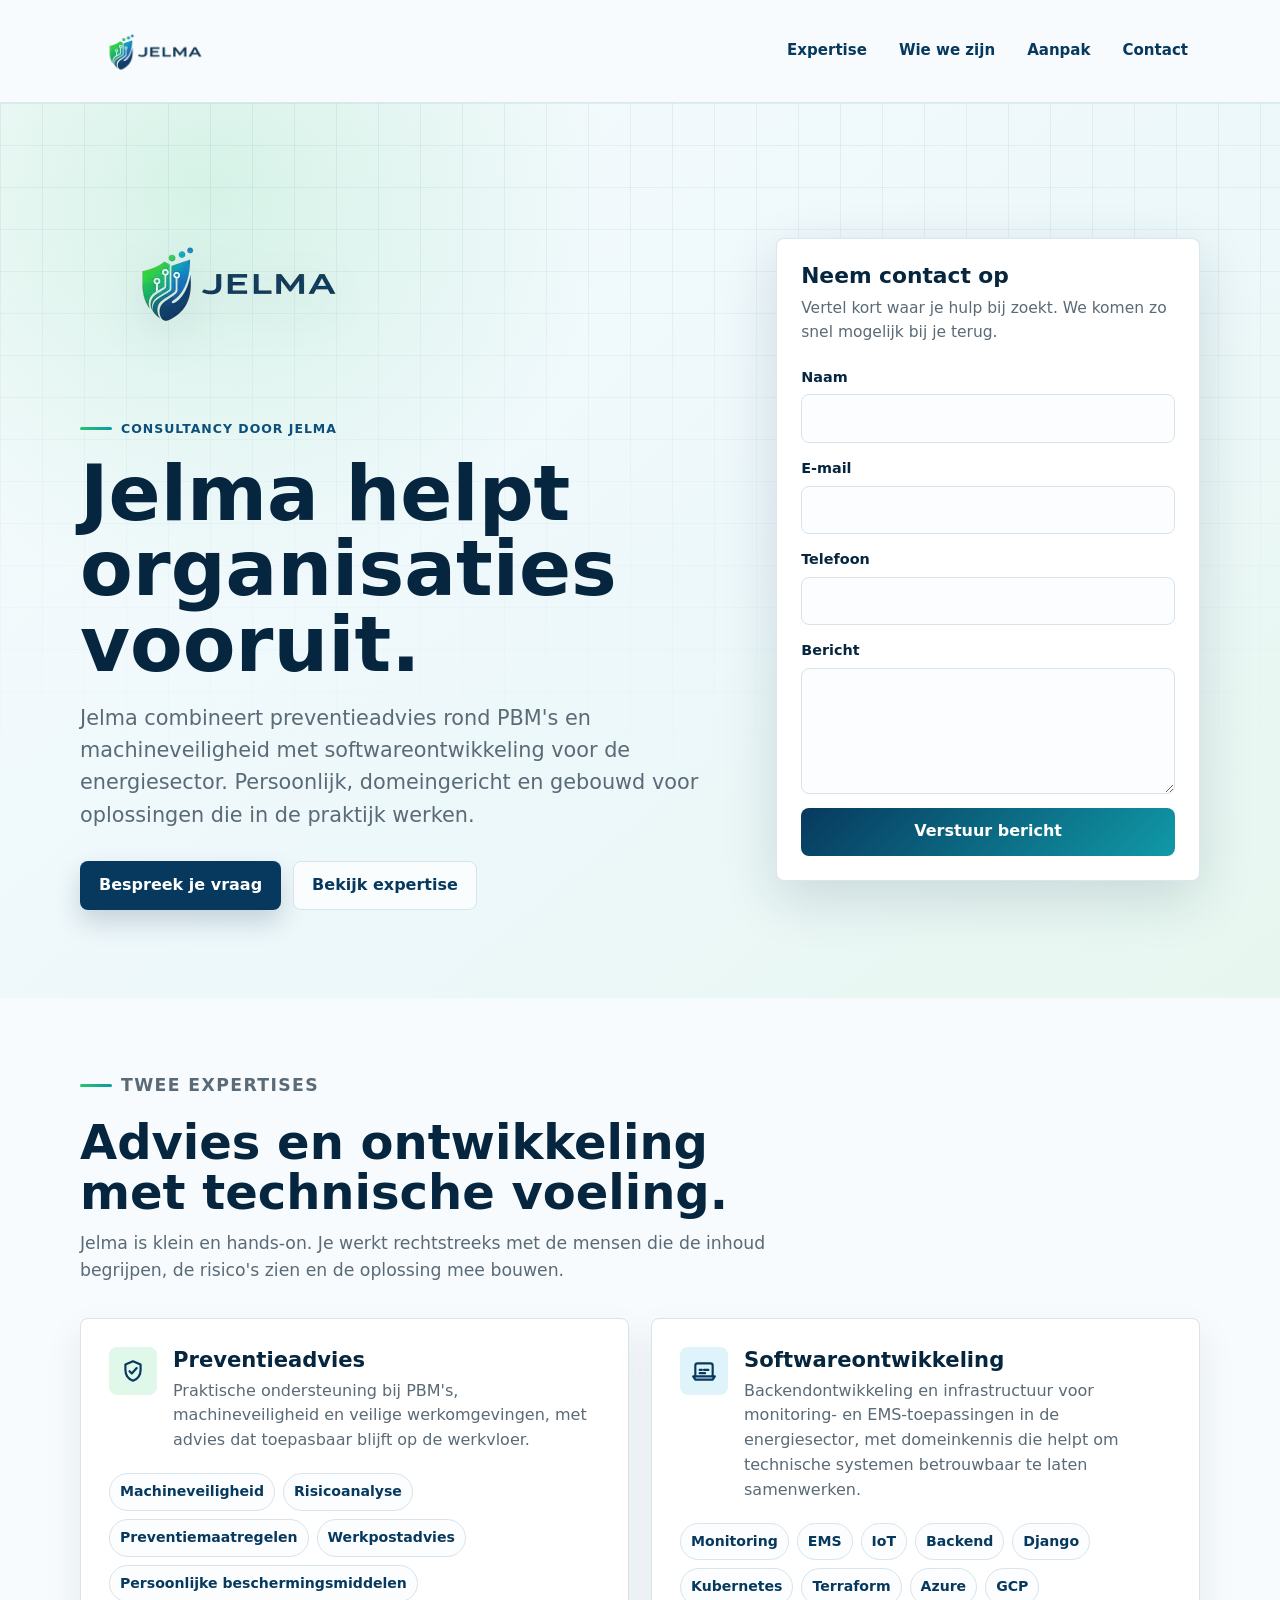
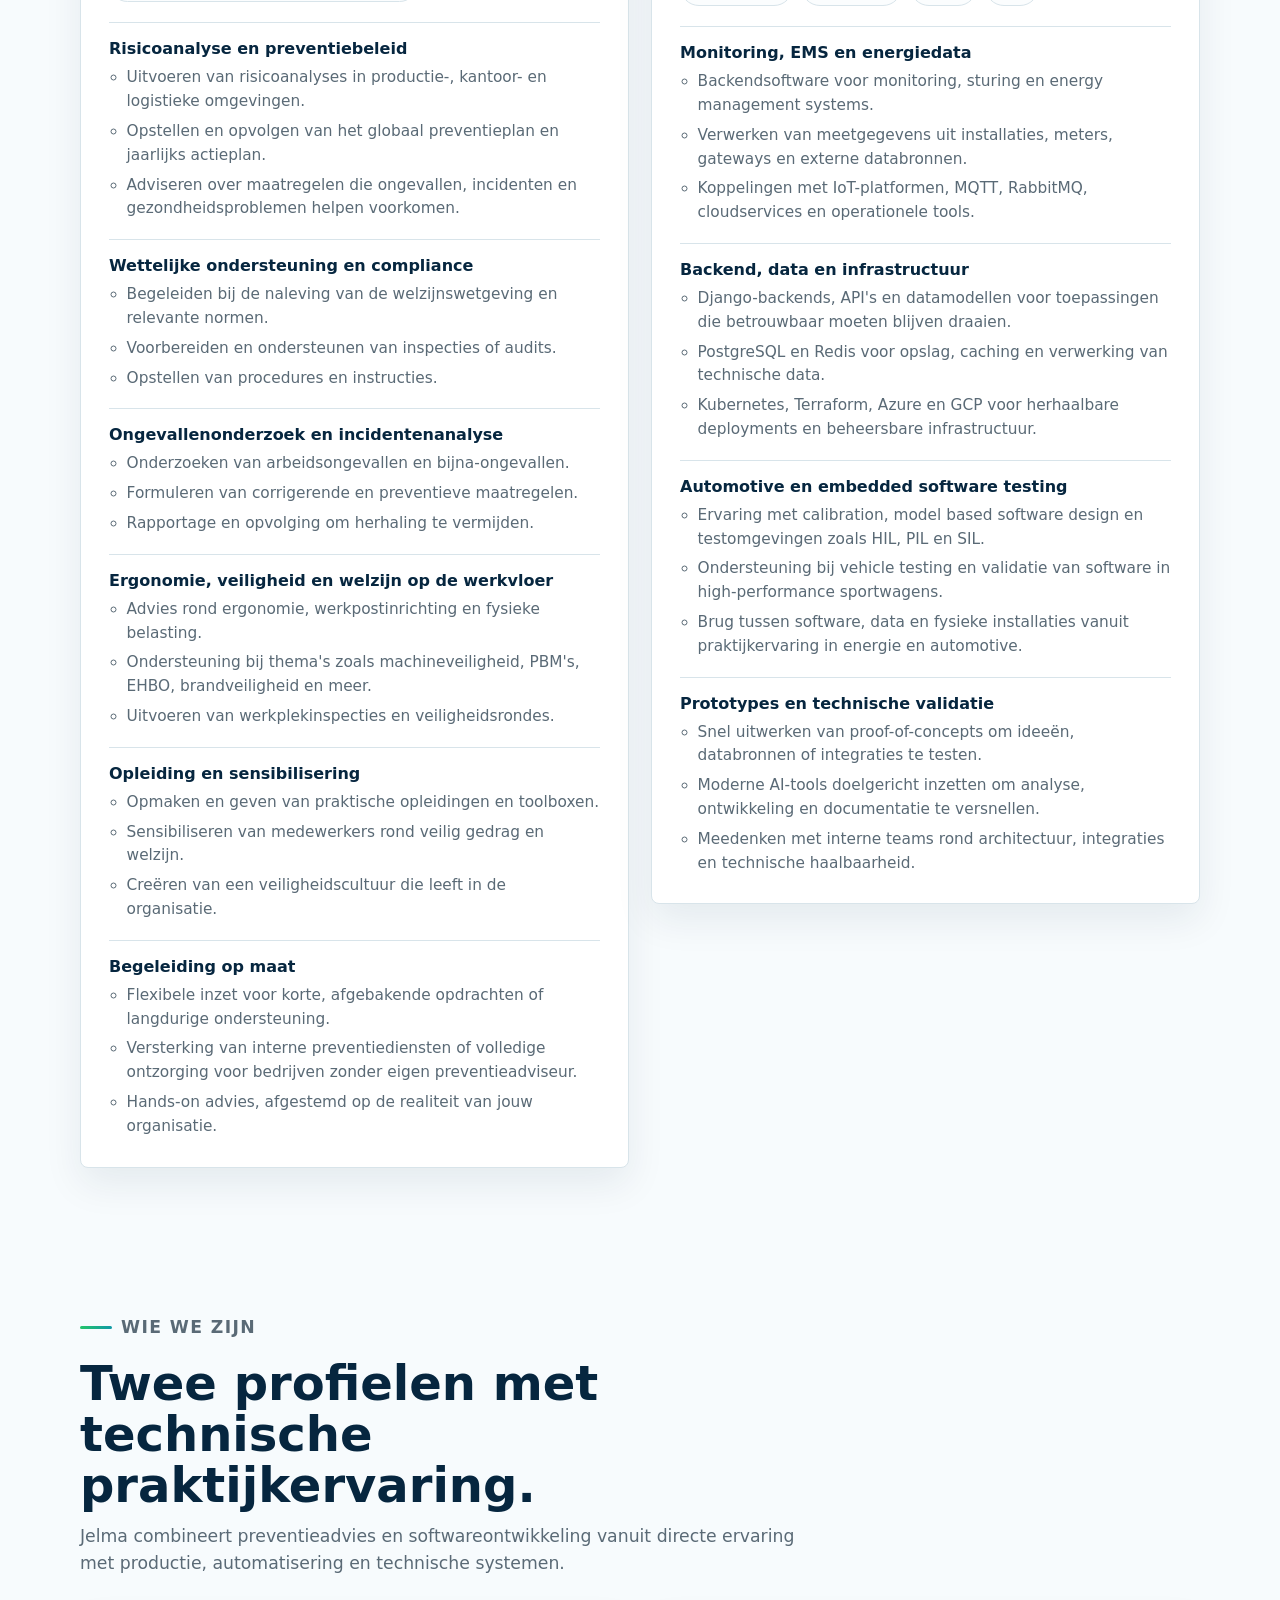
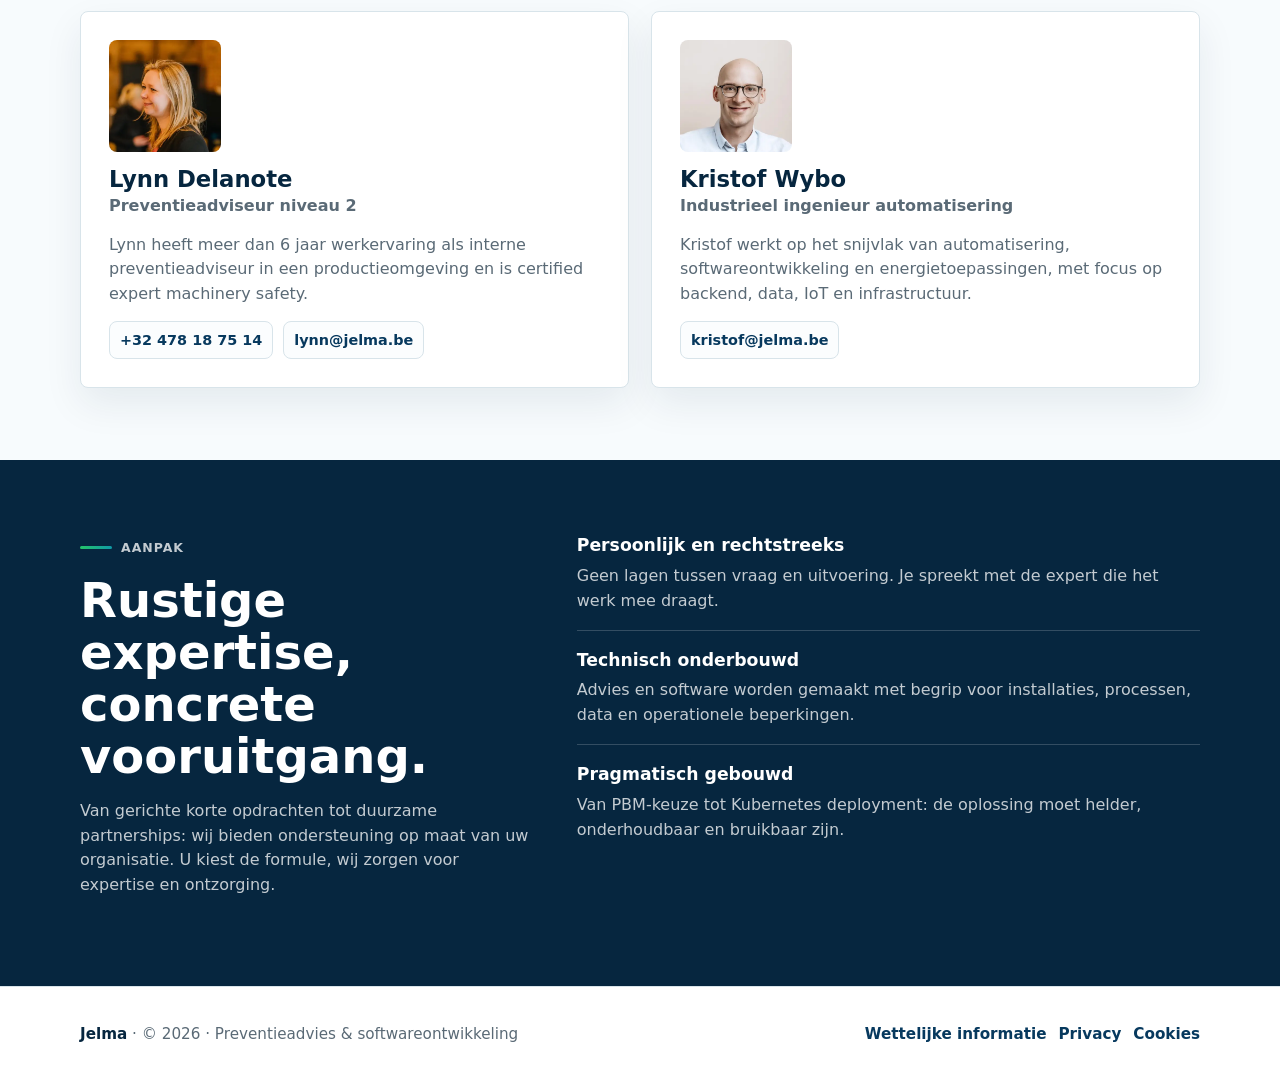
==== index.html @ e099d322 "Refactor navigation styles in index.html for improved responsiveness and layout" ====
<!DOCTYPE html>
<html lang="nl">
<head>
  <meta charset="utf-8">
  <meta name="viewport" content="width=device-width, initial-scale=1">
  <meta name="description" content="Jelma combineert preventieadvies rond PBM's en machineveiligheid met softwareontwikkeling voor de energiesector.">
  <title>Jelma | Preventieadvies & software voor energie</title>
  <style>
    :root {
      color-scheme: light dark;
      --blue-950: #06263f;
      --blue-900: #07395e;
      --blue-800: #0b4f7a;
      --blue-700: #116b9a;
      --teal-600: #1099a7;
      --green-500: #24c46a;
      --green-100: #dff8e9;
      --sky-100: #dff3fb;
      --ink: #102333;
      --muted: #5a6a76;
      --line: #d8e4ea;
      --paper: #f7fbfd;
      --white: #ffffff;
      --danger: #b42318;
      --success: #0f7b45;
      --shadow: 0 18px 55px rgba(6, 38, 63, 0.14);
    }

    @media (prefers-color-scheme: dark) {
      :root {
        --blue-950: #eef8ff;
        --blue-900: #bde9ff;
        --blue-800: #8fd7f4;
        --blue-700: #55bfdc;
        --teal-600: #3fd0dc;
        --green-500: #58df91;
        --green-100: #123f31;
        --sky-100: #12384d;
        --ink: #eef8ff;
        --muted: #abc0cc;
        --line: #254455;
        --paper: #071923;
        --white: #0d2532;
        --danger: #ff9c94;
        --success: #7ee2a8;
        --shadow: 0 18px 55px rgba(0, 0, 0, 0.34);
      }
    }

    * {
      box-sizing: border-box;
    }

    html {
      scroll-behavior: smooth;
    }

    body {
      margin: 0;
      color: var(--ink);
      background: var(--paper);
      font-family: Inter, ui-sans-serif, system-ui, -apple-system, BlinkMacSystemFont, "Segoe UI", sans-serif;
      line-height: 1.55;
    }

    a {
      color: inherit;
    }

    img {
      display: block;
      max-width: 100%;
    }

    button,
    input,
    select,
    textarea {
      font: inherit;
    }

    .site-header {
      position: sticky;
      top: 0;
      z-index: 20;
      border-bottom: 1px solid rgba(216, 228, 234, 0.8);
      background: rgba(247, 251, 253, 0.92);
      backdrop-filter: blur(16px);
    }

    .nav {
      width: min(1120px, calc(100% - 32px));
      min-height: 76px;
      margin: 0 auto;
      display: flex;
      align-items: center;
      justify-content: space-between;
      gap: 24px;
    }

    .brand {
      display: inline-flex;
      align-items: center;
      gap: 12px;
      text-decoration: none;
    }

    .brand img {
      width: 152px;
      height: 102px;
      object-fit: contain;
    }

    .nav-links {
      display: flex;
      align-items: center;
      gap: 8px;
    }

    .nav-links a {
      padding: 10px 12px;
      border-radius: 8px;
      color: var(--blue-900);
      font-size: 0.94rem;
      font-weight: 700;
      text-decoration: none;
    }

    .nav-links a:hover,
    .nav-links a:focus-visible {
      background: var(--sky-100);
      outline: none;
    }

    .page-section {
      width: min(1120px, calc(100% - 32px));
      margin: 0 auto;
    }

    .hero {
      position: relative;
      overflow: hidden;
      padding: 72px 0 54px;
      background:
        radial-gradient(circle at 16% 10%, rgba(36, 196, 106, 0.15), transparent 30%),
        linear-gradient(140deg, #f7fbfd 0%, #edf8fb 54%, #e7f7ef 100%);
    }

    @media (prefers-color-scheme: dark) {
      .hero {
        background:
          radial-gradient(circle at 16% 10%, rgba(88, 223, 145, 0.13), transparent 30%),
          linear-gradient(140deg, #071923 0%, #0a2532 54%, #0d3028 100%);
      }
    }

    .hero::before {
      content: "";
      position: absolute;
      inset: 0;
      background-image:
        linear-gradient(rgba(17, 107, 154, 0.08) 1px, transparent 1px),
        linear-gradient(90deg, rgba(17, 107, 154, 0.08) 1px, transparent 1px);
      background-size: 42px 42px;
      mask-image: linear-gradient(to bottom, black, transparent 80%);
      pointer-events: none;
    }

    .hero-grid {
      position: relative;
      display: grid;
      grid-template-columns: minmax(0, 1.04fr) minmax(340px, 0.68fr);
      gap: 48px;
      align-items: center;
    }

    .eyebrow {
      display: inline-flex;
      align-items: center;
      gap: 9px;
      margin: 0 0 18px;
      color: var(--blue-800);
      font-size: 0.78rem;
      font-weight: 800;
      letter-spacing: 0.08em;
      text-transform: uppercase;
    }

    .eyebrow::before {
      content: "";
      width: 32px;
      height: 3px;
      border-radius: 999px;
      background: linear-gradient(90deg, var(--green-500), var(--teal-600));
    }

    .hero-logo {
      width: min(320px, 72vw);
      height: auto;
      margin: 0 0 24px;
      filter: drop-shadow(0 14px 24px rgba(6, 38, 63, 0.12));
    }

    h1,
    h2,
    h3,
    p {
      margin-top: 0;
    }

    h1 {
      max-width: 760px;
      margin-bottom: 20px;
      color: var(--blue-950);
      font-size: clamp(2.5rem, 6vw, 5.1rem);
      line-height: 0.98;
      letter-spacing: 0;
    }

    .lead {
      max-width: 670px;
      margin-bottom: 30px;
      color: var(--muted);
      font-size: clamp(1.08rem, 2vw, 1.3rem);
    }

    .hero-actions {
      display: flex;
      flex-wrap: wrap;
      gap: 12px;
      margin-bottom: 34px;
    }

    .button {
      display: inline-flex;
      align-items: center;
      justify-content: center;
      min-height: 46px;
      padding: 11px 18px;
      border: 1px solid transparent;
      border-radius: 8px;
      font-weight: 800;
      text-decoration: none;
      transition: transform 160ms ease, box-shadow 160ms ease, background 160ms ease;
    }

    .button:hover {
      transform: translateY(-1px);
    }

    .button-primary {
      background: var(--blue-900);
      color: var(--white);
      box-shadow: 0 12px 26px rgba(6, 38, 63, 0.18);
    }

    .button-secondary {
      border-color: var(--line);
      background: rgba(255, 255, 255, 0.76);
      color: var(--blue-900);
    }

    @media (prefers-color-scheme: dark) {
      .button-secondary {
        background: rgba(13, 37, 50, 0.82);
      }
    }

    .hero-points {
      display: grid;
      grid-template-columns: repeat(3, minmax(0, 1fr));
      gap: 12px;
      max-width: 780px;
    }

    .point {
      min-height: 94px;
      padding: 16px;
      border: 1px solid rgba(216, 228, 234, 0.85);
      border-radius: 8px;
      background: rgba(255, 255, 255, 0.72);
    }

    @media (prefers-color-scheme: dark) {
      .site-header {
        border-bottom-color: rgba(37, 68, 85, 0.86);
        background: rgba(7, 25, 35, 0.9);
      }

      .point {
        border-color: rgba(56, 90, 106, 0.86);
        background: rgba(13, 37, 50, 0.78);
      }
    }

    .point strong {
      display: block;
      margin-bottom: 4px;
      color: var(--blue-950);
    }

    .point span {
      color: var(--muted);
      font-size: 0.94rem;
    }

    .contact-panel {
      border: 1px solid rgba(216, 228, 234, 0.9);
      border-radius: 8px;
      background: var(--white);
      box-shadow: var(--shadow);
    }

    .contact-panel header {
      padding: 24px 24px 0;
    }

    .contact-panel h2 {
      margin-bottom: 7px;
      color: var(--blue-950);
      font-size: 1.36rem;
      line-height: 1.2;
    }

    .contact-panel p {
      margin-bottom: 0;
      color: var(--muted);
      font-size: 0.97rem;
    }

    .contact-form {
      display: grid;
      gap: 14px;
      padding: 22px 24px 24px;
    }

    .form-hint {
      margin: 0;
      color: var(--muted);
      font-size: 0.9rem;
    }

    .field {
      display: grid;
      gap: 6px;
    }

    .field label {
      color: var(--blue-950);
      font-size: 0.9rem;
      font-weight: 800;
    }

    .field input,
    .field select,
    .field textarea {
      width: 100%;
      border: 1px solid var(--line);
      border-radius: 8px;
      background: #fbfdfe;
      color: var(--ink);
      padding: 11px 12px;
      outline: none;
      transition: border-color 160ms ease, box-shadow 160ms ease, background 160ms ease;
    }

    @media (prefers-color-scheme: dark) {
      .field input,
      .field select,
      .field textarea {
        background: #0a202c;
      }
    }

    .field textarea {
      min-height: 126px;
      resize: vertical;
    }

    .field input:focus,
    .field select:focus,
    .field textarea:focus {
      border-color: var(--teal-600);
      background: var(--white);
      box-shadow: 0 0 0 4px rgba(16, 153, 167, 0.14);
    }

    .honeypot {
      display: none;
    }

    .form-message {
      display: none;
      margin: 0;
      padding: 12px 14px;
      border-radius: 8px;
      font-size: 0.94rem;
      font-weight: 700;
    }

    .form-message.is-visible {
      display: block;
    }

    .form-message.success {
      background: #e8f7ef;
      color: var(--success);
    }

    .form-message.error {
      background: #fdebea;
      color: var(--danger);
    }

    @media (prefers-color-scheme: dark) {
      .form-message.success {
        background: #123f31;
      }

      .form-message.error {
        background: #431f1e;
      }
    }

    .form-message a {
      color: inherit;
      font-weight: 900;
    }

    .submit-button {
      width: 100%;
      min-height: 48px;
      border: 0;
      border-radius: 8px;
      background: linear-gradient(135deg, var(--blue-900), var(--teal-600));
      color: var(--white);
      cursor: pointer;
      font-weight: 900;
    }

    .submit-button:disabled {
      cursor: wait;
      opacity: 0.72;
    }

    .section {
      padding: 72px 0;
    }

    .section-header {
      max-width: 740px;
      margin-bottom: 34px;
    }

    .section-header h2 {
      margin-bottom: 12px;
      color: var(--blue-950);
      font-size: clamp(2rem, 4vw, 3rem);
      line-height: 1.06;
      letter-spacing: 0;
    }

    .section-header p {
      color: var(--muted);
      font-size: 1.08rem;
    }

    .expertise-grid {
      display: grid;
      grid-template-columns: repeat(2, minmax(0, 1fr));
      gap: 22px;
      align-items: start;
    }

    .expertise {
      display: grid;
      gap: 20px;
      padding: 28px;
      border: 1px solid var(--line);
      border-radius: 8px;
      background: var(--white);
      box-shadow: 0 16px 38px rgba(6, 38, 63, 0.08);
    }

    .expertise-top {
      display: flex;
      align-items: flex-start;
      gap: 16px;
    }

    .icon-box {
      flex: 0 0 auto;
      display: grid;
      place-items: center;
      width: 48px;
      height: 48px;
      border-radius: 8px;
      background: var(--green-100);
      color: var(--blue-900);
    }

    .expertise:nth-child(2) .icon-box {
      background: var(--sky-100);
    }

    .expertise h3 {
      margin-bottom: 6px;
      color: var(--blue-950);
      font-size: 1.32rem;
      line-height: 1.22;
    }

    .expertise p {
      margin-bottom: 0;
      color: var(--muted);
    }

    .service-list {
      display: grid;
      gap: 18px;
      padding: 0;
      margin: 0;
      list-style: none;
    }

    .service-list li {
      padding-top: 16px;
      border-top: 1px solid var(--line);
    }

    .service-list h4 {
      margin: 0 0 7px;
      color: var(--blue-950);
      font-size: 1rem;
      line-height: 1.25;
    }

    .service-list ul {
      display: grid;
      gap: 6px;
      padding-left: 1.1rem;
      color: var(--muted);
      font-size: 0.96rem;
      margin: 0;
    }

    .service-list ul li {
      padding-top: 0;
      border-top: 0;
    }

    .people-grid {
      display: grid;
      grid-template-columns: repeat(2, minmax(0, 1fr));
      gap: 22px;
    }

    .person {
      display: grid;
      gap: 14px;
      padding: 28px;
      border: 1px solid var(--line);
      border-radius: 8px;
      background: var(--white);
      box-shadow: 0 16px 38px rgba(6, 38, 63, 0.08);
    }

    .person-photo {
      width: 112px;
      aspect-ratio: 1;
      border-radius: 8px;
      object-fit: cover;
      object-position: center;
    }

    .person h3 {
      margin-bottom: 2px;
      color: var(--blue-950);
      font-size: 1.42rem;
      line-height: 1.15;
    }

    .person-role {
      margin-bottom: 0;
      color: var(--blue-800);
      font-weight: 900;
    }

    .person p {
      margin-bottom: 0;
      color: var(--muted);
    }

    .person-contact {
      display: flex;
      flex-wrap: wrap;
      gap: 10px;
      padding: 0;
      margin: 0;
      list-style: none;
    }

    .person-contact a {
      display: inline-flex;
      align-items: center;
      min-height: 38px;
      padding: 7px 10px;
      border: 1px solid var(--line);
      border-radius: 8px;
      background: #fbfdfe;
      color: var(--blue-900);
      font-size: 0.9rem;
      font-weight: 800;
      text-decoration: none;
    }

    .person-contact a:hover,
    .person-contact a:focus-visible {
      border-color: var(--teal-600);
      outline: none;
    }

    .tags {
      display: flex;
      flex-wrap: wrap;
      gap: 8px;
      padding: 0;
      margin: 0;
      list-style: none;
    }

    .tags li {
      padding: 7px 10px;
      border: 1px solid var(--line);
      border-radius: 999px;
      background: #fbfdfe;
      color: var(--blue-900);
      font-size: 0.88rem;
      font-weight: 800;
    }

    @media (prefers-color-scheme: dark) {
      .person-contact a,
      .tags li {
        background: #0a202c;
      }
    }

    .why-band {
      background: var(--blue-950);
      color: var(--white);
    }

    @media (prefers-color-scheme: dark) {
      .why-band {
        background: #051018;
        color: #eef8ff;
      }
    }

    .why-grid {
      display: grid;
      grid-template-columns: 0.72fr 1fr;
      gap: 48px;
      align-items: start;
    }

    .why-grid h2 {
      margin-bottom: 16px;
      font-size: clamp(2rem, 4vw, 3rem);
      line-height: 1.08;
      letter-spacing: 0;
    }

    .why-grid p {
      color: rgba(255, 255, 255, 0.76);
    }

    .principles {
      display: grid;
      gap: 16px;
    }

    .principle {
      padding-bottom: 16px;
      border-bottom: 1px solid rgba(255, 255, 255, 0.18);
    }

    .principle:last-child {
      padding-bottom: 0;
      border-bottom: 0;
    }

    .principle h3 {
      margin-bottom: 5px;
      color: var(--white);
      font-size: 1.08rem;
    }

    .principle p {
      margin-bottom: 0;
    }

    @media (prefers-color-scheme: dark) {
      .principle h3 {
        color: #eef8ff;
      }
    }

    .site-footer {
      border-top: 1px solid var(--line);
      background: var(--white);
    }

    .footer-inner {
      width: min(1120px, calc(100% - 32px));
      min-height: 96px;
      margin: 0 auto;
      display: flex;
      align-items: center;
      justify-content: space-between;
      gap: 20px;
      color: var(--muted);
      font-size: 0.95rem;
    }

    .footer-inner strong {
      color: var(--blue-950);
    }

    .footer-links {
      display: flex;
      flex-wrap: wrap;
      align-items: center;
      justify-content: flex-end;
      gap: 12px;
    }

    .footer-links a {
      color: var(--blue-900);
      font-weight: 700;
      text-decoration: none;
    }

    .footer-links a:hover,
    .footer-links a:focus-visible {
      text-decoration: underline;
      outline: none;
    }

    @media (max-width: 880px) {
      .nav {
        min-height: 52px;
        align-items: center;
        flex-direction: row;
        justify-content: center;
        gap: 0;
        padding: 8px 0;
      }

      .brand {
        display: none;
      }

      .nav-links {
        width: 100%;
        justify-content: space-between;
        gap: 4px;
      }

      .nav-links a {
        flex: 1 1 0;
        padding: 9px 8px;
        text-align: center;
      }

      .hero {
        padding: 50px 0 42px;
      }

      .hero-grid,
      .expertise-grid,
      .people-grid,
      .service-list,
      .why-grid {
        grid-template-columns: 1fr;
      }

      .hero-points {
        grid-template-columns: 1fr;
      }

      .contact-panel {
        max-width: 560px;
      }

      .section {
        padding: 56px 0;
      }
    }

    @media (max-width: 560px) {
      .page-section,
      .nav,
      .footer-inner {
        width: min(100% - 24px, 1120px);
      }

      h1 {
        font-size: clamp(2.35rem, 14vw, 3.25rem);
      }

      .hero-actions,
      .button {
        width: 100%;
      }

      .contact-panel header,
      .contact-form,
      .expertise,
      .person {
        padding-left: 18px;
        padding-right: 18px;
      }

      .expertise-top {
        display: grid;
      }

      .footer-inner {
        align-items: flex-start;
        flex-direction: column;
        justify-content: center;
        padding: 24px 0;
      }

      .footer-links {
        justify-content: flex-start;
      }
    }
  </style>
</head>
<body>
  <header class="site-header">
    <nav class="nav" aria-label="Hoofdnavigatie">
      <a class="brand" href="#top" aria-label="Jelma startpagina">
        <picture>
          <source srcset="logo-320.webp 320w, logo-640.webp 640w" sizes="(max-width: 880px) 128px, 152px" type="image/webp">
          <img src="logo.png" width="152" height="102" alt="Jelma">
        </picture>
      </a>
      <div class="nav-links">
        <a href="#expertise">Expertise</a>
        <a href="#wie-we-zijn">Wie we zijn</a>
        <a href="#aanpak">Aanpak</a>
        <a href="#contact">Contact</a>
      </div>
    </nav>
  </header>

  <main id="top">
    <section class="hero">
      <div class="page-section hero-grid">
        <div>
          <picture>
            <source srcset="logo-320.webp 320w, logo-640.webp 640w" sizes="(max-width: 560px) 72vw, 320px" type="image/webp">
            <img class="hero-logo" src="logo.png" width="320" height="213" alt="Jelma">
          </picture>
          <p class="eyebrow">Consultancy door Jelma</p>
          <h1>Jelma helpt organisaties vooruit.</h1>
          <p class="lead">
            Jelma combineert preventieadvies rond PBM's en machineveiligheid met softwareontwikkeling voor de energiesector.
            Persoonlijk, domeingericht en gebouwd voor oplossingen die in de praktijk werken.
          </p>
          <div class="hero-actions">
            <a class="button button-primary" href="#contact">Bespreek je vraag</a>
            <a class="button button-secondary" href="#expertise">Bekijk expertise</a>
          </div>
        </div>

        <aside class="contact-panel" id="contact" aria-labelledby="contact-title">
          <header>
            <h2 id="contact-title">Neem contact op</h2>
            <p>Vertel kort waar je hulp bij zoekt. We komen zo snel mogelijk bij je terug.</p>
          </header>
          <form class="contact-form" id="contact-form" action="https://api.jelma.be/contact" method="post">
            <div class="field">
              <label for="name">Naam</label>
              <input id="name" name="name" autocomplete="name">
            </div>
            <div class="field">
              <label for="email">E-mail</label>
              <input id="email" name="email" type="email" autocomplete="email">
            </div>
            <div class="field">
              <label for="phone">Telefoon</label>
              <input id="phone" name="phone" type="tel" autocomplete="tel">
            </div>
            <div class="field">
              <label for="message">Bericht</label>
              <textarea id="message" name="message"></textarea>
            </div>
            <div class="honeypot" hidden aria-hidden="true">
              <input id="website" name="website" type="hidden" autocomplete="off" value="">
            </div>
            <p class="form-message" id="form-message" role="status" aria-live="polite"></p>
            <button class="submit-button" type="submit">Verstuur bericht</button>
          </form>
        </aside>
      </div>
    </section>

    <section class="section" id="expertise">
      <div class="page-section">
        <div class="section-header">
          <p class="eyebrow">Twee expertises</p>
          <h2>Advies en ontwikkeling met technische voeling.</h2>
          <p>
            Jelma is klein en hands-on. Je werkt rechtstreeks met de mensen die de inhoud begrijpen,
            de risico's zien en de oplossing mee bouwen.
          </p>
        </div>

        <div class="expertise-grid">
          <article class="expertise">
            <div class="expertise-top">
              <div class="icon-box" aria-hidden="true">
                <svg width="26" height="26" viewBox="0 0 24 24" fill="none">
                  <path d="M12 3l7 3v5c0 4.6-2.8 8.4-7 10-4.2-1.6-7-5.4-7-10V6l7-3z" stroke="currentColor" stroke-width="2" stroke-linejoin="round"/>
                  <path d="M8.8 12.2l2.1 2.1 4.5-5" stroke="currentColor" stroke-width="2" stroke-linecap="round" stroke-linejoin="round"/>
                </svg>
              </div>
              <div>
                <h3>Preventieadvies</h3>
                <p>
                  Praktische ondersteuning bij PBM's, machineveiligheid en veilige werkomgevingen,
                  met advies dat toepasbaar blijft op de werkvloer.
                </p>
              </div>
            </div>
            <ul class="tags" aria-label="Preventieadvies diensten">
              <li>Machineveiligheid</li>
              <li>Risicoanalyse</li>
              <li>Preventiemaatregelen</li>
              <li>Werkpostadvies</li>
              <li>Persoonlijke beschermingsmiddelen</li>
            </ul>

            <ul class="service-list" aria-label="Preventieadvies in de praktijk">
              <li>
                <h4>Risicoanalyse en preventiebeleid</h4>
                <ul>
                  <li>Uitvoeren van risicoanalyses in productie-, kantoor- en logistieke omgevingen.</li>
                  <li>Opstellen en opvolgen van het globaal preventieplan en jaarlijks actieplan.</li>
                  <li>Adviseren over maatregelen die ongevallen, incidenten en gezondheidsproblemen helpen voorkomen.</li>
                </ul>
              </li>
              <li>
                <h4>Wettelijke ondersteuning en compliance</h4>
                <ul>
                  <li>Begeleiden bij de naleving van de welzijnswetgeving en relevante normen.</li>
                  <li>Voorbereiden en ondersteunen van inspecties of audits.</li>
                  <li>Opstellen van procedures en instructies.</li>
                </ul>
              </li>
              <li>
                <h4>Ongevallenonderzoek en incidentenanalyse</h4>
                <ul>
                  <li>Onderzoeken van arbeidsongevallen en bijna-ongevallen.</li>
                  <li>Formuleren van corrigerende en preventieve maatregelen.</li>
                  <li>Rapportage en opvolging om herhaling te vermijden.</li>
                </ul>
              </li>
              <li>
                <h4>Ergonomie, veiligheid en welzijn op de werkvloer</h4>
                <ul>
                  <li>Advies rond ergonomie, werkpostinrichting en fysieke belasting.</li>
                  <li>Ondersteuning bij thema's zoals machineveiligheid, PBM's, EHBO, brandveiligheid en meer.</li>
                  <li>Uitvoeren van werkplekinspecties en veiligheidsrondes.</li>
                </ul>
              </li>
              <li>
                <h4>Opleiding en sensibilisering</h4>
                <ul>
                  <li>Opmaken en geven van praktische opleidingen en toolboxen.</li>
                  <li>Sensibiliseren van medewerkers rond veilig gedrag en welzijn.</li>
                  <li>Creëren van een veiligheidscultuur die leeft in de organisatie.</li>
                </ul>
              </li>
              <li>
                <h4>Begeleiding op maat</h4>
                <ul>
                  <li>Flexibele inzet voor korte, afgebakende opdrachten of langdurige ondersteuning.</li>
                  <li>Versterking van interne preventiediensten of volledige ontzorging voor bedrijven zonder eigen preventieadviseur.</li>
                  <li>Hands-on advies, afgestemd op de realiteit van jouw organisatie.</li>
                </ul>
              </li>
            </ul>
          </article>

          <article class="expertise">
            <div class="expertise-top">
              <div class="icon-box" aria-hidden="true">
                <svg width="26" height="26" viewBox="0 0 24 24" fill="none">
                  <path d="M4 17V7a2 2 0 0 1 2-2h12a2 2 0 0 1 2 2v10" stroke="currentColor" stroke-width="2" stroke-linecap="round"/>
                  <path d="M2 17h20l-2 3H4l-2-3z" stroke="currentColor" stroke-width="2" stroke-linejoin="round"/>
                  <path d="M8 11h2m2 0h4M8 14h5" stroke="currentColor" stroke-width="2" stroke-linecap="round"/>
                </svg>
              </div>
              <div>
                <h3>Softwareontwikkeling</h3>
                <p>
                  Backendontwikkeling en infrastructuur voor monitoring- en EMS-toepassingen in de energiesector,
                  met domeinkennis die helpt om technische systemen betrouwbaar te laten samenwerken.
                </p>
              </div>
            </div>
            <ul class="tags" aria-label="Software diensten">
              <li>Monitoring</li>
              <li>EMS</li>
              <li>IoT</li>
              <li>Backend</li>
              <li>Django</li>
              <li>Kubernetes</li>
              <li>Terraform</li>
              <li>Azure</li>
              <li>GCP</li>
            </ul>

            <ul class="service-list" aria-label="Softwareontwikkeling in de praktijk">
              <li>
                <h4>Monitoring, EMS en energiedata</h4>
                <ul>
                  <li>Backendsoftware voor monitoring, sturing en energy management systems.</li>
                  <li>Verwerken van meetgegevens uit installaties, meters, gateways en externe databronnen.</li>
                  <li>Koppelingen met IoT-platformen, MQTT, RabbitMQ, cloudservices en operationele tools.</li>
                </ul>
              </li>
              <li>
                <h4>Backend, data en infrastructuur</h4>
                <ul>
                  <li>Django-backends, API's en datamodellen voor toepassingen die betrouwbaar moeten blijven draaien.</li>
                  <li>PostgreSQL en Redis voor opslag, caching en verwerking van technische data.</li>
                  <li>Kubernetes, Terraform, Azure en GCP voor herhaalbare deployments en beheersbare infrastructuur.</li>
                </ul>
              </li>
              <li>
                <h4>Automotive en embedded software testing</h4>
                <ul>
                  <li>Ervaring met calibration, model based software design en testomgevingen zoals HIL, PIL en SIL.</li>
                  <li>Ondersteuning bij vehicle testing en validatie van software in high-performance sportwagens.</li>
                  <li>Brug tussen software, data en fysieke installaties vanuit praktijkervaring in energie en automotive.</li>
                </ul>
              </li>
              <li>
                <h4>Prototypes en technische validatie</h4>
                <ul>
                  <li>Snel uitwerken van proof-of-concepts om ideeën, databronnen of integraties te testen.</li>
                  <li>Moderne AI-tools doelgericht inzetten om analyse, ontwikkeling en documentatie te versnellen.</li>
                  <li>Meedenken met interne teams rond architectuur, integraties en technische haalbaarheid.</li>
                </ul>
              </li>
            </ul>
          </article>
        </div>
      </div>
    </section>

    <section class="section" id="wie-we-zijn">
      <div class="page-section">
        <div class="section-header">
          <p class="eyebrow">Wie we zijn</p>
          <h2>Twee profielen met technische praktijkervaring.</h2>
          <p>
            Jelma combineert preventieadvies en softwareontwikkeling vanuit directe ervaring met productie,
            automatisering en technische systemen.
          </p>
        </div>

        <div class="people-grid">
          <article class="person">
            <img class="person-photo" src="lynn-delanote.webp" width="112" height="112" alt="Lynn Delanote">
            <div>
              <h3>Lynn Delanote</h3>
              <p class="person-role">Preventieadviseur niveau 2</p>
            </div>
            <p>
              Lynn heeft meer dan 6 jaar werkervaring als interne preventieadviseur in een productieomgeving
              en is certified expert machinery safety.
            </p>
            <ul class="person-contact" aria-label="Contactgegevens Lynn Delanote">
              <li><a href="tel:+32478187514">+32 478 18 75 14</a></li>
              <li><a href="mailto:lynn@jelma.be">lynn@jelma.be</a></li>
            </ul>
          </article>

          <article class="person">
            <img class="person-photo" src="kristof-wybo.webp" width="112" height="112" alt="Kristof Wybo">
            <div>
              <h3>Kristof Wybo</h3>
              <p class="person-role">Industrieel ingenieur automatisering</p>
            </div>
            <p>
              Kristof werkt op het snijvlak van automatisering, softwareontwikkeling en energietoepassingen,
              met focus op backend, data, IoT en infrastructuur.
            </p>
            <ul class="person-contact" aria-label="Contactgegevens Kristof Wybo">
              <li><a href="mailto:kristof@jelma.be">kristof@jelma.be</a></li>
            </ul>
          </article>
        </div>
      </div>
    </section>

    <section class="section why-band" id="aanpak">
      <div class="page-section why-grid">
        <div>
          <p class="eyebrow">Aanpak</p>
          <h2>Rustige expertise, concrete vooruitgang.</h2>
          <p>
            Van gerichte korte opdrachten tot duurzame partnerships: wij bieden ondersteuning op maat van uw organisatie.
            U kiest de formule, wij zorgen voor expertise en ontzorging.
          </p>
        </div>
        <div class="principles">
          <article class="principle">
            <h3>Persoonlijk en rechtstreeks</h3>
            <p>Geen lagen tussen vraag en uitvoering. Je spreekt met de expert die het werk mee draagt.</p>
          </article>
          <article class="principle">
            <h3>Technisch onderbouwd</h3>
            <p>Advies en software worden gemaakt met begrip voor installaties, processen, data en operationele beperkingen.</p>
          </article>
          <article class="principle">
            <h3>Pragmatisch gebouwd</h3>
            <p>Van PBM-keuze tot Kubernetes deployment: de oplossing moet helder, onderhoudbaar en bruikbaar zijn.</p>
          </article>
        </div>
      </div>
    </section>
  </main>

  <footer class="site-footer">
    <div class="footer-inner">
      <div><strong>Jelma</strong> · © 2026 · Preventieadvies & softwareontwikkeling</div>
      <div class="footer-links" aria-label="Juridische links">
        <a href="wettelijke-informatie.html">Wettelijke informatie</a>
        <a href="privacy.html">Privacy</a>
        <a href="cookies.html">Cookies</a>
      </div>
    </div>
  </footer>

  <script>
    const CONTACT_ENDPOINT = "https://api.jelma.be/contact";

    const form = document.querySelector("#contact-form");
    const message = document.querySelector("#form-message");
    const submitButton = form.querySelector("button[type='submit']");

    form.noValidate = true;

    function showMessage(type, text) {
      message.className = `form-message ${type} is-visible`;
      message.textContent = text;
    }

    function getPayload() {
      const formData = new FormData(form);
      return {
        name: String(formData.get("name") || "").trim(),
        email: String(formData.get("email") || "").trim(),
        phone: String(formData.get("phone") || "").trim(),
        message: String(formData.get("message") || "").trim(),
        source: "jelma.be",
        website: String(formData.get("website") || "").trim()
      };
    }

    function isValidEmail(email) {
      return /^[^\s@]+@[^\s@]+\.[^\s@]+$/.test(email);
    }

    function buildMailtoFallback(payload) {
      const lines = [];
      if (payload.name)    lines.push("Naam: " + payload.name);
      if (payload.email)   lines.push("E-mail: " + payload.email);
      if (payload.phone)   lines.push("Telefoon: " + payload.phone);
      if (payload.message) lines.push("\nBericht:\n" + payload.message);
      const subject = encodeURIComponent("Contactformulier jelma.be");
      const body = encodeURIComponent(lines.join("\n"));
      return "mailto:contactform@jelma.be?subject=" + subject + "&body=" + body;
    }

    function showFallbackMessage(payload) {
      message.className = "form-message error is-visible";
      message.textContent = "Door een technisch probleem kon het bericht niet verstuurd worden. ";
      const link = document.createElement("a");
      link.href = buildMailtoFallback(payload);
      link.textContent = "Stuur ons een e-mail.";
      message.appendChild(link);
    }

    form.addEventListener("submit", async (event) => {
      event.preventDefault();

      const payload = getPayload();
      if (!payload.email && !payload.phone) {
        showMessage("error", "Vul een e-mailadres of telefoonnummer in.");
        return;
      }

      if (payload.email && !isValidEmail(payload.email)) {
        showMessage("error", "Vul een geldig e-mailadres in.");
        return;
      }

      submitButton.disabled = true;
      submitButton.textContent = "Bezig met versturen...";
      message.className = "form-message";
      message.textContent = "";

      try {
        const response = await fetch(CONTACT_ENDPOINT, {
          method: "POST",
          headers: {
            "Content-Type": "application/json"
          },
          body: JSON.stringify(payload)
        });

        let responseBody = null;
        try {
          responseBody = await response.json();
        } catch {
          responseBody = null;
        }

        if ((response.status === 200 || response.status === 201) && (!responseBody || responseBody.ok !== false)) {
          form.reset();
          showMessage("success", "Bedankt voor je bericht. We nemen zo snel mogelijk contact op.");
        } else if (response.status === 400) {
          showMessage("error", "Controleer je gegevens en probeer opnieuw.");
        } else {
          showFallbackMessage(payload);
        }
      } catch {
        showFallbackMessage(payload);
      } finally {
        submitButton.disabled = false;
        submitButton.textContent = "Verstuur bericht";
      }
    });
  </script>
</body>
</html>
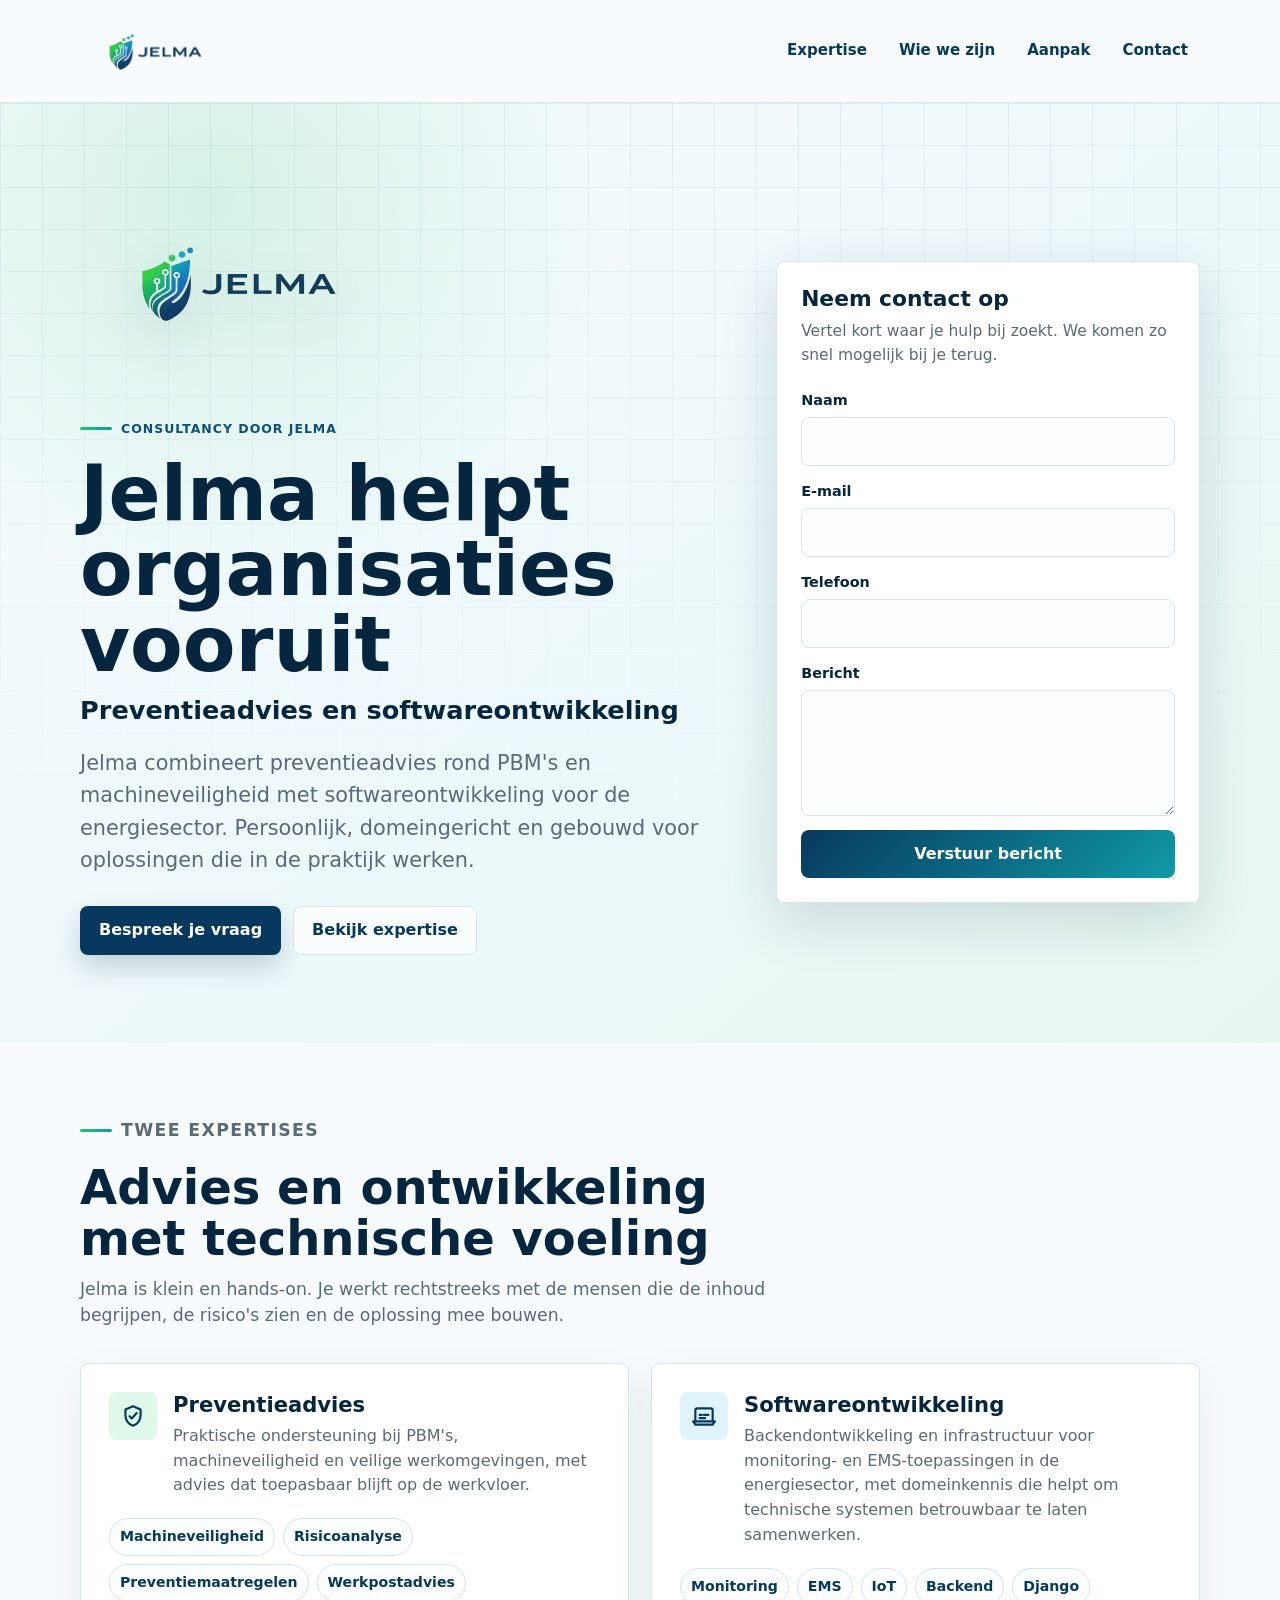
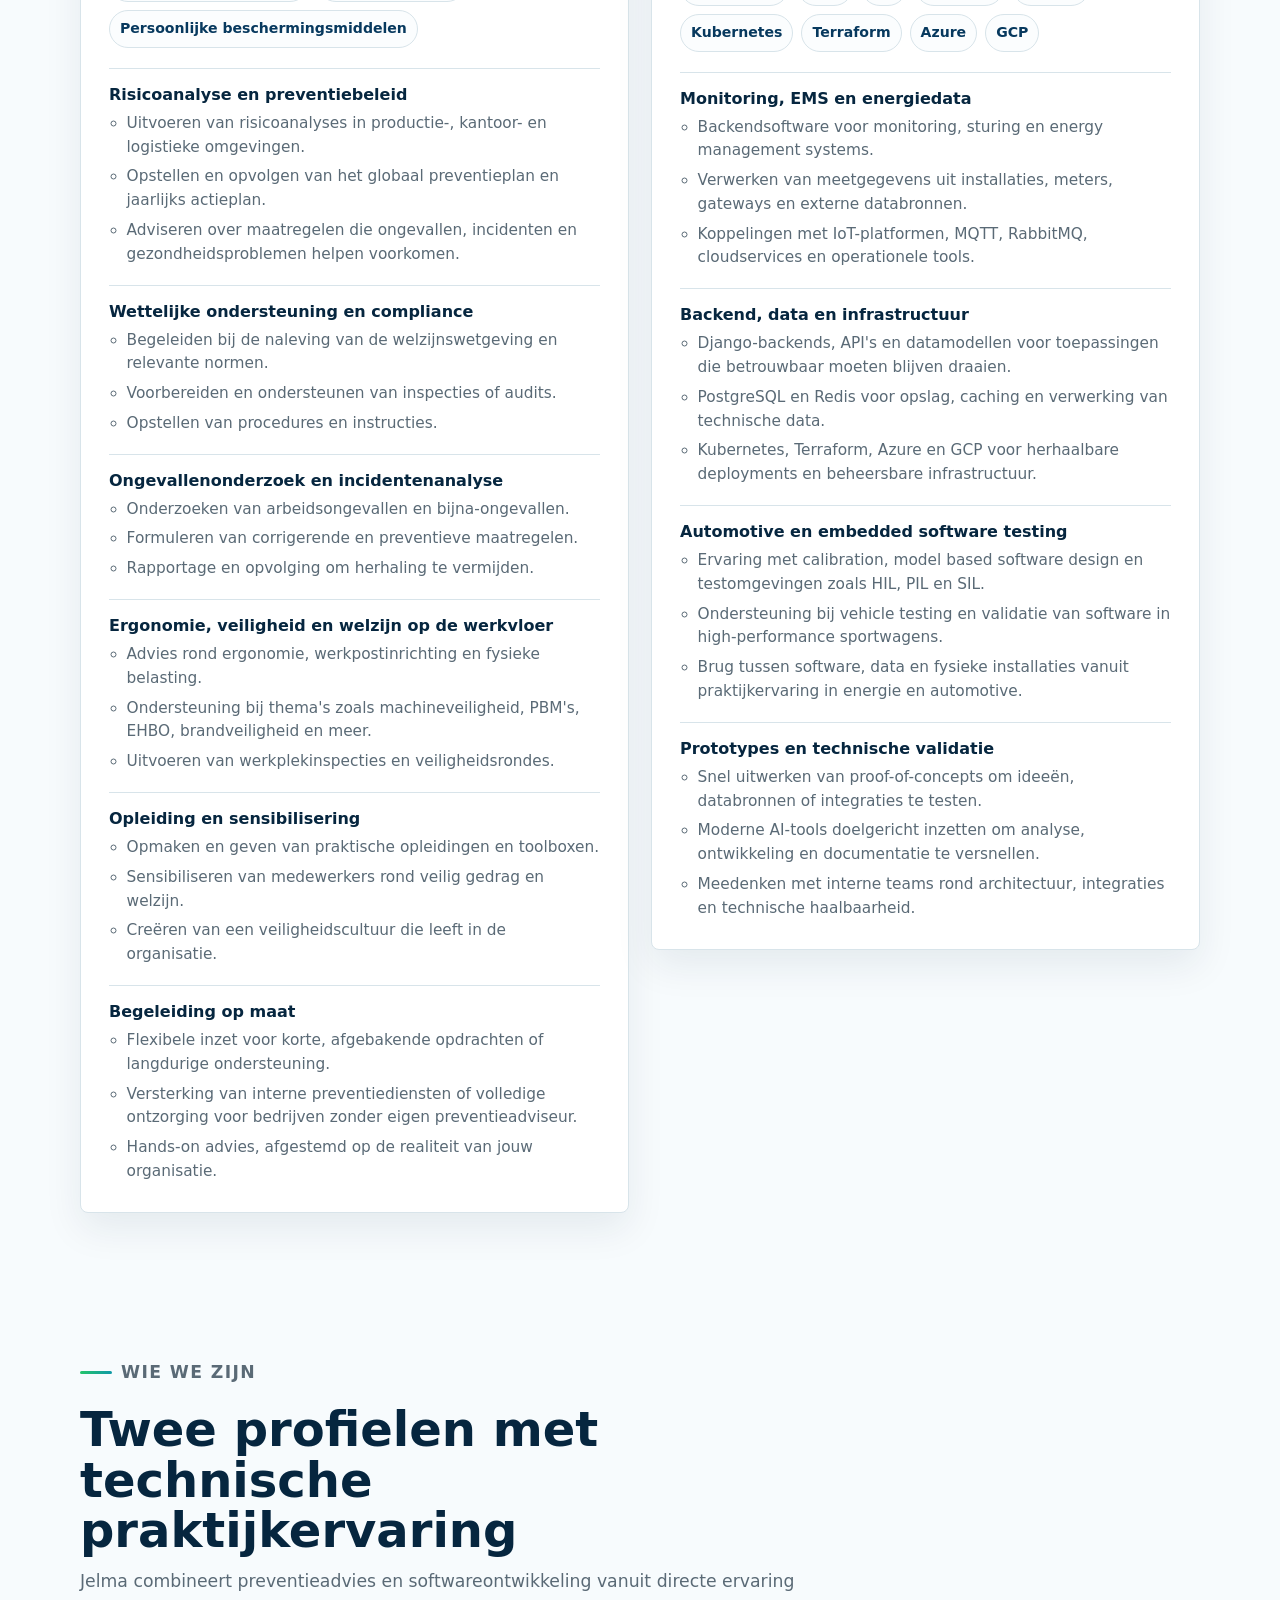
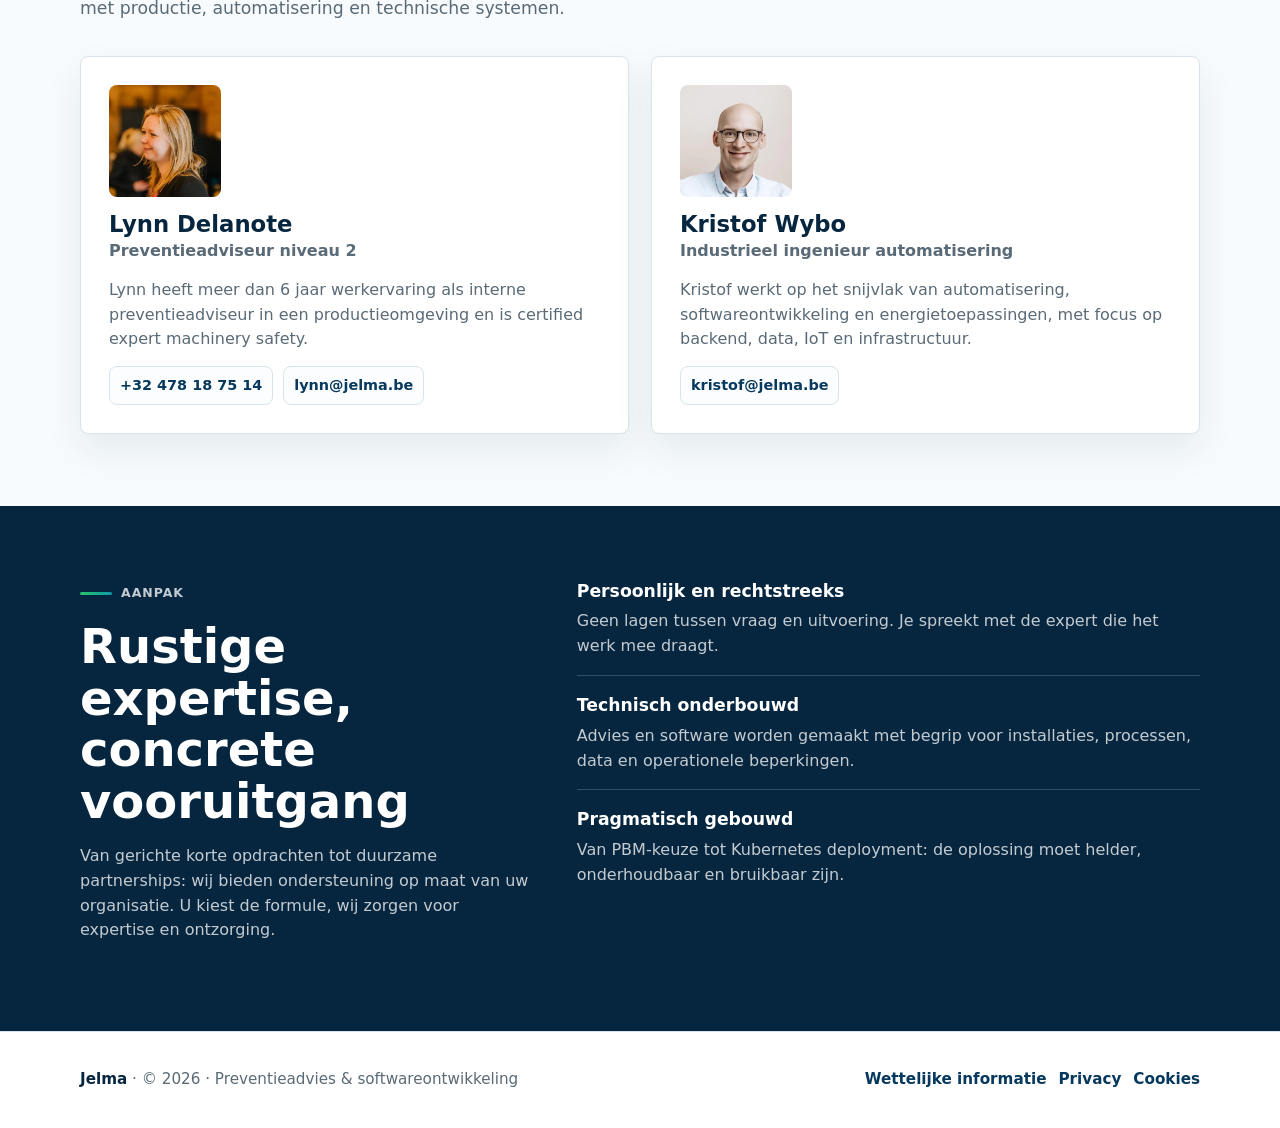
==== commit bf23fbc0: "Add canonical and alternate links to HTML files; enhance Open Graph metadata and structured data for" ====
--- a/index.html
+++ b/index.html
@@ -1,1256 +1,432 @@
 <!DOCTYPE html>
 <html lang="nl">
 <head>
-  <meta charset="utf-8">
-  <meta name="viewport" content="width=device-width, initial-scale=1">
-  <meta name="description" content="Jelma combineert preventieadvies rond PBM's en machineveiligheid met softwareontwikkeling voor de energiesector.">
-  <title>Jelma | Preventieadvies & software voor energie</title>
-  <style>
-    :root {
-      color-scheme: light dark;
-      --blue-950: #06263f;
-      --blue-900: #07395e;
-      --blue-800: #0b4f7a;
-      --blue-700: #116b9a;
-      --teal-600: #1099a7;
-      --green-500: #24c46a;
-      --green-100: #dff8e9;
-      --sky-100: #dff3fb;
-      --ink: #102333;
-      --muted: #5a6a76;
-      --line: #d8e4ea;
-      --paper: #f7fbfd;
-      --white: #ffffff;
-      --danger: #b42318;
-      --success: #0f7b45;
-      --shadow: 0 18px 55px rgba(6, 38, 63, 0.14);
+    <meta charset="utf-8">
+    <meta name="viewport" content="width=device-width, initial-scale=1">
+    <meta name="description"
+          content="Jelma combineert preventieadvies rond PBM's en machineveiligheid met softwareontwikkeling voor de energiesector.">
+    <link rel="canonical" href="https://jelma.be/" />
+    <link rel="alternate" hreflang="nl-BE" href="https://jelma.be/" />
+    <meta property="og:type" content="website" />
+    <meta property="og:url" content="https://jelma.be/" />
+    <meta property="og:title" content="Jelma | Preventieadvies &amp; softwareontwikkeling voor energie" />
+    <meta property="og:description" content="Jelma combineert preventieadvies rond PBM's en machineveiligheid met softwareontwikkeling voor de energiesector. Persoonlijk, domeingericht en gebouwd voor oplossingen die in de praktijk werken." />
+    <meta property="og:image" content="https://jelma.be/logo-640.webp" />
+    <meta property="og:locale" content="nl_BE" />
+    <meta property="og:site_name" content="Jelma" />
+    <title>Jelma | Preventieadvies &amp; software voor energie</title>
+    <link rel="icon" type="image/png" href="/favicon/favicon-96x96.png" sizes="96x96"/>
+    <link rel="icon" type="image/svg+xml" href="/favicon/favicon.svg"/>
+    <link rel="shortcut icon" href="/favicon/favicon.ico"/>
+    <link rel="apple-touch-icon" sizes="180x180" href="/favicon/apple-touch-icon.png"/>
+    <link rel="manifest" href="/favicon/site.webmanifest"/>
+    <link rel="stylesheet" href="styles.css">
+    <script type="application/ld+json">
+    {
+      "@context": "https://schema.org",
+      "@type": "Organization",
+      "name": "Jelma",
+      "url": "https://jelma.be",
+      "logo": "https://jelma.be/logo-640.webp",
+      "description": "Jelma combineert preventieadvies rond PBM's en machineveiligheid met softwareontwikkeling voor de energiesector.",
+      "member": [
+        {
+          "@type": "Person",
+          "name": "Lynn Delanote",
+          "jobTitle": "Preventieadviseur niveau 2",
+          "telephone": "+32478187514",
+          "email": "lynn@jelma.be"
+        },
+        {
+          "@type": "Person",
+          "name": "Kristof Wybo",
+          "jobTitle": "Industrieel ingenieur automatisering",
+          "email": "kristof@jelma.be"
+        }
+      ]
     }
-
-    @media (prefers-color-scheme: dark) {
-      :root {
-        --blue-950: #eef8ff;
-        --blue-900: #bde9ff;
-        --blue-800: #8fd7f4;
-        --blue-700: #55bfdc;
-        --teal-600: #3fd0dc;
-        --green-500: #58df91;
-        --green-100: #123f31;
-        --sky-100: #12384d;
-        --ink: #eef8ff;
-        --muted: #abc0cc;
-        --line: #254455;
-        --paper: #071923;
-        --white: #0d2532;
-        --danger: #ff9c94;
-        --success: #7ee2a8;
-        --shadow: 0 18px 55px rgba(0, 0, 0, 0.34);
-      }
-    }
-
-    * {
-      box-sizing: border-box;
-    }
-
-    html {
-      scroll-behavior: smooth;
-    }
-
-    body {
-      margin: 0;
-      color: var(--ink);
-      background: var(--paper);
-      font-family: Inter, ui-sans-serif, system-ui, -apple-system, BlinkMacSystemFont, "Segoe UI", sans-serif;
-      line-height: 1.55;
-    }
-
-    a {
-      color: inherit;
-    }
-
-    img {
-      display: block;
-      max-width: 100%;
-    }
-
-    button,
-    input,
-    select,
-    textarea {
-      font: inherit;
-    }
-
-    .site-header {
-      position: sticky;
-      top: 0;
-      z-index: 20;
-      border-bottom: 1px solid rgba(216, 228, 234, 0.8);
-      background: rgba(247, 251, 253, 0.92);
-      backdrop-filter: blur(16px);
-    }
-
-    .nav {
-      width: min(1120px, calc(100% - 32px));
-      min-height: 76px;
-      margin: 0 auto;
-      display: flex;
-      align-items: center;
-      justify-content: space-between;
-      gap: 24px;
-    }
-
-    .brand {
-      display: inline-flex;
-      align-items: center;
-      gap: 12px;
-      text-decoration: none;
-    }
-
-    .brand img {
-      width: 152px;
-      height: 102px;
-      object-fit: contain;
-    }
-
-    .nav-links {
-      display: flex;
-      align-items: center;
-      gap: 8px;
-    }
-
-    .nav-links a {
-      padding: 10px 12px;
-      border-radius: 8px;
-      color: var(--blue-900);
-      font-size: 0.94rem;
-      font-weight: 700;
-      text-decoration: none;
-    }
-
-    .nav-links a:hover,
-    .nav-links a:focus-visible {
-      background: var(--sky-100);
-      outline: none;
-    }
-
-    .page-section {
-      width: min(1120px, calc(100% - 32px));
-      margin: 0 auto;
-    }
-
-    .hero {
-      position: relative;
-      overflow: hidden;
-      padding: 72px 0 54px;
-      background:
-        radial-gradient(circle at 16% 10%, rgba(36, 196, 106, 0.15), transparent 30%),
-        linear-gradient(140deg, #f7fbfd 0%, #edf8fb 54%, #e7f7ef 100%);
-    }
-
-    @media (prefers-color-scheme: dark) {
-      .hero {
-        background:
-          radial-gradient(circle at 16% 10%, rgba(88, 223, 145, 0.13), transparent 30%),
-          linear-gradient(140deg, #071923 0%, #0a2532 54%, #0d3028 100%);
-      }
-    }
-
-    .hero::before {
-      content: "";
-      position: absolute;
-      inset: 0;
-      background-image:
-        linear-gradient(rgba(17, 107, 154, 0.08) 1px, transparent 1px),
-        linear-gradient(90deg, rgba(17, 107, 154, 0.08) 1px, transparent 1px);
-      background-size: 42px 42px;
-      mask-image: linear-gradient(to bottom, black, transparent 80%);
-      pointer-events: none;
-    }
-
-    .hero-grid {
-      position: relative;
-      display: grid;
-      grid-template-columns: minmax(0, 1.04fr) minmax(340px, 0.68fr);
-      gap: 48px;
-      align-items: center;
-    }
-
-    .eyebrow {
-      display: inline-flex;
-      align-items: center;
-      gap: 9px;
-      margin: 0 0 18px;
-      color: var(--blue-800);
-      font-size: 0.78rem;
-      font-weight: 800;
-      letter-spacing: 0.08em;
-      text-transform: uppercase;
-    }
-
-    .eyebrow::before {
-      content: "";
-      width: 32px;
-      height: 3px;
-      border-radius: 999px;
-      background: linear-gradient(90deg, var(--green-500), var(--teal-600));
-    }
-
-    .hero-logo {
-      width: min(320px, 72vw);
-      height: auto;
-      margin: 0 0 24px;
-      filter: drop-shadow(0 14px 24px rgba(6, 38, 63, 0.12));
-    }
-
-    h1,
-    h2,
-    h3,
-    p {
-      margin-top: 0;
-    }
-
-    h1 {
-      max-width: 760px;
-      margin-bottom: 20px;
-      color: var(--blue-950);
-      font-size: clamp(2.5rem, 6vw, 5.1rem);
-      line-height: 0.98;
-      letter-spacing: 0;
-    }
-
-    .lead {
-      max-width: 670px;
-      margin-bottom: 30px;
-      color: var(--muted);
-      font-size: clamp(1.08rem, 2vw, 1.3rem);
-    }
-
-    .hero-actions {
-      display: flex;
-      flex-wrap: wrap;
-      gap: 12px;
-      margin-bottom: 34px;
-    }
-
-    .button {
-      display: inline-flex;
-      align-items: center;
-      justify-content: center;
-      min-height: 46px;
-      padding: 11px 18px;
-      border: 1px solid transparent;
-      border-radius: 8px;
-      font-weight: 800;
-      text-decoration: none;
-      transition: transform 160ms ease, box-shadow 160ms ease, background 160ms ease;
-    }
-
-    .button:hover {
-      transform: translateY(-1px);
-    }
-
-    .button-primary {
-      background: var(--blue-900);
-      color: var(--white);
-      box-shadow: 0 12px 26px rgba(6, 38, 63, 0.18);
-    }
-
-    .button-secondary {
-      border-color: var(--line);
-      background: rgba(255, 255, 255, 0.76);
-      color: var(--blue-900);
-    }
-
-    @media (prefers-color-scheme: dark) {
-      .button-secondary {
-        background: rgba(13, 37, 50, 0.82);
-      }
-    }
-
-    .hero-points {
-      display: grid;
-      grid-template-columns: repeat(3, minmax(0, 1fr));
-      gap: 12px;
-      max-width: 780px;
-    }
-
-    .point {
-      min-height: 94px;
-      padding: 16px;
-      border: 1px solid rgba(216, 228, 234, 0.85);
-      border-radius: 8px;
-      background: rgba(255, 255, 255, 0.72);
-    }
-
-    @media (prefers-color-scheme: dark) {
-      .site-header {
-        border-bottom-color: rgba(37, 68, 85, 0.86);
-        background: rgba(7, 25, 35, 0.9);
-      }
-
-      .point {
-        border-color: rgba(56, 90, 106, 0.86);
-        background: rgba(13, 37, 50, 0.78);
-      }
-    }
-
-    .point strong {
-      display: block;
-      margin-bottom: 4px;
-      color: var(--blue-950);
-    }
-
-    .point span {
-      color: var(--muted);
-      font-size: 0.94rem;
-    }
-
-    .contact-panel {
-      border: 1px solid rgba(216, 228, 234, 0.9);
-      border-radius: 8px;
-      background: var(--white);
-      box-shadow: var(--shadow);
-    }
-
-    .contact-panel header {
-      padding: 24px 24px 0;
-    }
-
-    .contact-panel h2 {
-      margin-bottom: 7px;
-      color: var(--blue-950);
-      font-size: 1.36rem;
-      line-height: 1.2;
-    }
-
-    .contact-panel p {
-      margin-bottom: 0;
-      color: var(--muted);
-      font-size: 0.97rem;
-    }
-
-    .contact-form {
-      display: grid;
-      gap: 14px;
-      padding: 22px 24px 24px;
-    }
-
-    .form-hint {
-      margin: 0;
-      color: var(--muted);
-      font-size: 0.9rem;
-    }
-
-    .field {
-      display: grid;
-      gap: 6px;
-    }
-
-    .field label {
-      color: var(--blue-950);
-      font-size: 0.9rem;
-      font-weight: 800;
-    }
-
-    .field input,
-    .field select,
-    .field textarea {
-      width: 100%;
-      border: 1px solid var(--line);
-      border-radius: 8px;
-      background: #fbfdfe;
-      color: var(--ink);
-      padding: 11px 12px;
-      outline: none;
-      transition: border-color 160ms ease, box-shadow 160ms ease, background 160ms ease;
-    }
-
-    @media (prefers-color-scheme: dark) {
-      .field input,
-      .field select,
-      .field textarea {
-        background: #0a202c;
-      }
-    }
-
-    .field textarea {
-      min-height: 126px;
-      resize: vertical;
-    }
-
-    .field input:focus,
-    .field select:focus,
-    .field textarea:focus {
-      border-color: var(--teal-600);
-      background: var(--white);
-      box-shadow: 0 0 0 4px rgba(16, 153, 167, 0.14);
-    }
-
-    .honeypot {
-      display: none;
-    }
-
-    .form-message {
-      display: none;
-      margin: 0;
-      padding: 12px 14px;
-      border-radius: 8px;
-      font-size: 0.94rem;
-      font-weight: 700;
-    }
-
-    .form-message.is-visible {
-      display: block;
-    }
-
-    .form-message.success {
-      background: #e8f7ef;
-      color: var(--success);
-    }
-
-    .form-message.error {
-      background: #fdebea;
-      color: var(--danger);
-    }
-
-    @media (prefers-color-scheme: dark) {
-      .form-message.success {
-        background: #123f31;
-      }
-
-      .form-message.error {
-        background: #431f1e;
-      }
-    }
-
-    .form-message a {
-      color: inherit;
-      font-weight: 900;
-    }
-
-    .submit-button {
-      width: 100%;
-      min-height: 48px;
-      border: 0;
-      border-radius: 8px;
-      background: linear-gradient(135deg, var(--blue-900), var(--teal-600));
-      color: var(--white);
-      cursor: pointer;
-      font-weight: 900;
-    }
-
-    .submit-button:disabled {
-      cursor: wait;
-      opacity: 0.72;
-    }
-
-    .section {
-      padding: 72px 0;
-    }
-
-    .section-header {
-      max-width: 740px;
-      margin-bottom: 34px;
-    }
-
-    .section-header h2 {
-      margin-bottom: 12px;
-      color: var(--blue-950);
-      font-size: clamp(2rem, 4vw, 3rem);
-      line-height: 1.06;
-      letter-spacing: 0;
-    }
-
-    .section-header p {
-      color: var(--muted);
-      font-size: 1.08rem;
-    }
-
-    .expertise-grid {
-      display: grid;
-      grid-template-columns: repeat(2, minmax(0, 1fr));
-      gap: 22px;
-      align-items: start;
-    }
-
-    .expertise {
-      display: grid;
-      gap: 20px;
-      padding: 28px;
-      border: 1px solid var(--line);
-      border-radius: 8px;
-      background: var(--white);
-      box-shadow: 0 16px 38px rgba(6, 38, 63, 0.08);
-    }
-
-    .expertise-top {
-      display: flex;
-      align-items: flex-start;
-      gap: 16px;
-    }
-
-    .icon-box {
-      flex: 0 0 auto;
-      display: grid;
-      place-items: center;
-      width: 48px;
-      height: 48px;
-      border-radius: 8px;
-      background: var(--green-100);
-      color: var(--blue-900);
-    }
-
-    .expertise:nth-child(2) .icon-box {
-      background: var(--sky-100);
-    }
-
-    .expertise h3 {
-      margin-bottom: 6px;
-      color: var(--blue-950);
-      font-size: 1.32rem;
-      line-height: 1.22;
-    }
-
-    .expertise p {
-      margin-bottom: 0;
-      color: var(--muted);
-    }
-
-    .service-list {
-      display: grid;
-      gap: 18px;
-      padding: 0;
-      margin: 0;
-      list-style: none;
-    }
-
-    .service-list li {
-      padding-top: 16px;
-      border-top: 1px solid var(--line);
-    }
-
-    .service-list h4 {
-      margin: 0 0 7px;
-      color: var(--blue-950);
-      font-size: 1rem;
-      line-height: 1.25;
-    }
-
-    .service-list ul {
-      display: grid;
-      gap: 6px;
-      padding-left: 1.1rem;
-      color: var(--muted);
-      font-size: 0.96rem;
-      margin: 0;
-    }
-
-    .service-list ul li {
-      padding-top: 0;
-      border-top: 0;
-    }
-
-    .people-grid {
-      display: grid;
-      grid-template-columns: repeat(2, minmax(0, 1fr));
-      gap: 22px;
-    }
-
-    .person {
-      display: grid;
-      gap: 14px;
-      padding: 28px;
-      border: 1px solid var(--line);
-      border-radius: 8px;
-      background: var(--white);
-      box-shadow: 0 16px 38px rgba(6, 38, 63, 0.08);
-    }
-
-    .person-photo {
-      width: 112px;
-      aspect-ratio: 1;
-      border-radius: 8px;
-      object-fit: cover;
-      object-position: center;
-    }
-
-    .person h3 {
-      margin-bottom: 2px;
-      color: var(--blue-950);
-      font-size: 1.42rem;
-      line-height: 1.15;
-    }
-
-    .person-role {
-      margin-bottom: 0;
-      color: var(--blue-800);
-      font-weight: 900;
-    }
-
-    .person p {
-      margin-bottom: 0;
-      color: var(--muted);
-    }
-
-    .person-contact {
-      display: flex;
-      flex-wrap: wrap;
-      gap: 10px;
-      padding: 0;
-      margin: 0;
-      list-style: none;
-    }
-
-    .person-contact a {
-      display: inline-flex;
-      align-items: center;
-      min-height: 38px;
-      padding: 7px 10px;
-      border: 1px solid var(--line);
-      border-radius: 8px;
-      background: #fbfdfe;
-      color: var(--blue-900);
-      font-size: 0.9rem;
-      font-weight: 800;
-      text-decoration: none;
-    }
-
-    .person-contact a:hover,
-    .person-contact a:focus-visible {
-      border-color: var(--teal-600);
-      outline: none;
-    }
-
-    .tags {
-      display: flex;
-      flex-wrap: wrap;
-      gap: 8px;
-      padding: 0;
-      margin: 0;
-      list-style: none;
-    }
-
-    .tags li {
-      padding: 7px 10px;
-      border: 1px solid var(--line);
-      border-radius: 999px;
-      background: #fbfdfe;
-      color: var(--blue-900);
-      font-size: 0.88rem;
-      font-weight: 800;
-    }
-
-    @media (prefers-color-scheme: dark) {
-      .person-contact a,
-      .tags li {
-        background: #0a202c;
-      }
-    }
-
-    .why-band {
-      background: var(--blue-950);
-      color: var(--white);
-    }
-
-    @media (prefers-color-scheme: dark) {
-      .why-band {
-        background: #051018;
-        color: #eef8ff;
-      }
-    }
-
-    .why-grid {
-      display: grid;
-      grid-template-columns: 0.72fr 1fr;
-      gap: 48px;
-      align-items: start;
-    }
-
-    .why-grid h2 {
-      margin-bottom: 16px;
-      font-size: clamp(2rem, 4vw, 3rem);
-      line-height: 1.08;
-      letter-spacing: 0;
-    }
-
-    .why-grid p {
-      color: rgba(255, 255, 255, 0.76);
-    }
-
-    .principles {
-      display: grid;
-      gap: 16px;
-    }
-
-    .principle {
-      padding-bottom: 16px;
-      border-bottom: 1px solid rgba(255, 255, 255, 0.18);
-    }
-
-    .principle:last-child {
-      padding-bottom: 0;
-      border-bottom: 0;
-    }
-
-    .principle h3 {
-      margin-bottom: 5px;
-      color: var(--white);
-      font-size: 1.08rem;
-    }
-
-    .principle p {
-      margin-bottom: 0;
-    }
-
-    @media (prefers-color-scheme: dark) {
-      .principle h3 {
-        color: #eef8ff;
-      }
-    }
-
-    .site-footer {
-      border-top: 1px solid var(--line);
-      background: var(--white);
-    }
-
-    .footer-inner {
-      width: min(1120px, calc(100% - 32px));
-      min-height: 96px;
-      margin: 0 auto;
-      display: flex;
-      align-items: center;
-      justify-content: space-between;
-      gap: 20px;
-      color: var(--muted);
-      font-size: 0.95rem;
-    }
-
-    .footer-inner strong {
-      color: var(--blue-950);
-    }
-
-    .footer-links {
-      display: flex;
-      flex-wrap: wrap;
-      align-items: center;
-      justify-content: flex-end;
-      gap: 12px;
-    }
-
-    .footer-links a {
-      color: var(--blue-900);
-      font-weight: 700;
-      text-decoration: none;
-    }
-
-    .footer-links a:hover,
-    .footer-links a:focus-visible {
-      text-decoration: underline;
-      outline: none;
-    }
-
-    @media (max-width: 880px) {
-      .nav {
-        min-height: 52px;
-        align-items: center;
-        flex-direction: row;
-        justify-content: center;
-        gap: 0;
-        padding: 8px 0;
-      }
-
-      .brand {
-        display: none;
-      }
-
-      .nav-links {
-        width: 100%;
-        justify-content: space-between;
-        gap: 4px;
-      }
-
-      .nav-links a {
-        flex: 1 1 0;
-        padding: 9px 8px;
-        text-align: center;
-      }
-
-      .hero {
-        padding: 50px 0 42px;
-      }
-
-      .hero-grid,
-      .expertise-grid,
-      .people-grid,
-      .service-list,
-      .why-grid {
-        grid-template-columns: 1fr;
-      }
-
-      .hero-points {
-        grid-template-columns: 1fr;
-      }
-
-      .contact-panel {
-        max-width: 560px;
-      }
-
-      .section {
-        padding: 56px 0;
-      }
-    }
-
-    @media (max-width: 560px) {
-      .page-section,
-      .nav,
-      .footer-inner {
-        width: min(100% - 24px, 1120px);
-      }
-
-      h1 {
-        font-size: clamp(2.35rem, 14vw, 3.25rem);
-      }
-
-      .hero-actions,
-      .button {
-        width: 100%;
-      }
-
-      .contact-panel header,
-      .contact-form,
-      .expertise,
-      .person {
-        padding-left: 18px;
-        padding-right: 18px;
-      }
-
-      .expertise-top {
-        display: grid;
-      }
-
-      .footer-inner {
-        align-items: flex-start;
-        flex-direction: column;
-        justify-content: center;
-        padding: 24px 0;
-      }
-
-      .footer-links {
-        justify-content: flex-start;
-      }
-    }
-  </style>
+    </script>
 </head>
 <body>
-  <header class="site-header">
+<header class="site-header">
     <nav class="nav" aria-label="Hoofdnavigatie">
-      <a class="brand" href="#top" aria-label="Jelma startpagina">
-        <picture>
-          <source srcset="logo-320.webp 320w, logo-640.webp 640w" sizes="(max-width: 880px) 128px, 152px" type="image/webp">
-          <img src="logo.png" width="152" height="102" alt="Jelma">
-        </picture>
-      </a>
-      <div class="nav-links">
-        <a href="#expertise">Expertise</a>
-        <a href="#wie-we-zijn">Wie we zijn</a>
-        <a href="#aanpak">Aanpak</a>
-        <a href="#contact">Contact</a>
-      </div>
+        <a class="brand" href="#top" aria-label="Jelma startpagina">
+            <picture>
+                <source srcset="logo-320.webp 320w, logo-640.webp 640w"
+                        sizes="(max-width: 880px) 128px, 152px" type="image/webp">
+                <img src="logo.png" width="152" height="102" alt="Jelma">
+            </picture>
+        </a>
+        <div class="nav-links">
+            <a href="#expertise">Expertise</a>
+            <a href="#wie-we-zijn">Wie we zijn</a>
+            <a href="#aanpak">Aanpak</a>
+            <a href="#contact">Contact</a>
+        </div>
     </nav>
-  </header>
-
-  <main id="top">
+</header>
+
+<main id="top">
     <section class="hero">
-      <div class="page-section hero-grid">
-        <div>
-          <picture>
-            <source srcset="logo-320.webp 320w, logo-640.webp 640w" sizes="(max-width: 560px) 72vw, 320px" type="image/webp">
-            <img class="hero-logo" src="logo.png" width="320" height="213" alt="Jelma">
-          </picture>
-          <p class="eyebrow">Consultancy door Jelma</p>
-          <h1>Jelma helpt organisaties vooruit.</h1>
-          <p class="lead">
-            Jelma combineert preventieadvies rond PBM's en machineveiligheid met softwareontwikkeling voor de energiesector.
-            Persoonlijk, domeingericht en gebouwd voor oplossingen die in de praktijk werken.
-          </p>
-          <div class="hero-actions">
-            <a class="button button-primary" href="#contact">Bespreek je vraag</a>
-            <a class="button button-secondary" href="#expertise">Bekijk expertise</a>
-          </div>
-        </div>
-
-        <aside class="contact-panel" id="contact" aria-labelledby="contact-title">
-          <header>
-            <h2 id="contact-title">Neem contact op</h2>
-            <p>Vertel kort waar je hulp bij zoekt. We komen zo snel mogelijk bij je terug.</p>
-          </header>
-          <form class="contact-form" id="contact-form" action="https://api.jelma.be/contact" method="post">
-            <div class="field">
-              <label for="name">Naam</label>
-              <input id="name" name="name" autocomplete="name">
-            </div>
-            <div class="field">
-              <label for="email">E-mail</label>
-              <input id="email" name="email" type="email" autocomplete="email">
-            </div>
-            <div class="field">
-              <label for="phone">Telefoon</label>
-              <input id="phone" name="phone" type="tel" autocomplete="tel">
-            </div>
-            <div class="field">
-              <label for="message">Bericht</label>
-              <textarea id="message" name="message"></textarea>
-            </div>
-            <div class="honeypot" hidden aria-hidden="true">
-              <input id="website" name="website" type="hidden" autocomplete="off" value="">
-            </div>
-            <p class="form-message" id="form-message" role="status" aria-live="polite"></p>
-            <button class="submit-button" type="submit">Verstuur bericht</button>
-          </form>
-        </aside>
-      </div>
+        <div class="page-section hero-grid">
+            <div>
+                <picture>
+                    <source srcset="logo-320.webp 320w, logo-640.webp 640w"
+                            sizes="(max-width: 560px) 72vw, 320px" type="image/webp">
+                    <img class="hero-logo" src="logo.png" width="320" height="213" alt="Jelma">
+                </picture>
+                <p class="eyebrow">Consultancy door Jelma</p>
+                <p class="display-title">Jelma helpt organisaties vooruit</p>
+                <h1>Preventieadvies en softwareontwikkeling</h1>
+                <p class="lead">
+                    Jelma combineert preventieadvies rond PBM's en machineveiligheid met
+                    softwareontwikkeling voor de energiesector.
+                    Persoonlijk, domeingericht en gebouwd voor oplossingen die in de praktijk
+                    werken.
+                </p>
+                <div class="hero-actions">
+                    <a class="button button-primary" href="#contact">Bespreek je vraag</a>
+                    <a class="button button-secondary" href="#expertise">Bekijk expertise</a>
+                </div>
+            </div>
+
+            <aside class="contact-panel" id="contact" aria-labelledby="contact-title">
+                <header>
+                    <h2 id="contact-title">Neem contact op</h2>
+                    <p>Vertel kort waar je hulp bij zoekt. We komen zo snel mogelijk bij je
+                        terug.</p>
+                </header>
+                <form class="contact-form" id="contact-form">
+                    <div class="field">
+                        <label for="name">Naam</label>
+                        <input id="name" name="name" autocomplete="name">
+                    </div>
+                    <div class="field">
+                        <label for="email">E-mail</label>
+                        <input id="email" name="email" type="email" autocomplete="email">
+                    </div>
+                    <div class="field">
+                        <label for="phone">Telefoon</label>
+                        <input id="phone" name="phone" type="tel" autocomplete="tel">
+                    </div>
+                    <div class="field">
+                        <label for="message">Bericht</label>
+                        <textarea id="message" name="message"></textarea>
+                    </div>
+                    <p class="form-message" id="form-message" role="status" aria-live="polite"></p>
+                    <button class="submit-button" type="submit">Verstuur bericht</button>
+                </form>
+            </aside>
+        </div>
     </section>
 
     <section class="section" id="expertise">
-      <div class="page-section">
-        <div class="section-header">
-          <p class="eyebrow">Twee expertises</p>
-          <h2>Advies en ontwikkeling met technische voeling.</h2>
-          <p>
-            Jelma is klein en hands-on. Je werkt rechtstreeks met de mensen die de inhoud begrijpen,
-            de risico's zien en de oplossing mee bouwen.
-          </p>
-        </div>
-
-        <div class="expertise-grid">
-          <article class="expertise">
-            <div class="expertise-top">
-              <div class="icon-box" aria-hidden="true">
-                <svg width="26" height="26" viewBox="0 0 24 24" fill="none">
-                  <path d="M12 3l7 3v5c0 4.6-2.8 8.4-7 10-4.2-1.6-7-5.4-7-10V6l7-3z" stroke="currentColor" stroke-width="2" stroke-linejoin="round"/>
-                  <path d="M8.8 12.2l2.1 2.1 4.5-5" stroke="currentColor" stroke-width="2" stroke-linecap="round" stroke-linejoin="round"/>
-                </svg>
-              </div>
-              <div>
-                <h3>Preventieadvies</h3>
+        <div class="page-section">
+            <div class="section-header">
+                <p class="eyebrow">Twee expertises</p>
+                <h2>Advies en ontwikkeling met technische voeling</h2>
                 <p>
-                  Praktische ondersteuning bij PBM's, machineveiligheid en veilige werkomgevingen,
-                  met advies dat toepasbaar blijft op de werkvloer.
+                    Jelma is klein en hands-on. Je werkt rechtstreeks met de mensen die de inhoud
+                    begrijpen,
+                    de risico's zien en de oplossing mee bouwen.
                 </p>
-              </div>
-            </div>
-            <ul class="tags" aria-label="Preventieadvies diensten">
-              <li>Machineveiligheid</li>
-              <li>Risicoanalyse</li>
-              <li>Preventiemaatregelen</li>
-              <li>Werkpostadvies</li>
-              <li>Persoonlijke beschermingsmiddelen</li>
-            </ul>
-
-            <ul class="service-list" aria-label="Preventieadvies in de praktijk">
-              <li>
-                <h4>Risicoanalyse en preventiebeleid</h4>
-                <ul>
-                  <li>Uitvoeren van risicoanalyses in productie-, kantoor- en logistieke omgevingen.</li>
-                  <li>Opstellen en opvolgen van het globaal preventieplan en jaarlijks actieplan.</li>
-                  <li>Adviseren over maatregelen die ongevallen, incidenten en gezondheidsproblemen helpen voorkomen.</li>
-                </ul>
-              </li>
-              <li>
-                <h4>Wettelijke ondersteuning en compliance</h4>
-                <ul>
-                  <li>Begeleiden bij de naleving van de welzijnswetgeving en relevante normen.</li>
-                  <li>Voorbereiden en ondersteunen van inspecties of audits.</li>
-                  <li>Opstellen van procedures en instructies.</li>
-                </ul>
-              </li>
-              <li>
-                <h4>Ongevallenonderzoek en incidentenanalyse</h4>
-                <ul>
-                  <li>Onderzoeken van arbeidsongevallen en bijna-ongevallen.</li>
-                  <li>Formuleren van corrigerende en preventieve maatregelen.</li>
-                  <li>Rapportage en opvolging om herhaling te vermijden.</li>
-                </ul>
-              </li>
-              <li>
-                <h4>Ergonomie, veiligheid en welzijn op de werkvloer</h4>
-                <ul>
-                  <li>Advies rond ergonomie, werkpostinrichting en fysieke belasting.</li>
-                  <li>Ondersteuning bij thema's zoals machineveiligheid, PBM's, EHBO, brandveiligheid en meer.</li>
-                  <li>Uitvoeren van werkplekinspecties en veiligheidsrondes.</li>
-                </ul>
-              </li>
-              <li>
-                <h4>Opleiding en sensibilisering</h4>
-                <ul>
-                  <li>Opmaken en geven van praktische opleidingen en toolboxen.</li>
-                  <li>Sensibiliseren van medewerkers rond veilig gedrag en welzijn.</li>
-                  <li>Creëren van een veiligheidscultuur die leeft in de organisatie.</li>
-                </ul>
-              </li>
-              <li>
-                <h4>Begeleiding op maat</h4>
-                <ul>
-                  <li>Flexibele inzet voor korte, afgebakende opdrachten of langdurige ondersteuning.</li>
-                  <li>Versterking van interne preventiediensten of volledige ontzorging voor bedrijven zonder eigen preventieadviseur.</li>
-                  <li>Hands-on advies, afgestemd op de realiteit van jouw organisatie.</li>
-                </ul>
-              </li>
-            </ul>
-          </article>
-
-          <article class="expertise">
-            <div class="expertise-top">
-              <div class="icon-box" aria-hidden="true">
-                <svg width="26" height="26" viewBox="0 0 24 24" fill="none">
-                  <path d="M4 17V7a2 2 0 0 1 2-2h12a2 2 0 0 1 2 2v10" stroke="currentColor" stroke-width="2" stroke-linecap="round"/>
-                  <path d="M2 17h20l-2 3H4l-2-3z" stroke="currentColor" stroke-width="2" stroke-linejoin="round"/>
-                  <path d="M8 11h2m2 0h4M8 14h5" stroke="currentColor" stroke-width="2" stroke-linecap="round"/>
-                </svg>
-              </div>
-              <div>
-                <h3>Softwareontwikkeling</h3>
+            </div>
+
+            <div class="expertise-grid">
+                <article class="expertise">
+                    <div class="expertise-top">
+                        <div class="icon-box" aria-hidden="true">
+                            <svg width="26" height="26" viewBox="0 0 24 24" fill="none">
+                                <path d="M12 3l7 3v5c0 4.6-2.8 8.4-7 10-4.2-1.6-7-5.4-7-10V6l7-3z"
+                                      stroke="currentColor" stroke-width="2"
+                                      stroke-linejoin="round"/>
+                                <path d="M8.8 12.2l2.1 2.1 4.5-5" stroke="currentColor"
+                                      stroke-width="2" stroke-linecap="round"
+                                      stroke-linejoin="round"/>
+                            </svg>
+                        </div>
+                        <div>
+                            <h3>Preventieadvies</h3>
+                            <p>
+                                Praktische ondersteuning bij PBM's, machineveiligheid en veilige
+                                werkomgevingen,
+                                met advies dat toepasbaar blijft op de werkvloer.
+                            </p>
+                        </div>
+                    </div>
+                    <ul class="tags" aria-label="Preventieadvies diensten">
+                        <li>Machineveiligheid</li>
+                        <li>Risicoanalyse</li>
+                        <li>Preventiemaatregelen</li>
+                        <li>Werkpostadvies</li>
+                        <li>Persoonlijke beschermingsmiddelen</li>
+                    </ul>
+
+                    <ul class="service-list" aria-label="Preventieadvies in de praktijk">
+                        <li>
+                            <h4>Risicoanalyse en preventiebeleid</h4>
+                            <ul>
+                                <li>Uitvoeren van risicoanalyses in productie-, kantoor- en
+                                    logistieke omgevingen.
+                                </li>
+                                <li>Opstellen en opvolgen van het globaal preventieplan en jaarlijks
+                                    actieplan.
+                                </li>
+                                <li>Adviseren over maatregelen die ongevallen, incidenten en
+                                    gezondheidsproblemen helpen voorkomen.
+                                </li>
+                            </ul>
+                        </li>
+                        <li>
+                            <h4>Wettelijke ondersteuning en compliance</h4>
+                            <ul>
+                                <li>Begeleiden bij de naleving van de welzijnswetgeving en relevante
+                                    normen.
+                                </li>
+                                <li>Voorbereiden en ondersteunen van inspecties of audits.</li>
+                                <li>Opstellen van procedures en instructies.</li>
+                            </ul>
+                        </li>
+                        <li>
+                            <h4>Ongevallenonderzoek en incidentenanalyse</h4>
+                            <ul>
+                                <li>Onderzoeken van arbeidsongevallen en bijna-ongevallen.</li>
+                                <li>Formuleren van corrigerende en preventieve maatregelen.</li>
+                                <li>Rapportage en opvolging om herhaling te vermijden.</li>
+                            </ul>
+                        </li>
+                        <li>
+                            <h4>Ergonomie, veiligheid en welzijn op de werkvloer</h4>
+                            <ul>
+                                <li>Advies rond ergonomie, werkpostinrichting en fysieke
+                                    belasting.
+                                </li>
+                                <li>Ondersteuning bij thema's zoals machineveiligheid, PBM's, EHBO,
+                                    brandveiligheid en meer.
+                                </li>
+                                <li>Uitvoeren van werkplekinspecties en veiligheidsrondes.</li>
+                            </ul>
+                        </li>
+                        <li>
+                            <h4>Opleiding en sensibilisering</h4>
+                            <ul>
+                                <li>Opmaken en geven van praktische opleidingen en toolboxen.</li>
+                                <li>Sensibiliseren van medewerkers rond veilig gedrag en welzijn.
+                                </li>
+                                <li>Creëren van een veiligheidscultuur die leeft in de
+                                    organisatie.
+                                </li>
+                            </ul>
+                        </li>
+                        <li>
+                            <h4>Begeleiding op maat</h4>
+                            <ul>
+                                <li>Flexibele inzet voor korte, afgebakende opdrachten of langdurige
+                                    ondersteuning.
+                                </li>
+                                <li>Versterking van interne preventiediensten of volledige
+                                    ontzorging voor bedrijven zonder eigen preventieadviseur.
+                                </li>
+                                <li>Hands-on advies, afgestemd op de realiteit van jouw
+                                    organisatie.
+                                </li>
+                            </ul>
+                        </li>
+                    </ul>
+                </article>
+
+                <article class="expertise">
+                    <div class="expertise-top">
+                        <div class="icon-box" aria-hidden="true">
+                            <svg width="26" height="26" viewBox="0 0 24 24" fill="none">
+                                <path d="M4 17V7a2 2 0 0 1 2-2h12a2 2 0 0 1 2 2v10"
+                                      stroke="currentColor" stroke-width="2"
+                                      stroke-linecap="round"/>
+                                <path d="M2 17h20l-2 3H4l-2-3z" stroke="currentColor"
+                                      stroke-width="2" stroke-linejoin="round"/>
+                                <path d="M8 11h2m2 0h4M8 14h5" stroke="currentColor"
+                                      stroke-width="2" stroke-linecap="round"/>
+                            </svg>
+                        </div>
+                        <div>
+                            <h3>Softwareontwikkeling</h3>
+                            <p>
+                                Backendontwikkeling en infrastructuur voor monitoring- en
+                                EMS-toepassingen in de energiesector,
+                                met domeinkennis die helpt om technische systemen betrouwbaar te
+                                laten samenwerken.
+                            </p>
+                        </div>
+                    </div>
+                    <ul class="tags" aria-label="Software diensten">
+                        <li>Monitoring</li>
+                        <li>EMS</li>
+                        <li>IoT</li>
+                        <li>Backend</li>
+                        <li>Django</li>
+                        <li>Kubernetes</li>
+                        <li>Terraform</li>
+                        <li>Azure</li>
+                        <li>GCP</li>
+                    </ul>
+
+                    <ul class="service-list" aria-label="Softwareontwikkeling in de praktijk">
+                        <li>
+                            <h4>Monitoring, EMS en energiedata</h4>
+                            <ul>
+                                <li>Backendsoftware voor monitoring, sturing en energy management
+                                    systems.
+                                </li>
+                                <li>Verwerken van meetgegevens uit installaties, meters, gateways en
+                                    externe databronnen.
+                                </li>
+                                <li>Koppelingen met IoT-platformen, MQTT, RabbitMQ, cloudservices en
+                                    operationele tools.
+                                </li>
+                            </ul>
+                        </li>
+                        <li>
+                            <h4>Backend, data en infrastructuur</h4>
+                            <ul>
+                                <li>Django-backends, API's en datamodellen voor toepassingen die
+                                    betrouwbaar moeten blijven draaien.
+                                </li>
+                                <li>PostgreSQL en Redis voor opslag, caching en verwerking van
+                                    technische data.
+                                </li>
+                                <li>Kubernetes, Terraform, Azure en GCP voor herhaalbare deployments
+                                    en beheersbare infrastructuur.
+                                </li>
+                            </ul>
+                        </li>
+                        <li>
+                            <h4>Automotive en embedded software testing</h4>
+                            <ul>
+                                <li>Ervaring met calibration, model based software design en
+                                    testomgevingen zoals HIL, PIL en SIL.
+                                </li>
+                                <li>Ondersteuning bij vehicle testing en validatie van software in
+                                    high-performance sportwagens.
+                                </li>
+                                <li>Brug tussen software, data en fysieke installaties vanuit
+                                    praktijkervaring in energie en automotive.
+                                </li>
+                            </ul>
+                        </li>
+                        <li>
+                            <h4>Prototypes en technische validatie</h4>
+                            <ul>
+                                <li>Snel uitwerken van proof-of-concepts om ideeën, databronnen of
+                                    integraties te testen.
+                                </li>
+                                <li>Moderne AI-tools doelgericht inzetten om analyse, ontwikkeling
+                                    en documentatie te versnellen.
+                                </li>
+                                <li>Meedenken met interne teams rond architectuur, integraties en
+                                    technische haalbaarheid.
+                                </li>
+                            </ul>
+                        </li>
+                    </ul>
+                </article>
+            </div>
+        </div>
+    </section>
+
+    <section class="section" id="wie-we-zijn">
+        <div class="page-section">
+            <div class="section-header">
+                <p class="eyebrow">Wie we zijn</p>
+                <h2>Twee profielen met technische praktijkervaring</h2>
                 <p>
-                  Backendontwikkeling en infrastructuur voor monitoring- en EMS-toepassingen in de energiesector,
-                  met domeinkennis die helpt om technische systemen betrouwbaar te laten samenwerken.
+                    Jelma combineert preventieadvies en softwareontwikkeling vanuit directe ervaring
+                    met productie,
+                    automatisering en technische systemen.
                 </p>
-              </div>
-            </div>
-            <ul class="tags" aria-label="Software diensten">
-              <li>Monitoring</li>
-              <li>EMS</li>
-              <li>IoT</li>
-              <li>Backend</li>
-              <li>Django</li>
-              <li>Kubernetes</li>
-              <li>Terraform</li>
-              <li>Azure</li>
-              <li>GCP</li>
-            </ul>
-
-            <ul class="service-list" aria-label="Softwareontwikkeling in de praktijk">
-              <li>
-                <h4>Monitoring, EMS en energiedata</h4>
-                <ul>
-                  <li>Backendsoftware voor monitoring, sturing en energy management systems.</li>
-                  <li>Verwerken van meetgegevens uit installaties, meters, gateways en externe databronnen.</li>
-                  <li>Koppelingen met IoT-platformen, MQTT, RabbitMQ, cloudservices en operationele tools.</li>
-                </ul>
-              </li>
-              <li>
-                <h4>Backend, data en infrastructuur</h4>
-                <ul>
-                  <li>Django-backends, API's en datamodellen voor toepassingen die betrouwbaar moeten blijven draaien.</li>
-                  <li>PostgreSQL en Redis voor opslag, caching en verwerking van technische data.</li>
-                  <li>Kubernetes, Terraform, Azure en GCP voor herhaalbare deployments en beheersbare infrastructuur.</li>
-                </ul>
-              </li>
-              <li>
-                <h4>Automotive en embedded software testing</h4>
-                <ul>
-                  <li>Ervaring met calibration, model based software design en testomgevingen zoals HIL, PIL en SIL.</li>
-                  <li>Ondersteuning bij vehicle testing en validatie van software in high-performance sportwagens.</li>
-                  <li>Brug tussen software, data en fysieke installaties vanuit praktijkervaring in energie en automotive.</li>
-                </ul>
-              </li>
-              <li>
-                <h4>Prototypes en technische validatie</h4>
-                <ul>
-                  <li>Snel uitwerken van proof-of-concepts om ideeën, databronnen of integraties te testen.</li>
-                  <li>Moderne AI-tools doelgericht inzetten om analyse, ontwikkeling en documentatie te versnellen.</li>
-                  <li>Meedenken met interne teams rond architectuur, integraties en technische haalbaarheid.</li>
-                </ul>
-              </li>
-            </ul>
-          </article>
-        </div>
-      </div>
+            </div>
+
+            <div class="people-grid">
+                <article class="person">
+                    <img class="person-photo" src="lynn-delanote.webp" width="112" height="112"
+                         alt="Lynn Delanote">
+                    <div>
+                        <h3>Lynn Delanote</h3>
+                        <p class="person-role">Preventieadviseur niveau 2</p>
+                    </div>
+                    <p>
+                        Lynn heeft meer dan 6 jaar werkervaring als interne preventieadviseur in een
+                        productieomgeving
+                        en is certified expert machinery safety.
+                    </p>
+                    <ul class="person-contact" aria-label="Contactgegevens Lynn Delanote">
+                        <li><a href="tel:+32478187514">+32 478 18 75 14</a></li>
+                        <li><a href="mailto:lynn@jelma.be">lynn@jelma.be</a></li>
+                    </ul>
+                </article>
+
+                <article class="person">
+                    <img class="person-photo" src="kristof-wybo.webp" width="112" height="112"
+                         alt="Kristof Wybo">
+                    <div>
+                        <h3>Kristof Wybo</h3>
+                        <p class="person-role">Industrieel ingenieur automatisering</p>
+                    </div>
+                    <p>
+                        Kristof werkt op het snijvlak van automatisering, softwareontwikkeling en
+                        energietoepassingen,
+                        met focus op backend, data, IoT en infrastructuur.
+                    </p>
+                    <ul class="person-contact" aria-label="Contactgegevens Kristof Wybo">
+                        <li><a href="mailto:kristof@jelma.be">kristof@jelma.be</a></li>
+                    </ul>
+                </article>
+            </div>
+        </div>
     </section>
 
-    <section class="section" id="wie-we-zijn">
-      <div class="page-section">
-        <div class="section-header">
-          <p class="eyebrow">Wie we zijn</p>
-          <h2>Twee profielen met technische praktijkervaring.</h2>
-          <p>
-            Jelma combineert preventieadvies en softwareontwikkeling vanuit directe ervaring met productie,
-            automatisering en technische systemen.
-          </p>
-        </div>
-
-        <div class="people-grid">
-          <article class="person">
-            <img class="person-photo" src="lynn-delanote.webp" width="112" height="112" alt="Lynn Delanote">
+    <section class="section why-band" id="aanpak">
+        <div class="page-section why-grid">
             <div>
-              <h3>Lynn Delanote</h3>
-              <p class="person-role">Preventieadviseur niveau 2</p>
-            </div>
-            <p>
-              Lynn heeft meer dan 6 jaar werkervaring als interne preventieadviseur in een productieomgeving
-              en is certified expert machinery safety.
-            </p>
-            <ul class="person-contact" aria-label="Contactgegevens Lynn Delanote">
-              <li><a href="tel:+32478187514">+32 478 18 75 14</a></li>
-              <li><a href="mailto:lynn@jelma.be">lynn@jelma.be</a></li>
-            </ul>
-          </article>
-
-          <article class="person">
-            <img class="person-photo" src="kristof-wybo.webp" width="112" height="112" alt="Kristof Wybo">
-            <div>
-              <h3>Kristof Wybo</h3>
-              <p class="person-role">Industrieel ingenieur automatisering</p>
-            </div>
-            <p>
-              Kristof werkt op het snijvlak van automatisering, softwareontwikkeling en energietoepassingen,
-              met focus op backend, data, IoT en infrastructuur.
-            </p>
-            <ul class="person-contact" aria-label="Contactgegevens Kristof Wybo">
-              <li><a href="mailto:kristof@jelma.be">kristof@jelma.be</a></li>
-            </ul>
-          </article>
-        </div>
-      </div>
+                <p class="eyebrow">Aanpak</p>
+                <h2>Rustige expertise, concrete vooruitgang</h2>
+                <p>
+                    Van gerichte korte opdrachten tot duurzame partnerships: wij bieden
+                    ondersteuning op maat van uw organisatie.
+                    U kiest de formule, wij zorgen voor expertise en ontzorging.
+                </p>
+            </div>
+            <div class="principles">
+                <article class="principle">
+                    <h3>Persoonlijk en rechtstreeks</h3>
+                    <p>Geen lagen tussen vraag en uitvoering. Je spreekt met de expert die het werk
+                        mee draagt.</p>
+                </article>
+                <article class="principle">
+                    <h3>Technisch onderbouwd</h3>
+                    <p>Advies en software worden gemaakt met begrip voor installaties, processen,
+                        data en operationele beperkingen.</p>
+                </article>
+                <article class="principle">
+                    <h3>Pragmatisch gebouwd</h3>
+                    <p>Van PBM-keuze tot Kubernetes deployment: de oplossing moet helder,
+                        onderhoudbaar en bruikbaar zijn.</p>
+                </article>
+            </div>
+        </div>
     </section>
-
-    <section class="section why-band" id="aanpak">
-      <div class="page-section why-grid">
-        <div>
-          <p class="eyebrow">Aanpak</p>
-          <h2>Rustige expertise, concrete vooruitgang.</h2>
-          <p>
-            Van gerichte korte opdrachten tot duurzame partnerships: wij bieden ondersteuning op maat van uw organisatie.
-            U kiest de formule, wij zorgen voor expertise en ontzorging.
-          </p>
-        </div>
-        <div class="principles">
-          <article class="principle">
-            <h3>Persoonlijk en rechtstreeks</h3>
-            <p>Geen lagen tussen vraag en uitvoering. Je spreekt met de expert die het werk mee draagt.</p>
-          </article>
-          <article class="principle">
-            <h3>Technisch onderbouwd</h3>
-            <p>Advies en software worden gemaakt met begrip voor installaties, processen, data en operationele beperkingen.</p>
-          </article>
-          <article class="principle">
-            <h3>Pragmatisch gebouwd</h3>
-            <p>Van PBM-keuze tot Kubernetes deployment: de oplossing moet helder, onderhoudbaar en bruikbaar zijn.</p>
-          </article>
-        </div>
-      </div>
-    </section>
-  </main>
-
-  <footer class="site-footer">
+</main>
+
+<footer class="site-footer">
     <div class="footer-inner">
-      <div><strong>Jelma</strong> · © 2026 · Preventieadvies & softwareontwikkeling</div>
-      <div class="footer-links" aria-label="Juridische links">
-        <a href="wettelijke-informatie.html">Wettelijke informatie</a>
-        <a href="privacy.html">Privacy</a>
-        <a href="cookies.html">Cookies</a>
-      </div>
+        <div><strong>Jelma</strong> · © 2026 · Preventieadvies &amp; softwareontwikkeling</div>
+        <div class="footer-links" aria-label="Juridische links">
+            <a href="wettelijke-informatie.html">Wettelijke informatie</a>
+            <a href="privacy.html">Privacy</a>
+            <a href="cookies.html">Cookies</a>
+        </div>
     </div>
-  </footer>
-
-  <script>
-    const CONTACT_ENDPOINT = "https://api.jelma.be/contact";
-
-    const form = document.querySelector("#contact-form");
-    const message = document.querySelector("#form-message");
-    const submitButton = form.querySelector("button[type='submit']");
-
-    form.noValidate = true;
-
-    function showMessage(type, text) {
-      message.className = `form-message ${type} is-visible`;
-      message.textContent = text;
-    }
-
-    function getPayload() {
-      const formData = new FormData(form);
-      return {
-        name: String(formData.get("name") || "").trim(),
-        email: String(formData.get("email") || "").trim(),
-        phone: String(formData.get("phone") || "").trim(),
-        message: String(formData.get("message") || "").trim(),
-        source: "jelma.be",
-        website: String(formData.get("website") || "").trim()
-      };
-    }
-
-    function isValidEmail(email) {
-      return /^[^\s@]+@[^\s@]+\.[^\s@]+$/.test(email);
-    }
-
-    function buildMailtoFallback(payload) {
-      const lines = [];
-      if (payload.name)    lines.push("Naam: " + payload.name);
-      if (payload.email)   lines.push("E-mail: " + payload.email);
-      if (payload.phone)   lines.push("Telefoon: " + payload.phone);
-      if (payload.message) lines.push("\nBericht:\n" + payload.message);
-      const subject = encodeURIComponent("Contactformulier jelma.be");
-      const body = encodeURIComponent(lines.join("\n"));
-      return "mailto:contactform@jelma.be?subject=" + subject + "&body=" + body;
-    }
-
-    function showFallbackMessage(payload) {
-      message.className = "form-message error is-visible";
-      message.textContent = "Door een technisch probleem kon het bericht niet verstuurd worden. ";
-      const link = document.createElement("a");
-      link.href = buildMailtoFallback(payload);
-      link.textContent = "Stuur ons een e-mail.";
-      message.appendChild(link);
-    }
-
-    form.addEventListener("submit", async (event) => {
-      event.preventDefault();
-
-      const payload = getPayload();
-      if (!payload.email && !payload.phone) {
-        showMessage("error", "Vul een e-mailadres of telefoonnummer in.");
-        return;
-      }
-
-      if (payload.email && !isValidEmail(payload.email)) {
-        showMessage("error", "Vul een geldig e-mailadres in.");
-        return;
-      }
-
-      submitButton.disabled = true;
-      submitButton.textContent = "Bezig met versturen...";
-      message.className = "form-message";
-      message.textContent = "";
-
-      try {
-        const response = await fetch(CONTACT_ENDPOINT, {
-          method: "POST",
-          headers: {
-            "Content-Type": "application/json"
-          },
-          body: JSON.stringify(payload)
-        });
-
-        let responseBody = null;
-        try {
-          responseBody = await response.json();
-        } catch {
-          responseBody = null;
-        }
-
-        if ((response.status === 200 || response.status === 201) && (!responseBody || responseBody.ok !== false)) {
-          form.reset();
-          showMessage("success", "Bedankt voor je bericht. We nemen zo snel mogelijk contact op.");
-        } else if (response.status === 400) {
-          showMessage("error", "Controleer je gegevens en probeer opnieuw.");
-        } else {
-          showFallbackMessage(payload);
-        }
-      } catch {
-        showFallbackMessage(payload);
-      } finally {
-        submitButton.disabled = false;
-        submitButton.textContent = "Verstuur bericht";
-      }
-    });
-  </script>
+</footer>
+
+<script src="contact.js" defer></script>
 </body>
 </html>
--- a/styles.css
+++ b/styles.css
@@ -0,0 +1,839 @@
+:root {
+    color-scheme: light dark;
+    --blue-950: #06263f;
+    --blue-900: #07395e;
+    --blue-800: #0b4f7a;
+    --blue-700: #116b9a;
+    --teal-600: #1099a7;
+    --green-500: #24c46a;
+    --green-100: #dff8e9;
+    --sky-100: #dff3fb;
+    --ink: #102333;
+    --muted: #5a6a76;
+    --line: #d8e4ea;
+    --paper: #f7fbfd;
+    --white: #ffffff;
+    --danger: #b42318;
+    --success: #0f7b45;
+    --shadow: 0 18px 55px rgba(6, 38, 63, 0.14);
+}
+
+@media (prefers-color-scheme: dark) {
+    :root {
+        --blue-950: #eef8ff;
+        --blue-900: #bde9ff;
+        --blue-800: #8fd7f4;
+        --blue-700: #55bfdc;
+        --teal-600: #3fd0dc;
+        --green-500: #58df91;
+        --green-100: #123f31;
+        --sky-100: #12384d;
+        --ink: #eef8ff;
+        --muted: #abc0cc;
+        --line: #254455;
+        --paper: #071923;
+        --white: #0d2532;
+        --danger: #ff9c94;
+        --success: #7ee2a8;
+        --shadow: 0 18px 55px rgba(0, 0, 0, 0.34);
+    }
+}
+
+* {
+    box-sizing: border-box;
+}
+
+html {
+    scroll-behavior: smooth;
+}
+
+body {
+    margin: 0;
+    color: var(--ink);
+    background: var(--paper);
+    font-family: Inter, ui-sans-serif, system-ui, -apple-system, BlinkMacSystemFont, "Segoe UI", sans-serif;
+    line-height: 1.55;
+}
+
+a {
+    color: inherit;
+}
+
+img {
+    display: block;
+    max-width: 100%;
+}
+
+button,
+input,
+select,
+textarea {
+    font: inherit;
+}
+
+.site-header {
+    position: sticky;
+    top: 0;
+    z-index: 20;
+    border-bottom: 1px solid rgba(216, 228, 234, 0.8);
+    background: rgba(247, 251, 253, 0.92);
+    backdrop-filter: blur(16px);
+}
+
+.nav {
+    width: min(1120px, calc(100% - 32px));
+    min-height: 76px;
+    margin: 0 auto;
+    display: flex;
+    align-items: center;
+    justify-content: space-between;
+    gap: 24px;
+}
+
+.brand {
+    display: inline-flex;
+    align-items: center;
+    gap: 12px;
+    text-decoration: none;
+}
+
+.brand img {
+    width: 152px;
+    height: 102px;
+    object-fit: contain;
+}
+
+.nav-links {
+    display: flex;
+    align-items: center;
+    gap: 8px;
+}
+
+.nav-links a {
+    padding: 10px 12px;
+    border-radius: 8px;
+    color: var(--blue-900);
+    font-size: 0.94rem;
+    font-weight: 700;
+    text-decoration: none;
+}
+
+.nav-links a:hover,
+.nav-links a:focus-visible {
+    background: var(--sky-100);
+    outline: none;
+}
+
+.page-section {
+    width: min(1120px, calc(100% - 32px));
+    margin: 0 auto;
+}
+
+.hero {
+    position: relative;
+    overflow: hidden;
+    padding: 72px 0 54px;
+    background: radial-gradient(circle at 16% 10%, rgba(36, 196, 106, 0.15), transparent 30%),
+    linear-gradient(140deg, #f7fbfd 0%, #edf8fb 54%, #e7f7ef 100%);
+}
+
+@media (prefers-color-scheme: dark) {
+    .hero {
+        background: radial-gradient(circle at 16% 10%, rgba(88, 223, 145, 0.13), transparent 30%),
+        linear-gradient(140deg, #071923 0%, #0a2532 54%, #0d3028 100%);
+    }
+}
+
+.hero::before {
+    content: "";
+    position: absolute;
+    inset: 0;
+    background-image: linear-gradient(rgba(17, 107, 154, 0.08) 1px, transparent 1px),
+    linear-gradient(90deg, rgba(17, 107, 154, 0.08) 1px, transparent 1px);
+    background-size: 42px 42px;
+    mask-image: linear-gradient(to bottom, black, transparent 80%);
+    pointer-events: none;
+}
+
+.hero-grid {
+    position: relative;
+    display: grid;
+    grid-template-columns: minmax(0, 1.04fr) minmax(340px, 0.68fr);
+    gap: 48px;
+    align-items: center;
+}
+
+.eyebrow {
+    display: inline-flex;
+    align-items: center;
+    gap: 9px;
+    margin: 0 0 18px;
+    color: var(--blue-800);
+    font-size: 0.78rem;
+    font-weight: 800;
+    letter-spacing: 0.08em;
+    text-transform: uppercase;
+}
+
+.eyebrow::before {
+    content: "";
+    width: 32px;
+    height: 3px;
+    border-radius: 999px;
+    background: linear-gradient(90deg, var(--green-500), var(--teal-600));
+}
+
+.hero-logo {
+    width: min(320px, 72vw);
+    height: auto;
+    margin: 0 0 24px;
+    filter: drop-shadow(0 14px 24px rgba(6, 38, 63, 0.12));
+}
+
+h1,
+h2,
+h3,
+p {
+    margin-top: 0;
+}
+
+h1 {
+    max-width: 760px;
+    margin-bottom: 20px;
+    color: var(--blue-950);
+    font-size: clamp(1.3rem, 2vw, 1.7rem);
+    line-height: 1.3;
+    letter-spacing: 0;
+}
+
+.display-title {
+    max-width: 760px;
+    margin-bottom: 12px;
+    color: var(--blue-950);
+    font-size: clamp(2.5rem, 6vw, 5.1rem);
+    font-weight: 700;
+    line-height: 0.98;
+    letter-spacing: 0;
+}
+
+.lead {
+    max-width: 670px;
+    margin-bottom: 30px;
+    color: var(--muted);
+    font-size: clamp(1.08rem, 2vw, 1.3rem);
+}
+
+.hero-actions {
+    display: flex;
+    flex-wrap: wrap;
+    gap: 12px;
+    margin-bottom: 34px;
+}
+
+.button {
+    display: inline-flex;
+    align-items: center;
+    justify-content: center;
+    min-height: 46px;
+    padding: 11px 18px;
+    border: 1px solid transparent;
+    border-radius: 8px;
+    font-weight: 800;
+    text-decoration: none;
+    transition: transform 160ms ease, box-shadow 160ms ease, background 160ms ease;
+}
+
+.button:hover {
+    transform: translateY(-1px);
+}
+
+.button-primary {
+    background: var(--blue-900);
+    color: var(--white);
+    box-shadow: 0 12px 26px rgba(6, 38, 63, 0.18);
+}
+
+.button-secondary {
+    border-color: var(--line);
+    background: rgba(255, 255, 255, 0.76);
+    color: var(--blue-900);
+}
+
+@media (prefers-color-scheme: dark) {
+    .button-secondary {
+        background: rgba(13, 37, 50, 0.82);
+    }
+}
+
+.hero-points {
+    display: grid;
+    grid-template-columns: repeat(3, minmax(0, 1fr));
+    gap: 12px;
+    max-width: 780px;
+}
+
+.point {
+    min-height: 94px;
+    padding: 16px;
+    border: 1px solid rgba(216, 228, 234, 0.85);
+    border-radius: 8px;
+    background: rgba(255, 255, 255, 0.72);
+}
+
+@media (prefers-color-scheme: dark) {
+    .site-header {
+        border-bottom-color: rgba(37, 68, 85, 0.86);
+        background: rgba(7, 25, 35, 0.9);
+    }
+
+    .point {
+        border-color: rgba(56, 90, 106, 0.86);
+        background: rgba(13, 37, 50, 0.78);
+    }
+}
+
+.point strong {
+    display: block;
+    margin-bottom: 4px;
+    color: var(--blue-950);
+}
+
+.point span {
+    color: var(--muted);
+    font-size: 0.94rem;
+}
+
+.contact-panel {
+    border: 1px solid rgba(216, 228, 234, 0.9);
+    border-radius: 8px;
+    background: var(--white);
+    box-shadow: var(--shadow);
+}
+
+.contact-panel header {
+    padding: 24px 24px 0;
+}
+
+.contact-panel h2 {
+    margin-bottom: 7px;
+    color: var(--blue-950);
+    font-size: 1.36rem;
+    line-height: 1.2;
+}
+
+.contact-panel p {
+    margin-bottom: 0;
+    color: var(--muted);
+    font-size: 0.97rem;
+}
+
+.contact-form {
+    display: grid;
+    gap: 14px;
+    padding: 22px 24px 24px;
+}
+
+.form-hint {
+    margin: 0;
+    color: var(--muted);
+    font-size: 0.9rem;
+}
+
+.field {
+    display: grid;
+    gap: 6px;
+}
+
+.field label {
+    color: var(--blue-950);
+    font-size: 0.9rem;
+    font-weight: 800;
+}
+
+.field input,
+.field select,
+.field textarea {
+    width: 100%;
+    border: 1px solid var(--line);
+    border-radius: 8px;
+    background: #fbfdfe;
+    color: var(--ink);
+    padding: 11px 12px;
+    outline: none;
+    transition: border-color 160ms ease, box-shadow 160ms ease, background 160ms ease;
+}
+
+@media (prefers-color-scheme: dark) {
+    .field input,
+    .field select,
+    .field textarea {
+        background: #0a202c;
+    }
+}
+
+.field textarea {
+    min-height: 126px;
+    resize: vertical;
+}
+
+.field input:focus,
+.field select:focus,
+.field textarea:focus {
+    border-color: var(--teal-600);
+    background: var(--white);
+    box-shadow: 0 0 0 4px rgba(16, 153, 167, 0.14);
+}
+
+.form-message {
+    display: none;
+    margin: 0;
+    padding: 12px 14px;
+    border-radius: 8px;
+    font-size: 0.94rem;
+    font-weight: 700;
+}
+
+.form-message.is-visible {
+    display: block;
+}
+
+.form-message.success {
+    background: #e8f7ef;
+    color: var(--success);
+}
+
+.form-message.error {
+    background: #fdebea;
+    color: var(--danger);
+}
+
+@media (prefers-color-scheme: dark) {
+    .form-message.success {
+        background: #123f31;
+    }
+
+    .form-message.error {
+        background: #431f1e;
+    }
+}
+
+.form-message a {
+    color: inherit;
+    font-weight: 900;
+}
+
+.submit-button {
+    width: 100%;
+    min-height: 48px;
+    border: 0;
+    border-radius: 8px;
+    background: linear-gradient(135deg, var(--blue-900), var(--teal-600));
+    color: var(--white);
+    cursor: pointer;
+    font-weight: 900;
+}
+
+.submit-button:disabled {
+    cursor: wait;
+    opacity: 0.72;
+}
+
+.section {
+    padding: 72px 0;
+}
+
+.section-header {
+    max-width: 740px;
+    margin-bottom: 34px;
+}
+
+.section-header h2 {
+    margin-bottom: 12px;
+    color: var(--blue-950);
+    font-size: clamp(2rem, 4vw, 3rem);
+    line-height: 1.06;
+    letter-spacing: 0;
+}
+
+.section-header p {
+    color: var(--muted);
+    font-size: 1.08rem;
+}
+
+.expertise-grid {
+    display: grid;
+    grid-template-columns: repeat(2, minmax(0, 1fr));
+    gap: 22px;
+    align-items: start;
+}
+
+.expertise {
+    display: grid;
+    gap: 20px;
+    padding: 28px;
+    border: 1px solid var(--line);
+    border-radius: 8px;
+    background: var(--white);
+    box-shadow: 0 16px 38px rgba(6, 38, 63, 0.08);
+}
+
+.expertise-top {
+    display: flex;
+    align-items: flex-start;
+    gap: 16px;
+}
+
+.icon-box {
+    flex: 0 0 auto;
+    display: grid;
+    place-items: center;
+    width: 48px;
+    height: 48px;
+    border-radius: 8px;
+    background: var(--green-100);
+    color: var(--blue-900);
+}
+
+.expertise:nth-child(2) .icon-box {
+    background: var(--sky-100);
+}
+
+.expertise h3 {
+    margin-bottom: 6px;
+    color: var(--blue-950);
+    font-size: 1.32rem;
+    line-height: 1.22;
+}
+
+.expertise p {
+    margin-bottom: 0;
+    color: var(--muted);
+}
+
+.service-list {
+    display: grid;
+    gap: 18px;
+    padding: 0;
+    margin: 0;
+    list-style: none;
+}
+
+.service-list li {
+    padding-top: 16px;
+    border-top: 1px solid var(--line);
+}
+
+.service-list h4 {
+    margin: 0 0 7px;
+    color: var(--blue-950);
+    font-size: 1rem;
+    line-height: 1.25;
+}
+
+.service-list ul {
+    display: grid;
+    gap: 6px;
+    padding-left: 1.1rem;
+    color: var(--muted);
+    font-size: 0.96rem;
+    margin: 0;
+}
+
+.service-list ul li {
+    padding-top: 0;
+    border-top: 0;
+}
+
+.people-grid {
+    display: grid;
+    grid-template-columns: repeat(2, minmax(0, 1fr));
+    gap: 22px;
+}
+
+.person {
+    display: grid;
+    gap: 14px;
+    padding: 28px;
+    border: 1px solid var(--line);
+    border-radius: 8px;
+    background: var(--white);
+    box-shadow: 0 16px 38px rgba(6, 38, 63, 0.08);
+}
+
+.person-photo {
+    width: 112px;
+    aspect-ratio: 1;
+    border-radius: 8px;
+    object-fit: cover;
+    object-position: center;
+}
+
+.person h3 {
+    margin-bottom: 2px;
+    color: var(--blue-950);
+    font-size: 1.42rem;
+    line-height: 1.15;
+}
+
+.person-role {
+    margin-bottom: 0;
+    color: var(--blue-800);
+    font-weight: 900;
+}
+
+.person p {
+    margin-bottom: 0;
+    color: var(--muted);
+}
+
+.person-contact {
+    display: flex;
+    flex-wrap: wrap;
+    gap: 10px;
+    padding: 0;
+    margin: 0;
+    list-style: none;
+}
+
+.person-contact a {
+    display: inline-flex;
+    align-items: center;
+    min-height: 38px;
+    padding: 7px 10px;
+    border: 1px solid var(--line);
+    border-radius: 8px;
+    background: #fbfdfe;
+    color: var(--blue-900);
+    font-size: 0.9rem;
+    font-weight: 800;
+    text-decoration: none;
+}
+
+.person-contact a:hover,
+.person-contact a:focus-visible {
+    border-color: var(--teal-600);
+    outline: none;
+}
+
+.tags {
+    display: flex;
+    flex-wrap: wrap;
+    gap: 8px;
+    padding: 0;
+    margin: 0;
+    list-style: none;
+}
+
+.tags li {
+    padding: 7px 10px;
+    border: 1px solid var(--line);
+    border-radius: 999px;
+    background: #fbfdfe;
+    color: var(--blue-900);
+    font-size: 0.88rem;
+    font-weight: 800;
+}
+
+@media (prefers-color-scheme: dark) {
+    .person-contact a,
+    .tags li {
+        background: #0a202c;
+    }
+}
+
+.why-band {
+    background: var(--blue-950);
+    color: var(--white);
+}
+
+@media (prefers-color-scheme: dark) {
+    .why-band {
+        background: #051018;
+        color: #eef8ff;
+    }
+}
+
+.why-grid {
+    display: grid;
+    grid-template-columns: 0.72fr 1fr;
+    gap: 48px;
+    align-items: start;
+}
+
+.why-grid h2 {
+    margin-bottom: 16px;
+    font-size: clamp(2rem, 4vw, 3rem);
+    line-height: 1.08;
+    letter-spacing: 0;
+}
+
+.why-grid p {
+    color: rgba(255, 255, 255, 0.76);
+}
+
+.principles {
+    display: grid;
+    gap: 16px;
+}
+
+.principle {
+    padding-bottom: 16px;
+    border-bottom: 1px solid rgba(255, 255, 255, 0.18);
+}
+
+.principle:last-child {
+    padding-bottom: 0;
+    border-bottom: 0;
+}
+
+.principle h3 {
+    margin-bottom: 5px;
+    color: var(--white);
+    font-size: 1.08rem;
+}
+
+.principle p {
+    margin-bottom: 0;
+}
+
+@media (prefers-color-scheme: dark) {
+    .principle h3 {
+        color: #eef8ff;
+    }
+}
+
+.site-footer {
+    border-top: 1px solid var(--line);
+    background: var(--white);
+}
+
+.footer-inner {
+    width: min(1120px, calc(100% - 32px));
+    min-height: 96px;
+    margin: 0 auto;
+    display: flex;
+    align-items: center;
+    justify-content: space-between;
+    gap: 20px;
+    color: var(--muted);
+    font-size: 0.95rem;
+}
+
+.footer-inner strong {
+    color: var(--blue-950);
+}
+
+.footer-links {
+    display: flex;
+    flex-wrap: wrap;
+    align-items: center;
+    justify-content: flex-end;
+    gap: 12px;
+}
+
+.footer-links a {
+    color: var(--blue-900);
+    font-weight: 700;
+    text-decoration: none;
+}
+
+.footer-links a:hover,
+.footer-links a:focus-visible {
+    text-decoration: underline;
+    outline: none;
+}
+
+@media (max-width: 880px) {
+    .nav {
+        min-height: 52px;
+        align-items: center;
+        flex-direction: row;
+        justify-content: center;
+        gap: 0;
+        padding: 8px 0;
+    }
+
+    .brand {
+        display: none;
+    }
+
+    .nav-links {
+        width: 100%;
+        justify-content: space-between;
+        gap: 4px;
+    }
+
+    .nav-links a {
+        flex: 1 1 0;
+        padding: 9px 8px;
+        text-align: center;
+    }
+
+    .hero {
+        padding: 50px 0 42px;
+    }
+
+    .hero-grid,
+    .expertise-grid,
+    .people-grid,
+    .service-list,
+    .why-grid {
+        grid-template-columns: 1fr;
+    }
+
+    .hero-points {
+        grid-template-columns: 1fr;
+    }
+
+    .contact-panel {
+        max-width: 560px;
+    }
+
+    .section {
+        padding: 56px 0;
+    }
+}
+
+@media (max-width: 560px) {
+    .page-section,
+    .nav,
+    .footer-inner {
+        width: min(100% - 24px, 1120px);
+    }
+
+    .display-title {
+        font-size: clamp(2.35rem, 14vw, 3.25rem);
+    }
+
+    h1 {
+        font-size: clamp(1.15rem, 4vw, 1.4rem);
+    }
+
+    .hero-actions,
+    .button {
+        width: 100%;
+    }
+
+    .contact-panel header,
+    .contact-form,
+    .expertise,
+    .person {
+        padding-left: 18px;
+        padding-right: 18px;
+    }
+
+    .expertise-top {
+        display: grid;
+    }
+
+    .footer-inner {
+        align-items: flex-start;
+        flex-direction: column;
+        justify-content: center;
+        padding: 24px 0;
+    }
+
+    .footer-links {
+        justify-content: flex-start;
+    }
+}
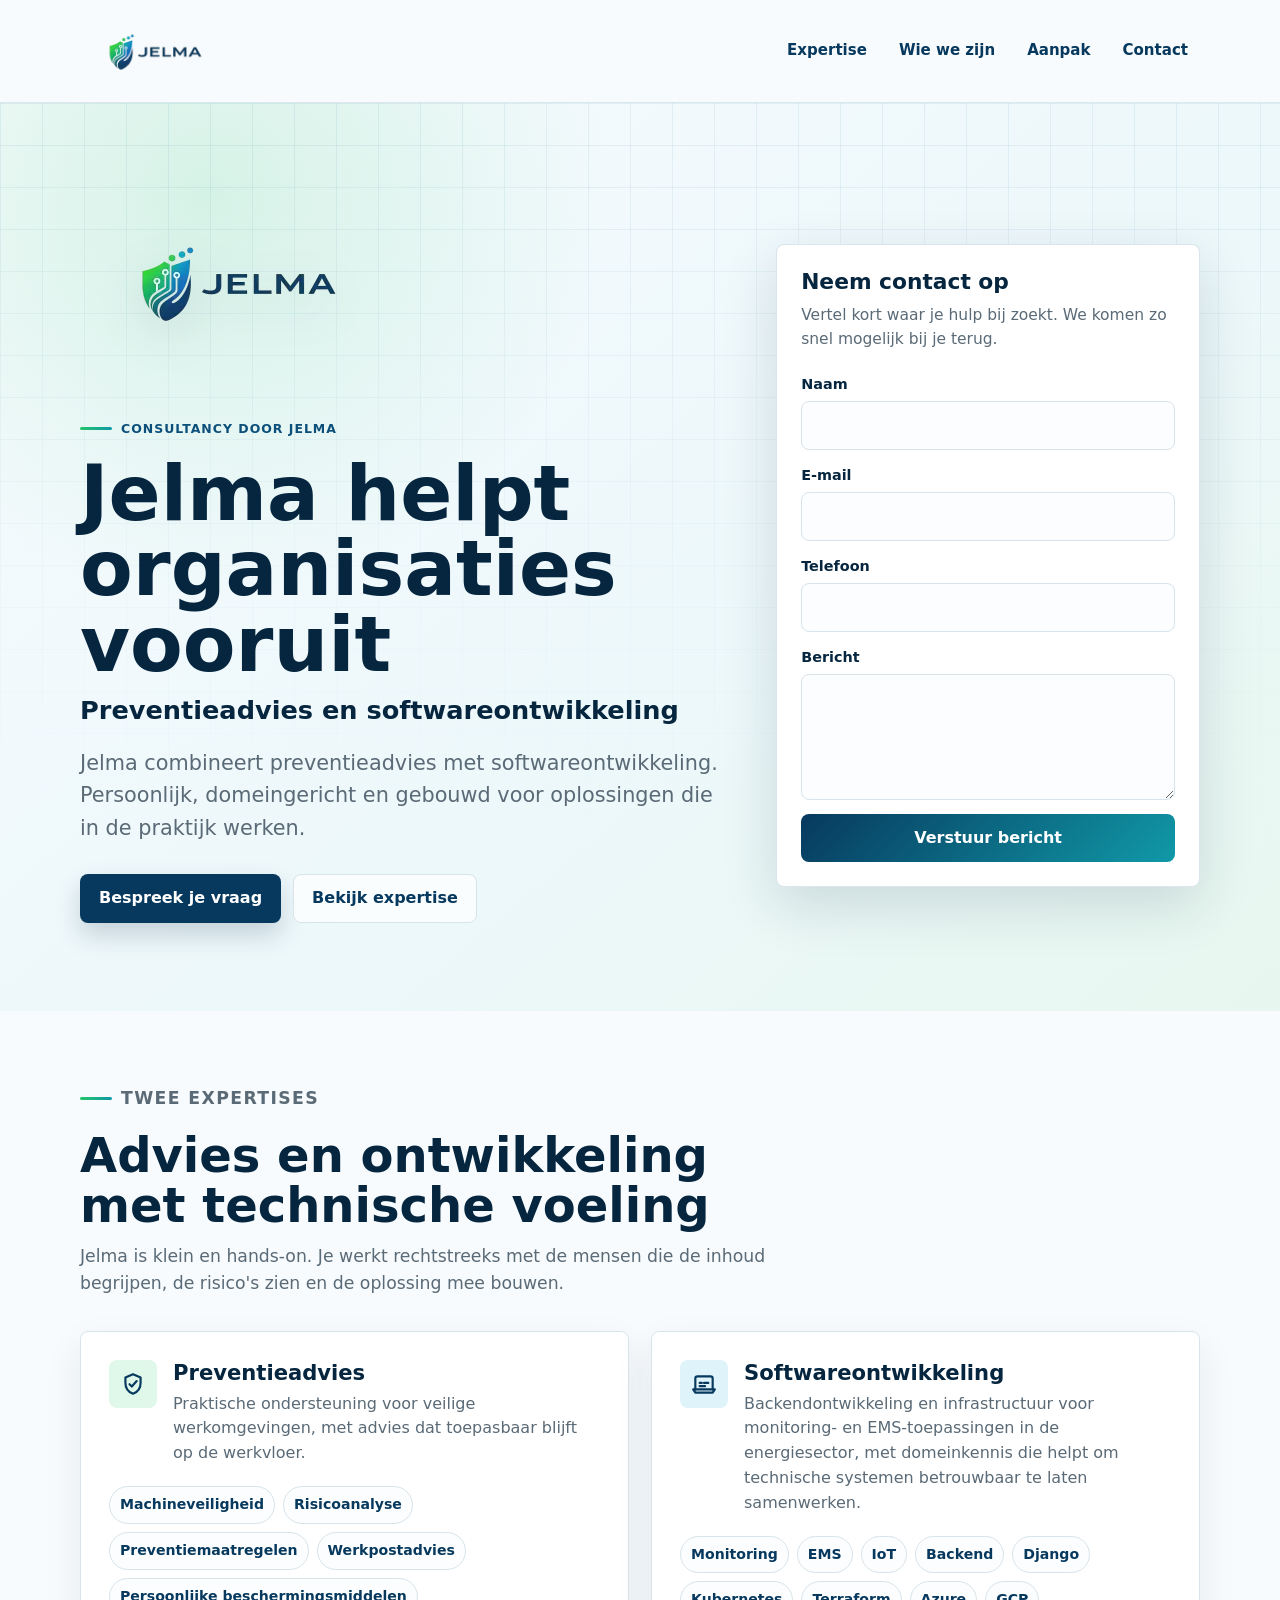
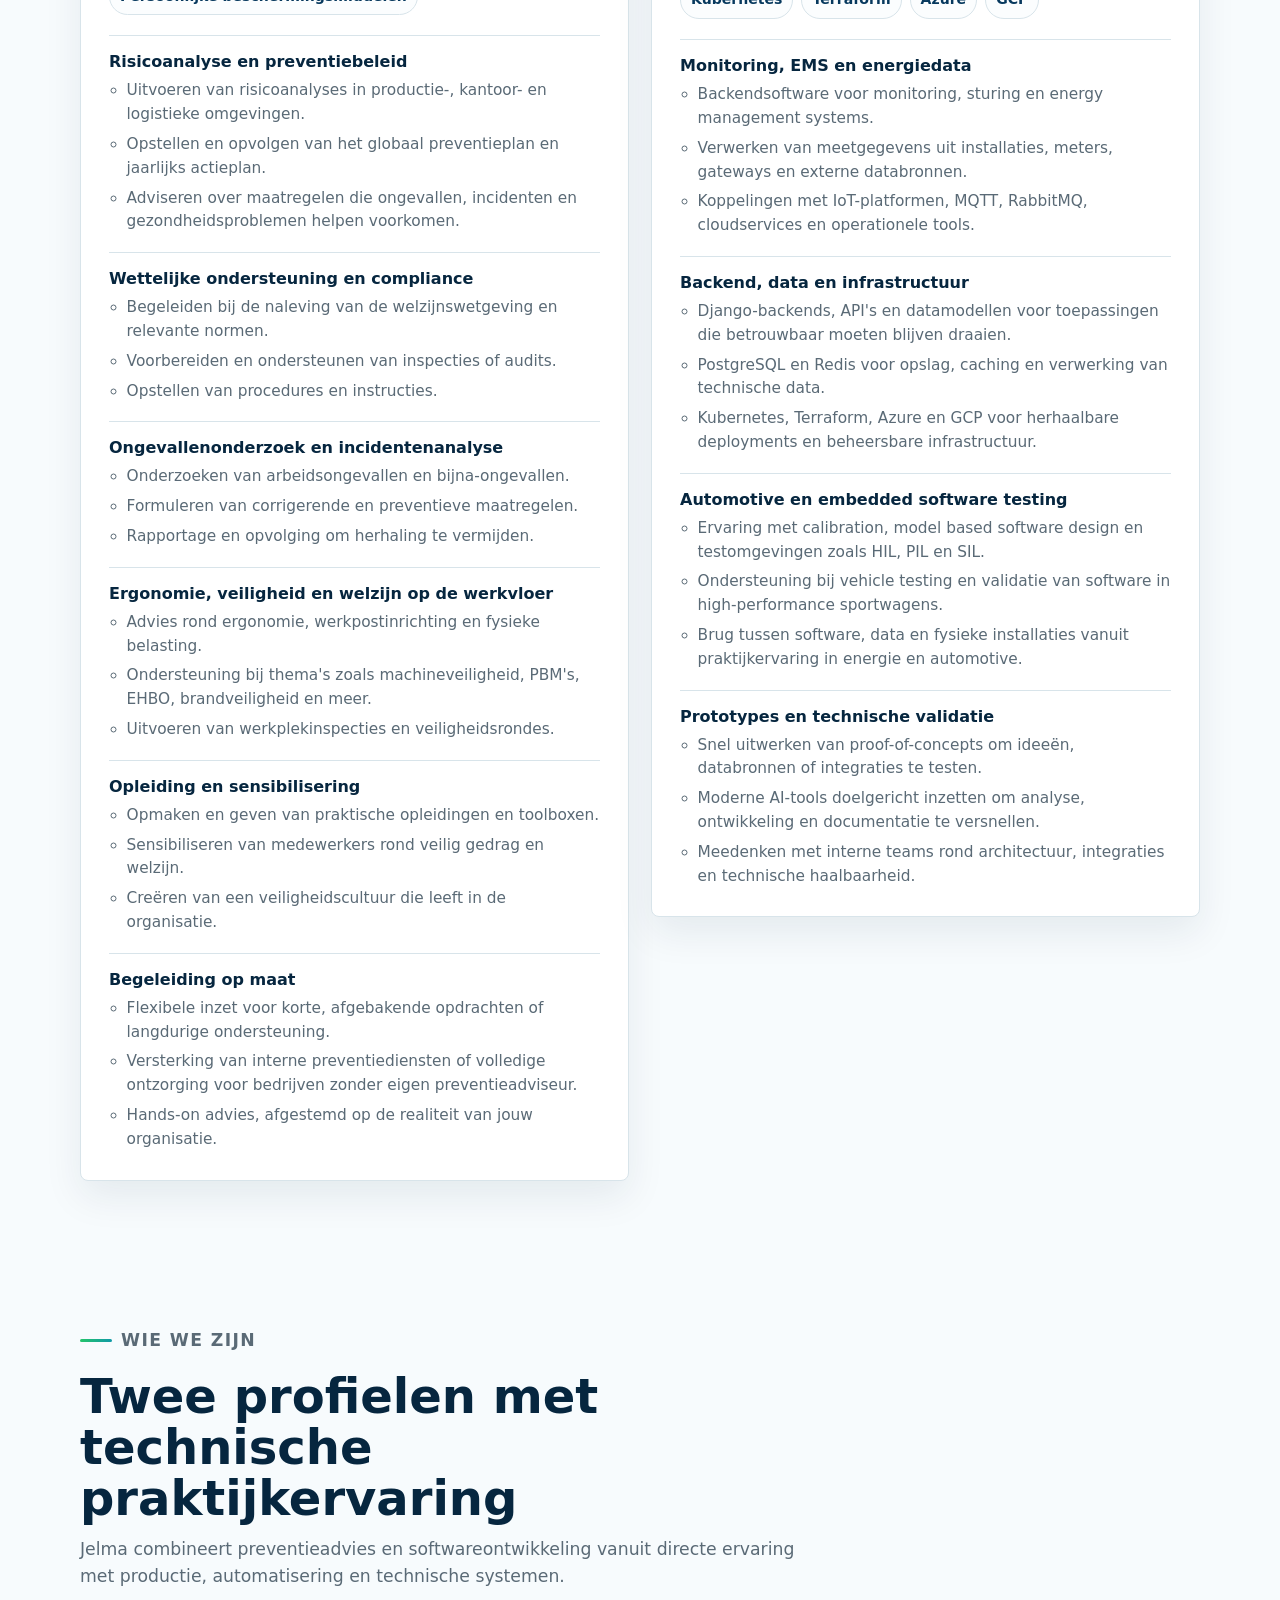
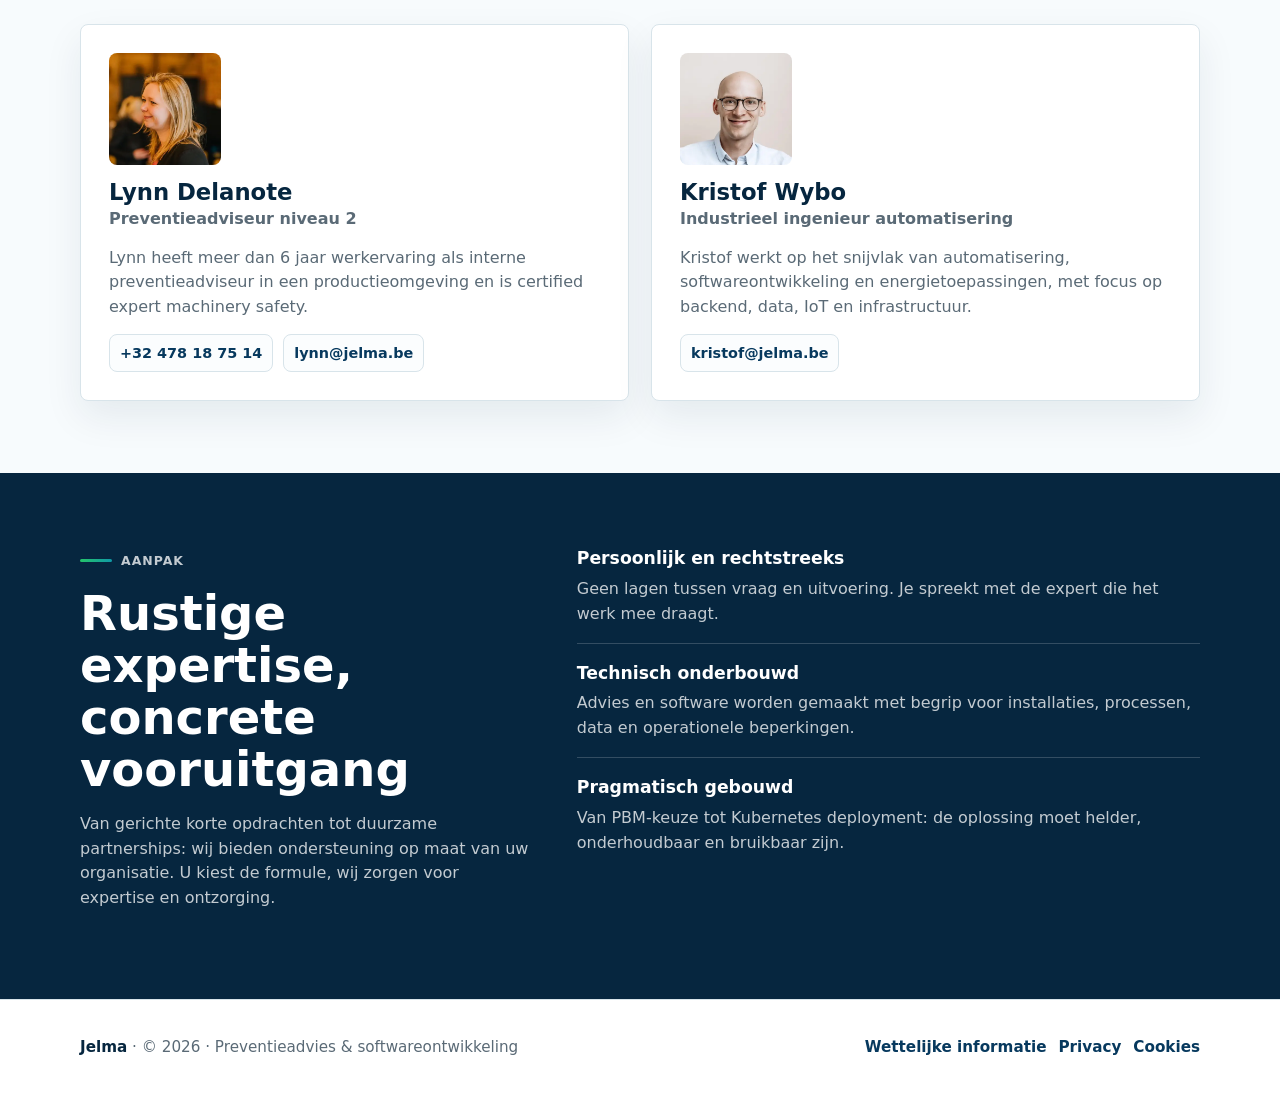
==== commit 68018751: "Refactor index.html for improved structure and readability; update metadata and content for clarity " ====
--- a/index.html
+++ b/index.html
@@ -1,50 +1,67 @@
-<!DOCTYPE html>
+<!doctype html>
 <html lang="nl">
 <head>
-    <meta charset="utf-8">
-    <meta name="viewport" content="width=device-width, initial-scale=1">
-    <meta name="description"
-          content="Jelma combineert preventieadvies rond PBM's en machineveiligheid met softwareontwikkeling voor de energiesector.">
-    <link rel="canonical" href="https://jelma.be/" />
-    <link rel="alternate" hreflang="nl-BE" href="https://jelma.be/" />
-    <meta property="og:type" content="website" />
-    <meta property="og:url" content="https://jelma.be/" />
-    <meta property="og:title" content="Jelma | Preventieadvies &amp; softwareontwikkeling voor energie" />
-    <meta property="og:description" content="Jelma combineert preventieadvies rond PBM's en machineveiligheid met softwareontwikkeling voor de energiesector. Persoonlijk, domeingericht en gebouwd voor oplossingen die in de praktijk werken." />
-    <meta property="og:image" content="https://jelma.be/logo-640.webp" />
-    <meta property="og:locale" content="nl_BE" />
-    <meta property="og:site_name" content="Jelma" />
+    <meta charset="utf-8"/>
+    <meta name="viewport" content="width=device-width, initial-scale=1"/>
+    <meta
+            name="description"
+            content="Jelma combineert preventieadvies met softwareontwikkeling."
+    />
+    <link rel="canonical" href="https://jelma.be/"/>
+    <link rel="alternate" hreflang="nl-BE" href="https://jelma.be/"/>
+    <meta property="og:type" content="website"/>
+    <meta property="og:url" content="https://jelma.be/"/>
+    <meta
+            property="og:title"
+            content="Jelma | Preventieadvies &amp; softwareontwikkeling voor energie"
+    />
+    <meta
+            property="og:description"
+            content="Jelma combineert preventieadvies met softwareontwikkeling. Persoonlijk, domeingericht en gebouwd voor oplossingen die in de praktijk werken."
+    />
+    <meta property="og:image" content="https://jelma.be/logo-640.webp"/>
+    <meta property="og:locale" content="nl_BE"/>
+    <meta property="og:site_name" content="Jelma"/>
     <title>Jelma | Preventieadvies &amp; software voor energie</title>
-    <link rel="icon" type="image/png" href="/favicon/favicon-96x96.png" sizes="96x96"/>
+    <link
+            rel="icon"
+            type="image/png"
+            href="/favicon/favicon-96x96.png"
+            sizes="96x96"
+    />
     <link rel="icon" type="image/svg+xml" href="/favicon/favicon.svg"/>
     <link rel="shortcut icon" href="/favicon/favicon.ico"/>
-    <link rel="apple-touch-icon" sizes="180x180" href="/favicon/apple-touch-icon.png"/>
+    <link
+            rel="apple-touch-icon"
+            sizes="180x180"
+            href="/favicon/apple-touch-icon.png"
+    />
     <link rel="manifest" href="/favicon/site.webmanifest"/>
-    <link rel="stylesheet" href="styles.css">
+    <link rel="stylesheet" href="styles.css"/>
     <script type="application/ld+json">
-    {
-      "@context": "https://schema.org",
-      "@type": "Organization",
-      "name": "Jelma",
-      "url": "https://jelma.be",
-      "logo": "https://jelma.be/logo-640.webp",
-      "description": "Jelma combineert preventieadvies rond PBM's en machineveiligheid met softwareontwikkeling voor de energiesector.",
-      "member": [
         {
-          "@type": "Person",
-          "name": "Lynn Delanote",
-          "jobTitle": "Preventieadviseur niveau 2",
-          "telephone": "+32478187514",
-          "email": "lynn@jelma.be"
-        },
-        {
-          "@type": "Person",
-          "name": "Kristof Wybo",
-          "jobTitle": "Industrieel ingenieur automatisering",
-          "email": "kristof@jelma.be"
+            "@context": "https://schema.org",
+            "@type": "Organization",
+            "name": "Jelma",
+            "url": "https://jelma.be",
+            "logo": "https://jelma.be/logo-640.webp",
+            "description": "Jelma combineert preventieadvies rond PBM's en machineveiligheid met softwareontwikkeling voor de energiesector.",
+            "member": [
+                {
+                    "@type": "Person",
+                    "name": "Lynn Delanote",
+                    "jobTitle": "Preventieadviseur niveau 2",
+                    "telephone": "+32478187514",
+                    "email": "lynn@jelma.be"
+                },
+                {
+                    "@type": "Person",
+                    "name": "Kristof Wybo",
+                    "jobTitle": "Industrieel ingenieur automatisering",
+                    "email": "kristof@jelma.be"
+                }
+            ]
         }
-      ]
-    }
     </script>
 </head>
 <body>
@@ -52,9 +69,17 @@
     <nav class="nav" aria-label="Hoofdnavigatie">
         <a class="brand" href="#top" aria-label="Jelma startpagina">
             <picture>
-                <source srcset="logo-320.webp 320w, logo-640.webp 640w"
-                        sizes="(max-width: 880px) 128px, 152px" type="image/webp">
-                <img src="logo.png" width="152" height="102" alt="Jelma">
+                <source
+                        srcset="logo-320.webp 320w, logo-640.webp 640w"
+                        sizes="(max-width: 880px) 128px, 152px"
+                        type="image/webp"
+                />
+                <img
+                        src="logo.png"
+                        width="152"
+                        height="102"
+                        alt="Jelma"
+                />
             </picture>
         </a>
         <div class="nav-links">
@@ -71,50 +96,94 @@
         <div class="page-section hero-grid">
             <div>
                 <picture>
-                    <source srcset="logo-320.webp 320w, logo-640.webp 640w"
-                            sizes="(max-width: 560px) 72vw, 320px" type="image/webp">
-                    <img class="hero-logo" src="logo.png" width="320" height="213" alt="Jelma">
+                    <source
+                            srcset="logo-320.webp 320w, logo-640.webp 640w"
+                            sizes="(max-width: 560px) 72vw, 320px"
+                            type="image/webp"
+                    />
+                    <img
+                            class="hero-logo"
+                            src="logo.png"
+                            width="320"
+                            height="213"
+                            alt="Jelma"
+                    />
                 </picture>
                 <p class="eyebrow">Consultancy door Jelma</p>
-                <p class="display-title">Jelma helpt organisaties vooruit</p>
+                <p class="display-title">
+                    Jelma helpt organisaties vooruit
+                </p>
                 <h1>Preventieadvies en softwareontwikkeling</h1>
                 <p class="lead">
-                    Jelma combineert preventieadvies rond PBM's en machineveiligheid met
-                    softwareontwikkeling voor de energiesector.
-                    Persoonlijk, domeingericht en gebouwd voor oplossingen die in de praktijk
-                    werken.
+                    Jelma combineert preventieadvies met
+                    softwareontwikkeling. Persoonlijk, domeingericht en
+                    gebouwd voor oplossingen die in de praktijk werken.
                 </p>
                 <div class="hero-actions">
-                    <a class="button button-primary" href="#contact">Bespreek je vraag</a>
-                    <a class="button button-secondary" href="#expertise">Bekijk expertise</a>
+                    <a class="button button-primary" href="#contact"
+                    >Bespreek je vraag</a
+                    >
+                    <a class="button button-secondary" href="#expertise"
+                    >Bekijk expertise</a
+                    >
                 </div>
             </div>
 
-            <aside class="contact-panel" id="contact" aria-labelledby="contact-title">
+            <aside
+                    class="contact-panel"
+                    id="contact"
+                    aria-labelledby="contact-title"
+            >
                 <header>
                     <h2 id="contact-title">Neem contact op</h2>
-                    <p>Vertel kort waar je hulp bij zoekt. We komen zo snel mogelijk bij je
-                        terug.</p>
+                    <p>
+                        Vertel kort waar je hulp bij zoekt. We komen zo
+                        snel mogelijk bij je terug.
+                    </p>
                 </header>
                 <form class="contact-form" id="contact-form">
                     <div class="field">
                         <label for="name">Naam</label>
-                        <input id="name" name="name" autocomplete="name">
+                        <input
+                                id="name"
+                                name="name"
+                                autocomplete="name"
+                        />
                     </div>
                     <div class="field">
                         <label for="email">E-mail</label>
-                        <input id="email" name="email" type="email" autocomplete="email">
+                        <input
+                                id="email"
+                                name="email"
+                                type="email"
+                                autocomplete="email"
+                        />
                     </div>
                     <div class="field">
                         <label for="phone">Telefoon</label>
-                        <input id="phone" name="phone" type="tel" autocomplete="tel">
+                        <input
+                                id="phone"
+                                name="phone"
+                                type="tel"
+                                autocomplete="tel"
+                        />
                     </div>
                     <div class="field">
                         <label for="message">Bericht</label>
-                        <textarea id="message" name="message"></textarea>
-                    </div>
-                    <p class="form-message" id="form-message" role="status" aria-live="polite"></p>
-                    <button class="submit-button" type="submit">Verstuur bericht</button>
+                        <textarea
+                                id="message"
+                                name="message"
+                        ></textarea>
+                    </div>
+                    <p
+                            class="form-message"
+                            id="form-message"
+                            role="status"
+                            aria-live="polite"
+                    ></p>
+                    <button class="submit-button" type="submit">
+                        Verstuur bericht
+                    </button>
                 </form>
             </aside>
         </div>
@@ -126,9 +195,9 @@
                 <p class="eyebrow">Twee expertises</p>
                 <h2>Advies en ontwikkeling met technische voeling</h2>
                 <p>
-                    Jelma is klein en hands-on. Je werkt rechtstreeks met de mensen die de inhoud
-                    begrijpen,
-                    de risico's zien en de oplossing mee bouwen.
+                    Jelma is klein en hands-on. Je werkt rechtstreeks
+                    met de mensen die de inhoud begrijpen, de risico's
+                    zien en de oplossing mee bouwen.
                 </p>
             </div>
 
@@ -136,25 +205,40 @@
                 <article class="expertise">
                     <div class="expertise-top">
                         <div class="icon-box" aria-hidden="true">
-                            <svg width="26" height="26" viewBox="0 0 24 24" fill="none">
-                                <path d="M12 3l7 3v5c0 4.6-2.8 8.4-7 10-4.2-1.6-7-5.4-7-10V6l7-3z"
-                                      stroke="currentColor" stroke-width="2"
-                                      stroke-linejoin="round"/>
-                                <path d="M8.8 12.2l2.1 2.1 4.5-5" stroke="currentColor"
-                                      stroke-width="2" stroke-linecap="round"
-                                      stroke-linejoin="round"/>
+                            <svg
+                                    width="26"
+                                    height="26"
+                                    viewBox="0 0 24 24"
+                                    fill="none"
+                            >
+                                <path
+                                        d="M12 3l7 3v5c0 4.6-2.8 8.4-7 10-4.2-1.6-7-5.4-7-10V6l7-3z"
+                                        stroke="currentColor"
+                                        stroke-width="2"
+                                        stroke-linejoin="round"
+                                />
+                                <path
+                                        d="M8.8 12.2l2.1 2.1 4.5-5"
+                                        stroke="currentColor"
+                                        stroke-width="2"
+                                        stroke-linecap="round"
+                                        stroke-linejoin="round"
+                                />
                             </svg>
                         </div>
                         <div>
                             <h3>Preventieadvies</h3>
                             <p>
-                                Praktische ondersteuning bij PBM's, machineveiligheid en veilige
-                                werkomgevingen,
-                                met advies dat toepasbaar blijft op de werkvloer.
+                                Praktische ondersteuning voor veilige
+                                werkomgevingen, met advies dat
+                                toepasbaar blijft op de werkvloer.
                             </p>
                         </div>
                     </div>
-                    <ul class="tags" aria-label="Preventieadvies diensten">
+                    <ul
+                            class="tags"
+                            aria-label="Preventieadvies diensten"
+                    >
                         <li>Machineveiligheid</li>
                         <li>Risicoanalyse</li>
                         <li>Preventiemaatregelen</li>
@@ -162,73 +246,126 @@
                         <li>Persoonlijke beschermingsmiddelen</li>
                     </ul>
 
-                    <ul class="service-list" aria-label="Preventieadvies in de praktijk">
+                    <ul
+                            class="service-list"
+                            aria-label="Preventieadvies in de praktijk"
+                    >
                         <li>
                             <h4>Risicoanalyse en preventiebeleid</h4>
                             <ul>
-                                <li>Uitvoeren van risicoanalyses in productie-, kantoor- en
-                                    logistieke omgevingen.
-                                </li>
-                                <li>Opstellen en opvolgen van het globaal preventieplan en jaarlijks
+                                <li>
+                                    Uitvoeren van risicoanalyses in
+                                    productie-, kantoor- en logistieke
+                                    omgevingen.
+                                </li>
+                                <li>
+                                    Opstellen en opvolgen van het
+                                    globaal preventieplan en jaarlijks
                                     actieplan.
                                 </li>
-                                <li>Adviseren over maatregelen die ongevallen, incidenten en
-                                    gezondheidsproblemen helpen voorkomen.
-                                </li>
-                            </ul>
-                        </li>
-                        <li>
-                            <h4>Wettelijke ondersteuning en compliance</h4>
-                            <ul>
-                                <li>Begeleiden bij de naleving van de welzijnswetgeving en relevante
+                                <li>
+                                    Adviseren over maatregelen die
+                                    ongevallen, incidenten en
+                                    gezondheidsproblemen helpen
+                                    voorkomen.
+                                </li>
+                            </ul>
+                        </li>
+                        <li>
+                            <h4>
+                                Wettelijke ondersteuning en compliance
+                            </h4>
+                            <ul>
+                                <li>
+                                    Begeleiden bij de naleving van de
+                                    welzijnswetgeving en relevante
                                     normen.
                                 </li>
-                                <li>Voorbereiden en ondersteunen van inspecties of audits.</li>
-                                <li>Opstellen van procedures en instructies.</li>
-                            </ul>
-                        </li>
-                        <li>
-                            <h4>Ongevallenonderzoek en incidentenanalyse</h4>
-                            <ul>
-                                <li>Onderzoeken van arbeidsongevallen en bijna-ongevallen.</li>
-                                <li>Formuleren van corrigerende en preventieve maatregelen.</li>
-                                <li>Rapportage en opvolging om herhaling te vermijden.</li>
-                            </ul>
-                        </li>
-                        <li>
-                            <h4>Ergonomie, veiligheid en welzijn op de werkvloer</h4>
-                            <ul>
-                                <li>Advies rond ergonomie, werkpostinrichting en fysieke
+                                <li>
+                                    Voorbereiden en ondersteunen van
+                                    inspecties of audits.
+                                </li>
+                                <li>
+                                    Opstellen van procedures en
+                                    instructies.
+                                </li>
+                            </ul>
+                        </li>
+                        <li>
+                            <h4>
+                                Ongevallenonderzoek en incidentenanalyse
+                            </h4>
+                            <ul>
+                                <li>
+                                    Onderzoeken van arbeidsongevallen en
+                                    bijna-ongevallen.
+                                </li>
+                                <li>
+                                    Formuleren van corrigerende en
+                                    preventieve maatregelen.
+                                </li>
+                                <li>
+                                    Rapportage en opvolging om herhaling
+                                    te vermijden.
+                                </li>
+                            </ul>
+                        </li>
+                        <li>
+                            <h4>
+                                Ergonomie, veiligheid en welzijn op de
+                                werkvloer
+                            </h4>
+                            <ul>
+                                <li>
+                                    Advies rond ergonomie,
+                                    werkpostinrichting en fysieke
                                     belasting.
                                 </li>
-                                <li>Ondersteuning bij thema's zoals machineveiligheid, PBM's, EHBO,
+                                <li>
+                                    Ondersteuning bij thema's zoals
+                                    machineveiligheid, PBM's, EHBO,
                                     brandveiligheid en meer.
                                 </li>
-                                <li>Uitvoeren van werkplekinspecties en veiligheidsrondes.</li>
+                                <li>
+                                    Uitvoeren van werkplekinspecties en
+                                    veiligheidsrondes.
+                                </li>
                             </ul>
                         </li>
                         <li>
                             <h4>Opleiding en sensibilisering</h4>
                             <ul>
-                                <li>Opmaken en geven van praktische opleidingen en toolboxen.</li>
-                                <li>Sensibiliseren van medewerkers rond veilig gedrag en welzijn.
-                                </li>
-                                <li>Creëren van een veiligheidscultuur die leeft in de
-                                    organisatie.
+                                <li>
+                                    Opmaken en geven van praktische
+                                    opleidingen en toolboxen.
+                                </li>
+                                <li>
+                                    Sensibiliseren van medewerkers rond
+                                    veilig gedrag en welzijn.
+                                </li>
+                                <li>
+                                    Creëren van een veiligheidscultuur
+                                    die leeft in de organisatie.
                                 </li>
                             </ul>
                         </li>
                         <li>
                             <h4>Begeleiding op maat</h4>
                             <ul>
-                                <li>Flexibele inzet voor korte, afgebakende opdrachten of langdurige
+                                <li>
+                                    Flexibele inzet voor korte,
+                                    afgebakende opdrachten of langdurige
                                     ondersteuning.
                                 </li>
-                                <li>Versterking van interne preventiediensten of volledige
-                                    ontzorging voor bedrijven zonder eigen preventieadviseur.
-                                </li>
-                                <li>Hands-on advies, afgestemd op de realiteit van jouw
-                                    organisatie.
+                                <li>
+                                    Versterking van interne
+                                    preventiediensten of volledige
+                                    ontzorging voor bedrijven zonder
+                                    eigen preventieadviseur.
+                                </li>
+                                <li>
+                                    Hands-on advies, afgestemd op de
+                                    realiteit van jouw organisatie.
                                 </li>
                             </ul>
                         </li>
@@ -238,23 +375,40 @@
                 <article class="expertise">
                     <div class="expertise-top">
                         <div class="icon-box" aria-hidden="true">
-                            <svg width="26" height="26" viewBox="0 0 24 24" fill="none">
-                                <path d="M4 17V7a2 2 0 0 1 2-2h12a2 2 0 0 1 2 2v10"
-                                      stroke="currentColor" stroke-width="2"
-                                      stroke-linecap="round"/>
-                                <path d="M2 17h20l-2 3H4l-2-3z" stroke="currentColor"
-                                      stroke-width="2" stroke-linejoin="round"/>
-                                <path d="M8 11h2m2 0h4M8 14h5" stroke="currentColor"
-                                      stroke-width="2" stroke-linecap="round"/>
+                            <svg
+                                    width="26"
+                                    height="26"
+                                    viewBox="0 0 24 24"
+                                    fill="none"
+                            >
+                                <path
+                                        d="M4 17V7a2 2 0 0 1 2-2h12a2 2 0 0 1 2 2v10"
+                                        stroke="currentColor"
+                                        stroke-width="2"
+                                        stroke-linecap="round"
+                                />
+                                <path
+                                        d="M2 17h20l-2 3H4l-2-3z"
+                                        stroke="currentColor"
+                                        stroke-width="2"
+                                        stroke-linejoin="round"
+                                />
+                                <path
+                                        d="M8 11h2m2 0h4M8 14h5"
+                                        stroke="currentColor"
+                                        stroke-width="2"
+                                        stroke-linecap="round"
+                                />
                             </svg>
                         </div>
                         <div>
                             <h3>Softwareontwikkeling</h3>
                             <p>
-                                Backendontwikkeling en infrastructuur voor monitoring- en
-                                EMS-toepassingen in de energiesector,
-                                met domeinkennis die helpt om technische systemen betrouwbaar te
-                                laten samenwerken.
+                                Backendontwikkeling en infrastructuur
+                                voor monitoring- en EMS-toepassingen in
+                                de energiesector, met domeinkennis die
+                                helpt om technische systemen betrouwbaar
+                                te laten samenwerken.
                             </p>
                         </div>
                     </div>
@@ -270,17 +424,26 @@
                         <li>GCP</li>
                     </ul>
 
-                    <ul class="service-list" aria-label="Softwareontwikkeling in de praktijk">
+                    <ul
+                            class="service-list"
+                            aria-label="Softwareontwikkeling in de praktijk"
+                    >
                         <li>
                             <h4>Monitoring, EMS en energiedata</h4>
                             <ul>
-                                <li>Backendsoftware voor monitoring, sturing en energy management
+                                <li>
+                                    Backendsoftware voor monitoring,
+                                    sturing en energy management
                                     systems.
                                 </li>
-                                <li>Verwerken van meetgegevens uit installaties, meters, gateways en
+                                <li>
+                                    Verwerken van meetgegevens uit
+                                    installaties, meters, gateways en
                                     externe databronnen.
                                 </li>
-                                <li>Koppelingen met IoT-platformen, MQTT, RabbitMQ, cloudservices en
+                                <li>
+                                    Koppelingen met IoT-platformen,
+                                    MQTT, RabbitMQ, cloudservices en
                                     operationele tools.
                                 </li>
                             </ul>
@@ -288,41 +451,63 @@
                         <li>
                             <h4>Backend, data en infrastructuur</h4>
                             <ul>
-                                <li>Django-backends, API's en datamodellen voor toepassingen die
+                                <li>
+                                    Django-backends, API's en
+                                    datamodellen voor toepassingen die
                                     betrouwbaar moeten blijven draaien.
                                 </li>
-                                <li>PostgreSQL en Redis voor opslag, caching en verwerking van
-                                    technische data.
-                                </li>
-                                <li>Kubernetes, Terraform, Azure en GCP voor herhaalbare deployments
-                                    en beheersbare infrastructuur.
-                                </li>
-                            </ul>
-                        </li>
-                        <li>
-                            <h4>Automotive en embedded software testing</h4>
-                            <ul>
-                                <li>Ervaring met calibration, model based software design en
-                                    testomgevingen zoals HIL, PIL en SIL.
-                                </li>
-                                <li>Ondersteuning bij vehicle testing en validatie van software in
+                                <li>
+                                    PostgreSQL en Redis voor opslag,
+                                    caching en verwerking van technische
+                                    data.
+                                </li>
+                                <li>
+                                    Kubernetes, Terraform, Azure en GCP
+                                    voor herhaalbare deployments en
+                                    beheersbare infrastructuur.
+                                </li>
+                            </ul>
+                        </li>
+                        <li>
+                            <h4>
+                                Automotive en embedded software testing
+                            </h4>
+                            <ul>
+                                <li>
+                                    Ervaring met calibration, model
+                                    based software design en
+                                    testomgevingen zoals HIL, PIL en
+                                    SIL.
+                                </li>
+                                <li>
+                                    Ondersteuning bij vehicle testing en
+                                    validatie van software in
                                     high-performance sportwagens.
                                 </li>
-                                <li>Brug tussen software, data en fysieke installaties vanuit
-                                    praktijkervaring in energie en automotive.
+                                <li>
+                                    Brug tussen software, data en
+                                    fysieke installaties vanuit
+                                    praktijkervaring in energie en
+                                    automotive.
                                 </li>
                             </ul>
                         </li>
                         <li>
                             <h4>Prototypes en technische validatie</h4>
                             <ul>
-                                <li>Snel uitwerken van proof-of-concepts om ideeën, databronnen of
+                                <li>
+                                    Snel uitwerken van proof-of-concepts
+                                    om ideeën, databronnen of
                                     integraties te testen.
                                 </li>
-                                <li>Moderne AI-tools doelgericht inzetten om analyse, ontwikkeling
-                                    en documentatie te versnellen.
-                                </li>
-                                <li>Meedenken met interne teams rond architectuur, integraties en
+                                <li>
+                                    Moderne AI-tools doelgericht
+                                    inzetten om analyse, ontwikkeling en
+                                    documentatie te versnellen.
+                                </li>
+                                <li>
+                                    Meedenken met interne teams rond
+                                    architectuur, integraties en
                                     technische haalbaarheid.
                                 </li>
                             </ul>
@@ -339,45 +524,79 @@
                 <p class="eyebrow">Wie we zijn</p>
                 <h2>Twee profielen met technische praktijkervaring</h2>
                 <p>
-                    Jelma combineert preventieadvies en softwareontwikkeling vanuit directe ervaring
-                    met productie,
-                    automatisering en technische systemen.
+                    Jelma combineert preventieadvies en
+                    softwareontwikkeling vanuit directe ervaring met
+                    productie, automatisering en technische systemen.
                 </p>
             </div>
 
             <div class="people-grid">
                 <article class="person">
-                    <img class="person-photo" src="lynn-delanote.webp" width="112" height="112"
-                         alt="Lynn Delanote">
+                    <img
+                            class="person-photo"
+                            src="lynn-delanote.webp"
+                            width="112"
+                            height="112"
+                            alt="Lynn Delanote"
+                    />
                     <div>
                         <h3>Lynn Delanote</h3>
-                        <p class="person-role">Preventieadviseur niveau 2</p>
+                        <p class="person-role">
+                            Preventieadviseur niveau 2
+                        </p>
                     </div>
                     <p>
-                        Lynn heeft meer dan 6 jaar werkervaring als interne preventieadviseur in een
-                        productieomgeving
-                        en is certified expert machinery safety.
+                        Lynn heeft meer dan 6 jaar werkervaring als
+                        interne preventieadviseur in een
+                        productieomgeving en is certified expert
+                        machinery safety.
                     </p>
-                    <ul class="person-contact" aria-label="Contactgegevens Lynn Delanote">
-                        <li><a href="tel:+32478187514">+32 478 18 75 14</a></li>
-                        <li><a href="mailto:lynn@jelma.be">lynn@jelma.be</a></li>
+                    <ul
+                            class="person-contact"
+                            aria-label="Contactgegevens Lynn Delanote"
+                    >
+                        <li>
+                            <a href="tel:+32478187514"
+                            >+32 478 18 75 14</a
+                            >
+                        </li>
+                        <li>
+                            <a href="mailto:lynn@jelma.be"
+                            >lynn@jelma.be</a
+                            >
+                        </li>
                     </ul>
                 </article>
 
                 <article class="person">
-                    <img class="person-photo" src="kristof-wybo.webp" width="112" height="112"
-                         alt="Kristof Wybo">
+                    <img
+                            class="person-photo"
+                            src="kristof-wybo.webp"
+                            width="112"
+                            height="112"
+                            alt="Kristof Wybo"
+                    />
                     <div>
                         <h3>Kristof Wybo</h3>
-                        <p class="person-role">Industrieel ingenieur automatisering</p>
+                        <p class="person-role">
+                            Industrieel ingenieur automatisering
+                        </p>
                     </div>
                     <p>
-                        Kristof werkt op het snijvlak van automatisering, softwareontwikkeling en
-                        energietoepassingen,
-                        met focus op backend, data, IoT en infrastructuur.
+                        Kristof werkt op het snijvlak van
+                        automatisering, softwareontwikkeling en
+                        energietoepassingen, met focus op backend, data,
+                        IoT en infrastructuur.
                     </p>
-                    <ul class="person-contact" aria-label="Contactgegevens Kristof Wybo">
-                        <li><a href="mailto:kristof@jelma.be">kristof@jelma.be</a></li>
+                    <ul
+                            class="person-contact"
+                            aria-label="Contactgegevens Kristof Wybo"
+                    >
+                        <li>
+                            <a href="mailto:kristof@jelma.be"
+                            >kristof@jelma.be</a
+                            >
+                        </li>
                     </ul>
                 </article>
             </div>
@@ -390,26 +609,35 @@
                 <p class="eyebrow">Aanpak</p>
                 <h2>Rustige expertise, concrete vooruitgang</h2>
                 <p>
-                    Van gerichte korte opdrachten tot duurzame partnerships: wij bieden
-                    ondersteuning op maat van uw organisatie.
-                    U kiest de formule, wij zorgen voor expertise en ontzorging.
+                    Van gerichte korte opdrachten tot duurzame
+                    partnerships: wij bieden ondersteuning op maat van
+                    uw organisatie. U kiest de formule, wij zorgen voor
+                    expertise en ontzorging.
                 </p>
             </div>
             <div class="principles">
                 <article class="principle">
                     <h3>Persoonlijk en rechtstreeks</h3>
-                    <p>Geen lagen tussen vraag en uitvoering. Je spreekt met de expert die het werk
-                        mee draagt.</p>
+                    <p>
+                        Geen lagen tussen vraag en uitvoering. Je
+                        spreekt met de expert die het werk mee draagt.
+                    </p>
                 </article>
                 <article class="principle">
                     <h3>Technisch onderbouwd</h3>
-                    <p>Advies en software worden gemaakt met begrip voor installaties, processen,
-                        data en operationele beperkingen.</p>
+                    <p>
+                        Advies en software worden gemaakt met begrip
+                        voor installaties, processen, data en
+                        operationele beperkingen.
+                    </p>
                 </article>
                 <article class="principle">
                     <h3>Pragmatisch gebouwd</h3>
-                    <p>Van PBM-keuze tot Kubernetes deployment: de oplossing moet helder,
-                        onderhoudbaar en bruikbaar zijn.</p>
+                    <p>
+                        Van PBM-keuze tot Kubernetes deployment: de
+                        oplossing moet helder, onderhoudbaar en
+                        bruikbaar zijn.
+                    </p>
                 </article>
             </div>
         </div>
@@ -418,9 +646,14 @@
 
 <footer class="site-footer">
     <div class="footer-inner">
-        <div><strong>Jelma</strong> · © 2026 · Preventieadvies &amp; softwareontwikkeling</div>
+        <div>
+            <strong>Jelma</strong> · © 2026 · Preventieadvies &amp;
+            softwareontwikkeling
+        </div>
         <div class="footer-links" aria-label="Juridische links">
-            <a href="wettelijke-informatie.html">Wettelijke informatie</a>
+            <a href="wettelijke-informatie.html"
+            >Wettelijke informatie</a
+            >
             <a href="privacy.html">Privacy</a>
             <a href="cookies.html">Cookies</a>
         </div>
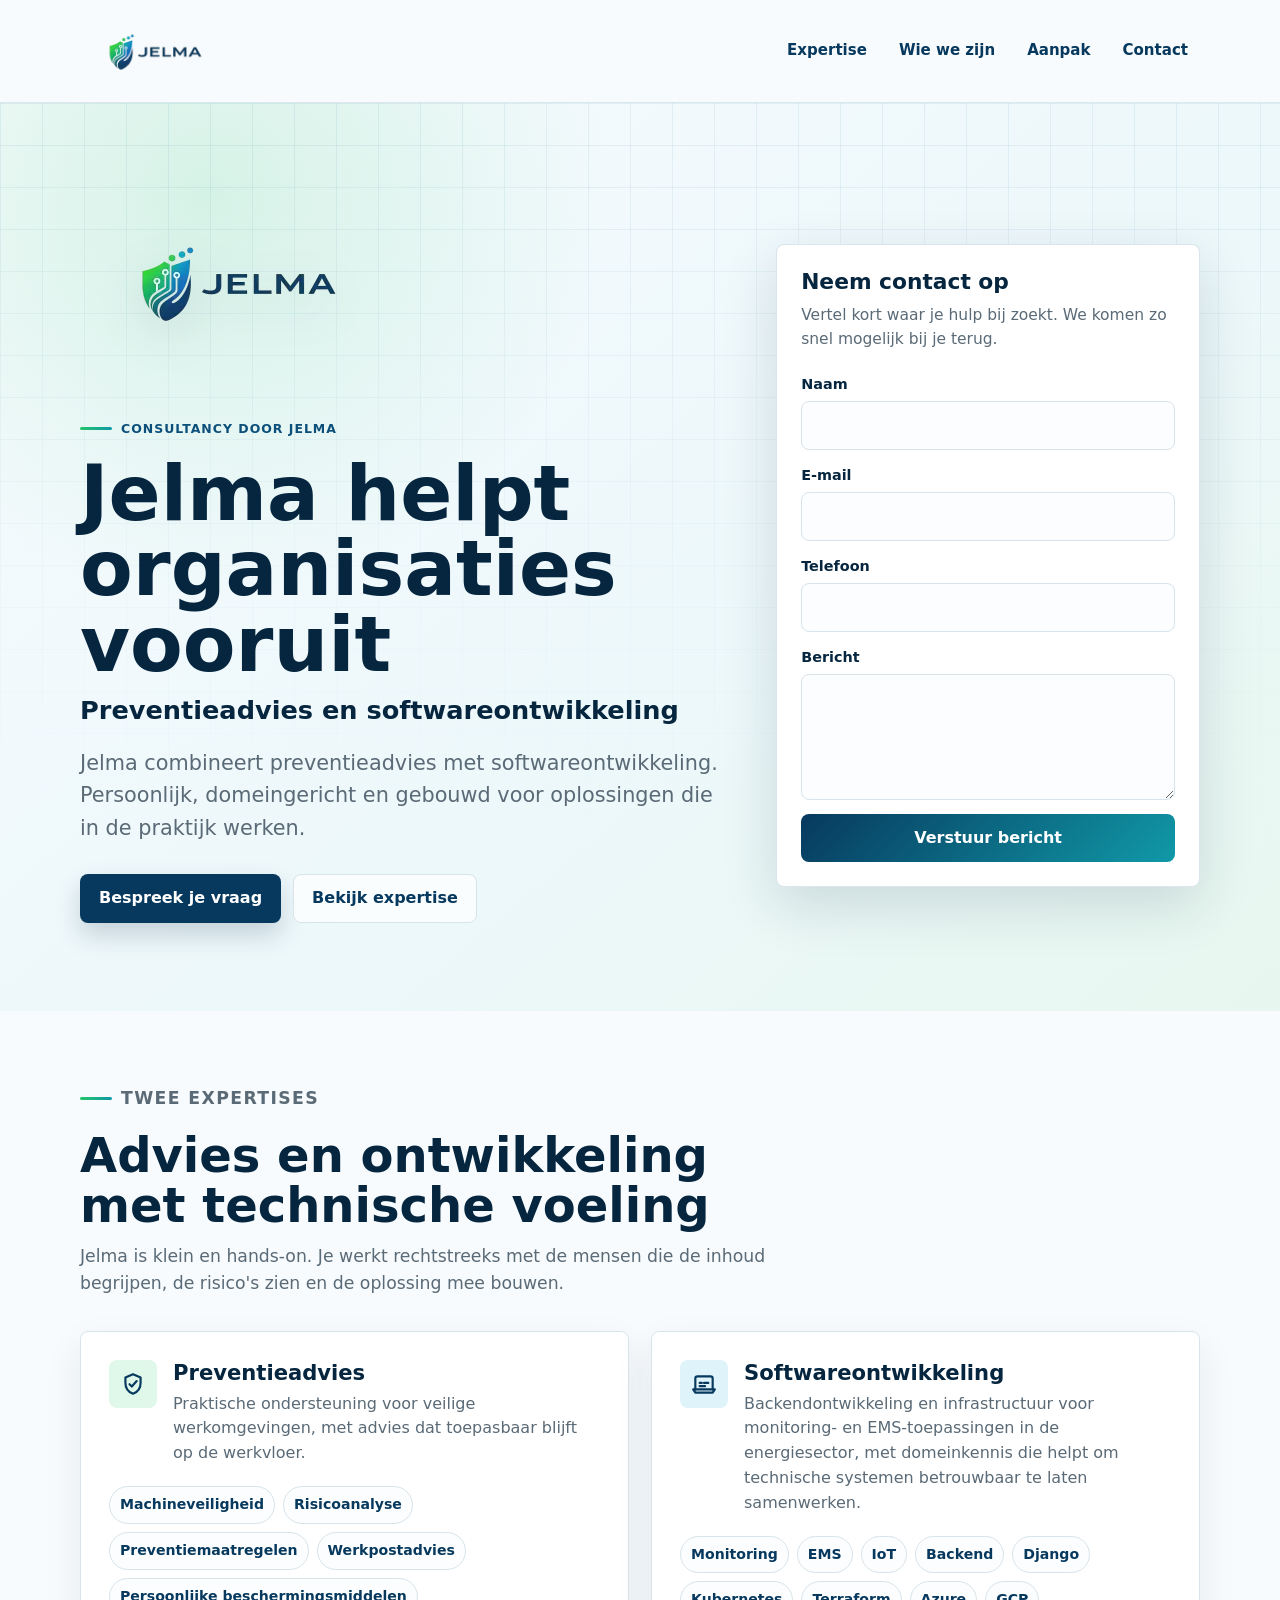
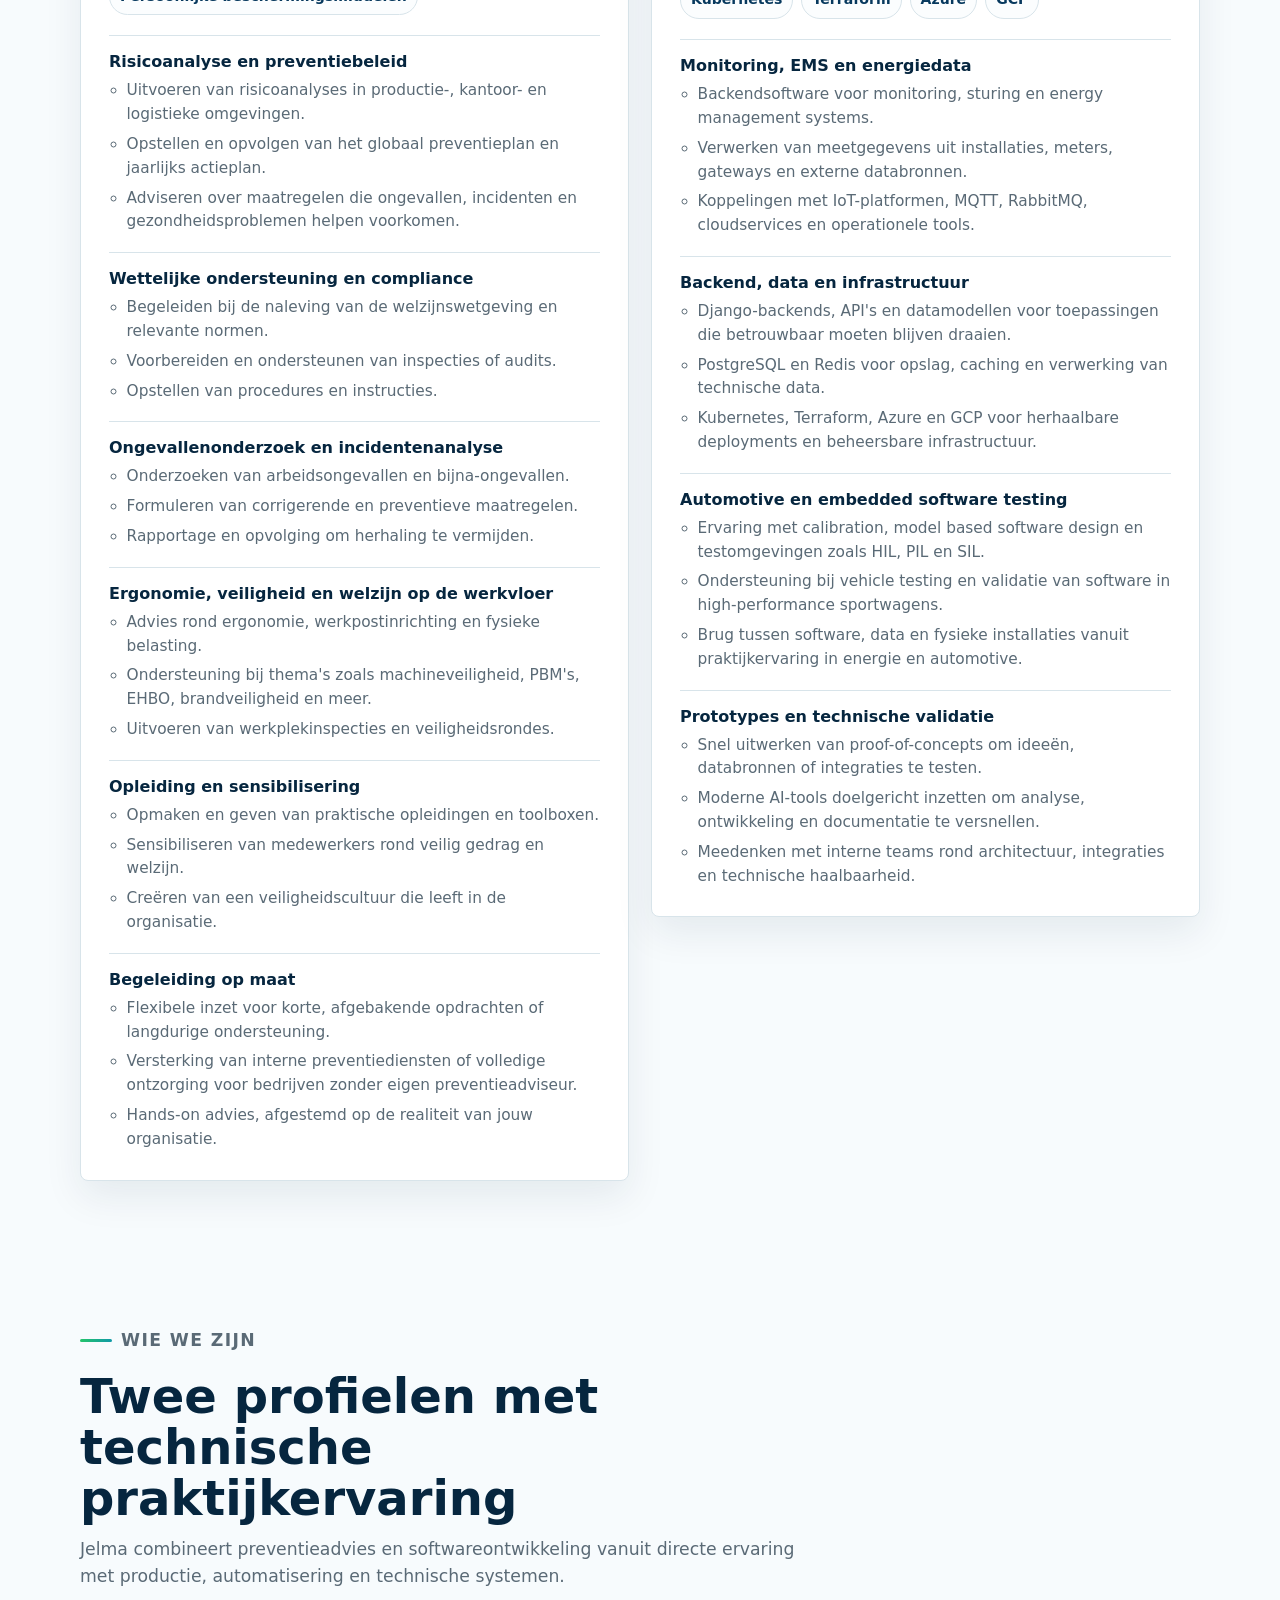
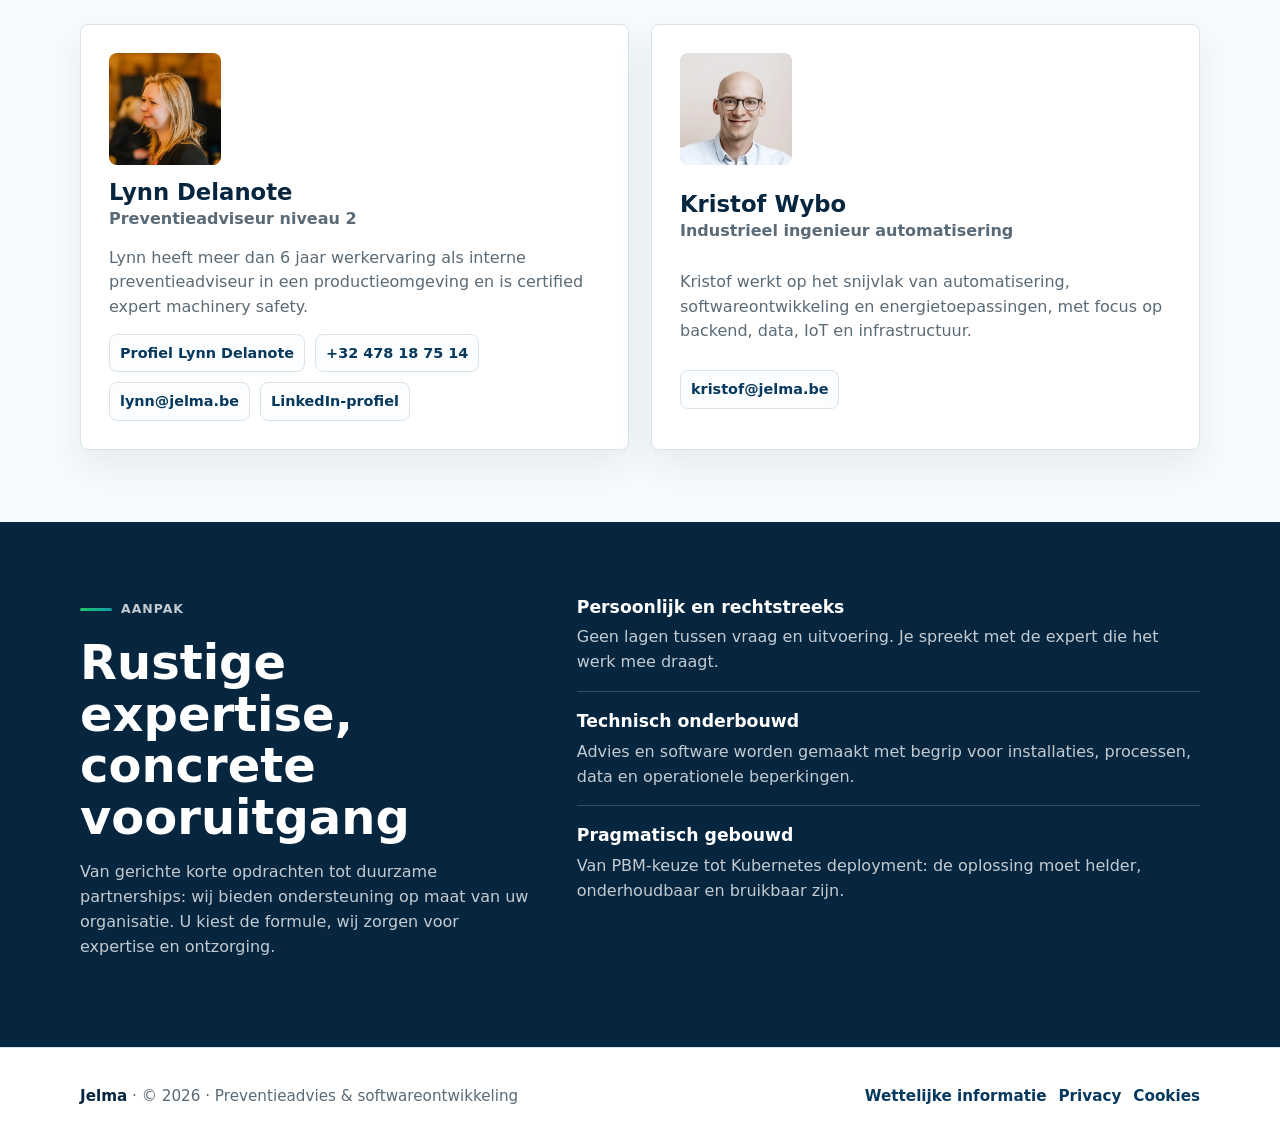
==== commit 316f1cbb: "Add Lynn Delanote profile page" ====
--- a/index.html
+++ b/index.html
@@ -42,22 +42,68 @@
         {
             "@context": "https://schema.org",
             "@type": "Organization",
+            "@id": "https://jelma.be/#organization",
             "name": "Jelma",
-            "url": "https://jelma.be",
+            "legalName": "Jelma BV",
+            "url": "https://jelma.be/",
             "logo": "https://jelma.be/logo-640.webp",
             "description": "Jelma combineert preventieadvies rond PBM's en machineveiligheid met softwareontwikkeling voor de energiesector.",
+            "email": "info@jelma.be",
+            "vatID": "BE0784.371.197",
+            "taxID": "0784.371.197",
+            "address": {
+                "@type": "PostalAddress",
+                "streetAddress": "Oude Wijnendalestraat 26",
+                "postalCode": "8820",
+                "addressLocality": "Torhout",
+                "addressCountry": "BE"
+            },
+            "contactPoint": [
+                {
+                    "@type": "ContactPoint",
+                    "contactType": "customer support",
+                    "email": "info@jelma.be",
+                    "availableLanguage": [
+                        "nl",
+                        "en"
+                    ]
+                }
+            ],
+            "founder": [
+                {
+                    "@id": "https://jelma.be/#lynn-delanote"
+                },
+                {
+                    "@id": "https://jelma.be/#kristof-wybo"
+                }
+            ],
             "member": [
                 {
                     "@type": "Person",
+                    "@id": "https://jelma.be/#lynn-delanote",
                     "name": "Lynn Delanote",
+                    "url": "https://jelma.be/lynn-delanote.html",
+                    "image": "https://jelma.be/lynn-delanote.webp",
                     "jobTitle": "Preventieadviseur niveau 2",
+                    "worksFor": {
+                        "@id": "https://jelma.be/#organization"
+                    },
+                    "image": "https://jelma.be/lynn-delanote.webp",
                     "telephone": "+32478187514",
-                    "email": "lynn@jelma.be"
+                    "email": "lynn@jelma.be",
+                    "sameAs": [
+                        "https://www.linkedin.com/in/lynn-delanote-45355689/"
+                    ]
                 },
                 {
                     "@type": "Person",
+                    "@id": "https://jelma.be/#kristof-wybo",
                     "name": "Kristof Wybo",
                     "jobTitle": "Industrieel ingenieur automatisering",
+                    "worksFor": {
+                        "@id": "https://jelma.be/#organization"
+                    },
+                    "image": "https://jelma.be/kristof-wybo.webp",
                     "email": "kristof@jelma.be"
                 }
             ]
@@ -553,8 +599,13 @@
                     </p>
                     <ul
                             class="person-contact"
-                            aria-label="Contactgegevens Lynn Delanote"
+                            aria-label="Links en contactgegevens Lynn Delanote"
                     >
+                        <li>
+                            <a href="lynn-delanote.html"
+                            >Profiel Lynn Delanote</a
+                            >
+                        </li>
                         <li>
                             <a href="tel:+32478187514"
                             >+32 478 18 75 14</a
@@ -563,6 +614,11 @@
                         <li>
                             <a href="mailto:lynn@jelma.be"
                             >lynn@jelma.be</a
+                            >
+                        </li>
+                        <li>
+                            <a href="https://www.linkedin.com/in/lynn-delanote-45355689/"
+                            >LinkedIn-profiel</a
                             >
                         </li>
                     </ul>
--- a/styles.css
+++ b/styles.css
@@ -223,6 +223,200 @@
     font-size: clamp(1.08rem, 2vw, 1.3rem);
 }
 
+.profile-hero {
+    position: relative;
+    overflow: hidden;
+    padding: 74px 0 60px;
+    background: linear-gradient(140deg, #f7fbfd 0%, #edf8fb 58%, #eef9f2 100%);
+}
+
+@media (prefers-color-scheme: dark) {
+    .profile-hero {
+        background: linear-gradient(140deg, #071923 0%, #0a2532 58%, #0d3028 100%);
+    }
+}
+
+.profile-hero::before {
+    content: "";
+    position: absolute;
+    inset: 0;
+    background-image: linear-gradient(rgba(17, 107, 154, 0.08) 1px, transparent 1px),
+    linear-gradient(90deg, rgba(17, 107, 154, 0.08) 1px, transparent 1px);
+    background-size: 42px 42px;
+    mask-image: linear-gradient(to bottom, black, transparent 82%);
+    pointer-events: none;
+}
+
+.profile-hero-grid {
+    position: relative;
+    display: grid;
+    grid-template-columns: minmax(0, 1fr) minmax(280px, 360px);
+    gap: 48px;
+    align-items: center;
+}
+
+.profile-name {
+    max-width: 760px;
+    margin-bottom: 14px;
+    color: var(--blue-950);
+    font-size: clamp(2.9rem, 7vw, 5.4rem);
+    font-weight: 700;
+    line-height: 0.96;
+    letter-spacing: 0;
+}
+
+.profile-subtitle {
+    max-width: 760px;
+    margin-bottom: 20px;
+    color: var(--blue-950);
+    font-size: clamp(1.3rem, 2vw, 1.7rem);
+    font-weight: 800;
+    line-height: 1.3;
+    letter-spacing: 0;
+}
+
+.profile-aside {
+    display: grid;
+    gap: 16px;
+    justify-items: stretch;
+}
+
+.profile-photo {
+    width: 100%;
+    height: auto;
+    aspect-ratio: 1;
+    border: 1px solid rgba(216, 228, 234, 0.9);
+    border-radius: 8px;
+    box-shadow: var(--shadow);
+    object-fit: cover;
+    object-position: center;
+}
+
+.profile-contact {
+    justify-content: stretch;
+}
+
+.profile-contact li {
+    flex: 1 1 150px;
+}
+
+.profile-contact a {
+    justify-content: center;
+    width: 100%;
+    background: rgba(255, 255, 255, 0.84);
+}
+
+.profile-content-grid {
+    display: grid;
+    grid-template-columns: minmax(0, 1fr) minmax(280px, 0.6fr);
+    gap: 42px;
+    align-items: start;
+}
+
+.profile-content-grid h2 {
+    margin-bottom: 16px;
+    color: var(--blue-950);
+    font-size: clamp(2rem, 4vw, 3rem);
+    line-height: 1.07;
+    letter-spacing: 0;
+}
+
+.profile-content-grid p {
+    color: var(--muted);
+    font-size: 1.04rem;
+}
+
+.profile-content-grid p:last-child {
+    margin-bottom: 0;
+}
+
+.profile-facts {
+    display: grid;
+    gap: 12px;
+}
+
+.profile-facts article {
+    padding: 18px;
+    border: 1px solid var(--line);
+    border-radius: 8px;
+    background: var(--white);
+    box-shadow: 0 12px 28px rgba(6, 38, 63, 0.06);
+}
+
+.profile-facts strong {
+    display: block;
+    margin-bottom: 4px;
+    color: var(--blue-950);
+    font-size: 1rem;
+}
+
+.profile-facts span {
+    display: block;
+    color: var(--muted);
+    font-size: 0.95rem;
+}
+
+.profile-services-section {
+    background: rgba(255, 255, 255, 0.42);
+}
+
+.profile-service-grid {
+    display: grid;
+    grid-template-columns: repeat(3, minmax(0, 1fr));
+    gap: 18px;
+}
+
+.profile-service {
+    min-height: 100%;
+    padding: 22px;
+    border: 1px solid var(--line);
+    border-radius: 8px;
+    background: var(--white);
+    box-shadow: 0 12px 28px rgba(6, 38, 63, 0.06);
+}
+
+.profile-service h3 {
+    margin-bottom: 8px;
+    color: var(--blue-950);
+    font-size: 1.12rem;
+    line-height: 1.24;
+}
+
+.profile-service p {
+    margin-bottom: 0;
+    color: var(--muted);
+}
+
+.profile-cta {
+    display: grid;
+    grid-template-columns: minmax(0, 1fr) auto;
+    gap: 32px;
+    align-items: center;
+}
+
+.profile-cta h2 {
+    margin-bottom: 14px;
+    font-size: clamp(2rem, 4vw, 3rem);
+    line-height: 1.08;
+    letter-spacing: 0;
+}
+
+.profile-cta p {
+    max-width: 720px;
+    margin-bottom: 0;
+    color: rgba(255, 255, 255, 0.76);
+}
+
+@media (prefers-color-scheme: dark) {
+    .profile-contact a {
+        background: rgba(13, 37, 50, 0.84);
+    }
+
+    .profile-services-section {
+        background: rgba(13, 37, 50, 0.32);
+    }
+}
+
 .hero-actions {
     display: flex;
     flex-wrap: wrap;
@@ -774,6 +968,9 @@
     }
 
     .hero-grid,
+    .profile-hero-grid,
+    .profile-content-grid,
+    .profile-cta,
     .expertise-grid,
     .people-grid,
     .service-list,
@@ -781,6 +978,10 @@
         grid-template-columns: 1fr;
     }
 
+    .profile-service-grid {
+        grid-template-columns: repeat(2, minmax(0, 1fr));
+    }
+
     .hero-points {
         grid-template-columns: 1fr;
     }
@@ -805,8 +1006,16 @@
         font-size: clamp(2.35rem, 14vw, 3.25rem);
     }
 
+    .profile-name {
+        font-size: clamp(2.5rem, 14vw, 3.35rem);
+    }
+
     h1 {
         font-size: clamp(1.15rem, 4vw, 1.4rem);
+    }
+
+    .profile-service-grid {
+        grid-template-columns: 1fr;
     }
 
     .hero-actions,
@@ -817,6 +1026,8 @@
     .contact-panel header,
     .contact-form,
     .expertise,
+    .profile-facts article,
+    .profile-service,
     .person {
         padding-left: 18px;
         padding-right: 18px;
